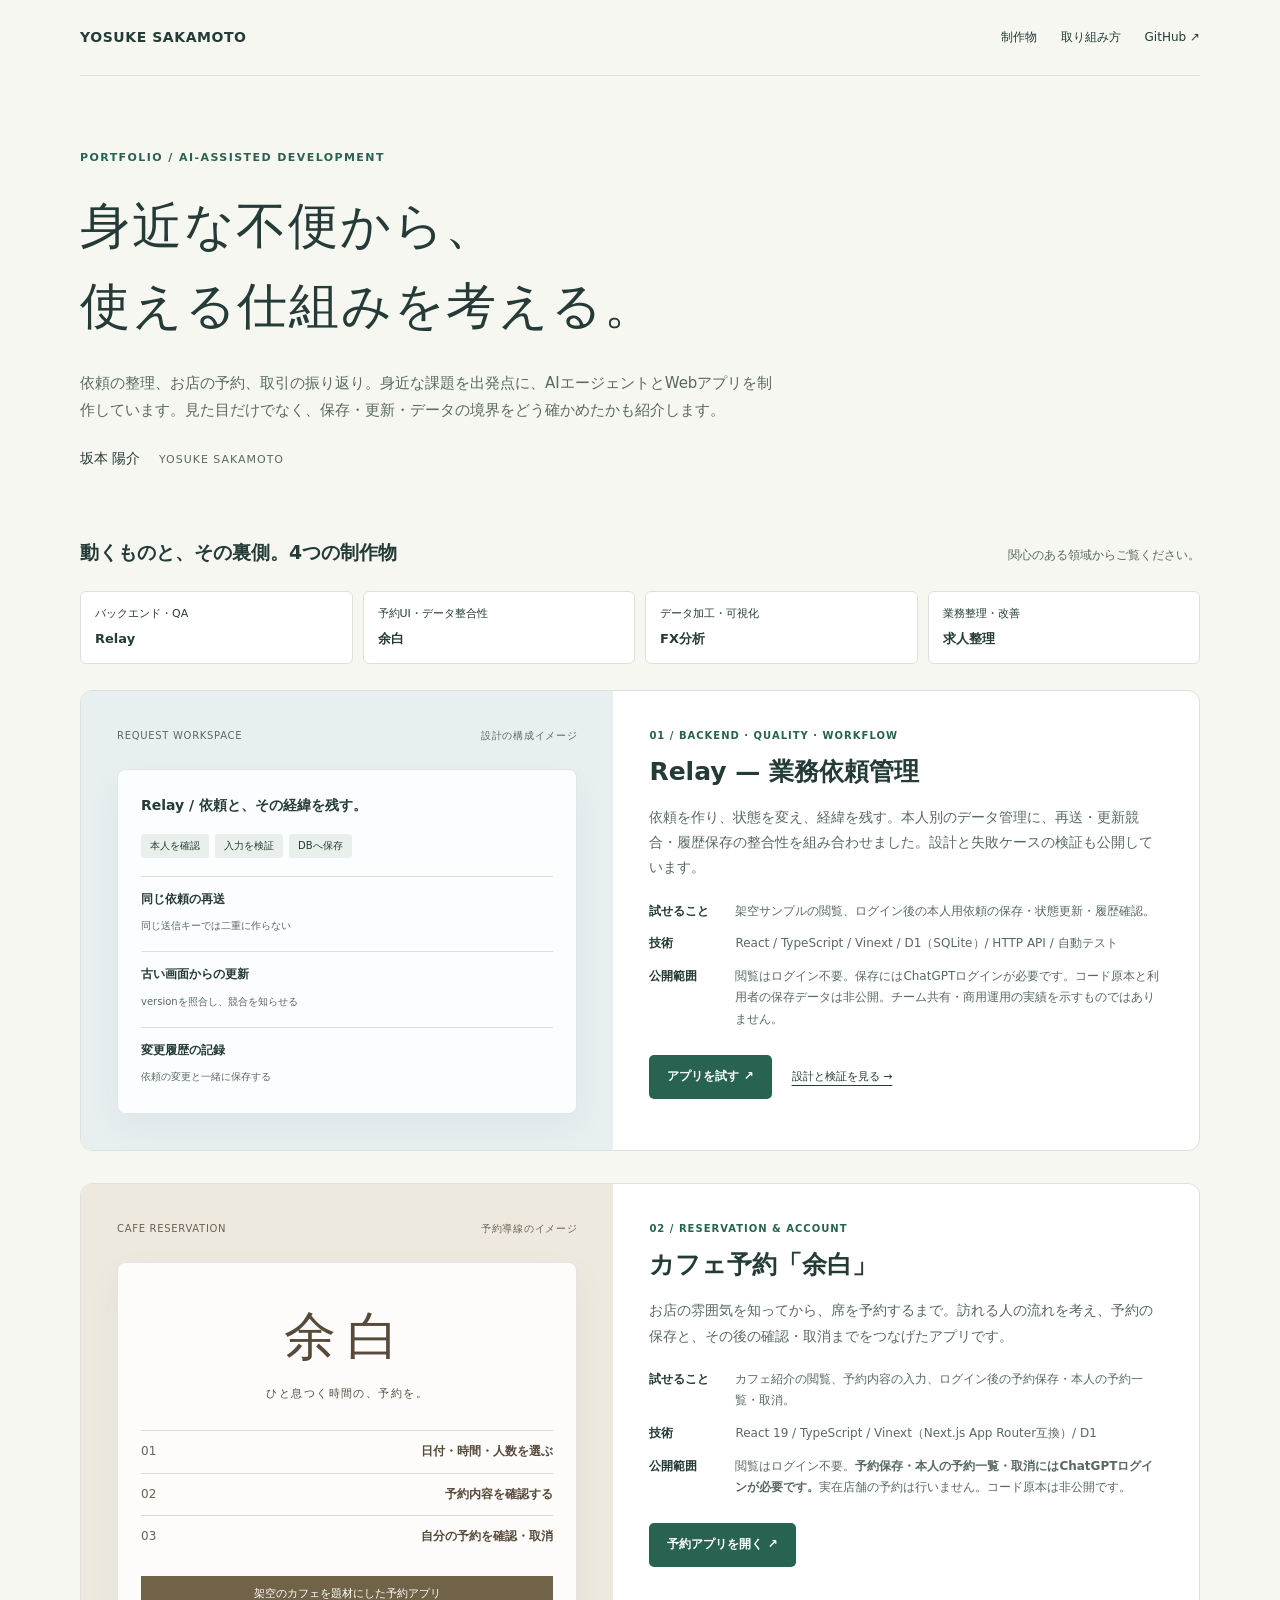
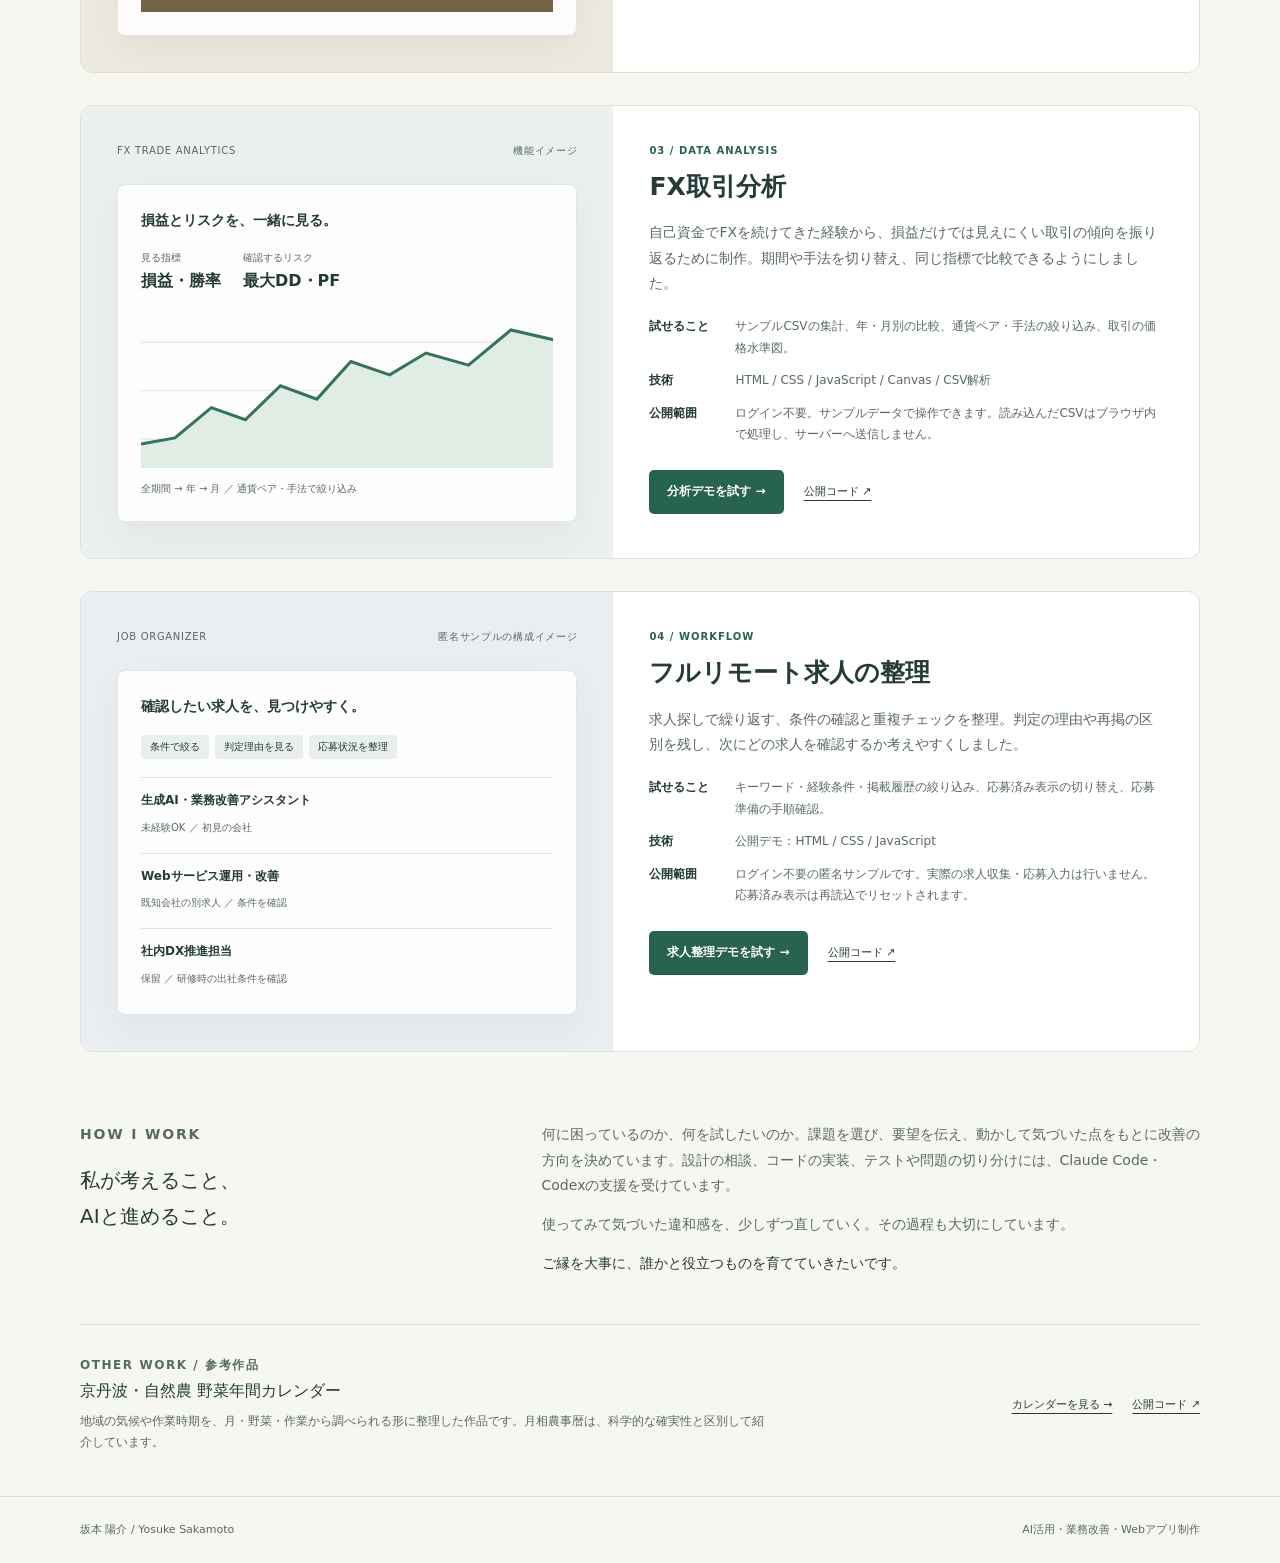
==== index.html @ d97fbbd4 "Lead portfolio with Relay backend design and verification evidence" ====
<!doctype html>
<html lang="ja">
<head>
  <meta charset="utf-8" />
  <meta name="viewport" content="width=device-width, initial-scale=1" />
  <meta name="description" content="坂本陽介のポートフォリオ。業務依頼管理Relay、カフェ予約『余白』、FX分析、求人整理。動くデモと設計・検証を紹介します。" />
  <meta name="portfolio-version" content="four-products-evidence-2026" />
  <title>坂本陽介 | AIを活用したWebアプリ制作</title>
  <style>
    :root{--bg:#f7f7f2;--paper:#fff;--ink:#243b37;--muted:#586963;--line:#dce2d9;--accent:#286352}
    *{box-sizing:border-box}html{scroll-behavior:smooth}body{margin:0;color:var(--ink);background:var(--bg);font-family:"Segoe UI","Meiryo",system-ui,sans-serif;line-height:1.8}a{color:inherit;text-underline-offset:5px}a:focus-visible{outline:3px solid #bf791f;outline-offset:5px}.wrap{width:min(1120px,calc(100% - 64px));margin-inline:auto}
    .topbar{display:flex;align-items:center;justify-content:space-between;gap:20px;padding-block:25px;border-bottom:1px solid var(--line)}.wordmark{font-size:14px;font-weight:700;letter-spacing:.04em;text-decoration:none}nav{display:flex;flex-wrap:wrap;gap:24px;font-size:12px}nav a{text-decoration:none}nav a:hover{text-decoration:underline}
    .hero{padding-block:72px 64px;max-width:850px}.eyebrow{margin:0 0 18px;color:var(--accent);font-size:11px;font-weight:700;letter-spacing:.13em}h1{margin:0 0 24px;font-family:"Yu Mincho","Hiragino Mincho ProN",serif;font-size:clamp(31px,4.2vw,50px);line-height:1.6;letter-spacing:.035em;font-weight:500}.intro{max-width:700px;margin:0;color:var(--muted);font-size:15px}.signature{margin:22px 0 0;font-size:14px}.signature span{color:var(--muted);margin-left:14px;font-size:11px;letter-spacing:.09em}
    .section-heading{display:flex;justify-content:space-between;align-items:baseline;gap:20px;margin-bottom:22px}.section-heading h2{margin:0;font-size:19px;font-weight:600}.section-heading p{margin:0;color:var(--muted);font-size:12px}
    .project{display:grid;grid-template-columns:minmax(0,1fr) minmax(0,1.1fr);margin-bottom:32px;border:1px solid var(--line);border-radius:12px;background:var(--paper);overflow:hidden}.visual{display:flex;flex-direction:column;justify-content:center;gap:24px;padding:36px;background:#eaf0ed}.visual-cafe{background:#eee9df;color:#574a3b}.visual-jobs{background:#eaeef2}.visual-label{display:flex;justify-content:space-between;gap:12px;color:var(--muted);font-size:10px;letter-spacing:.07em}.visual-cafe .visual-label{color:#6b6054}.mini{border:1px solid rgba(36,59,55,.12);border-radius:8px;background:rgba(255,255,255,.87);box-shadow:0 14px 35px rgba(36,59,55,.05);padding:23px}.mini-title{margin:0 0 16px;font-size:14px;font-weight:600}.metric-row{display:flex;gap:22px;margin-bottom:17px}.metric-row span{display:block;color:var(--muted);font-size:10px}.metric-row strong{display:block;font-size:16px;font-weight:600}.graph{display:block;width:100%;height:auto}.mini-caption{margin:12px 0 0;color:var(--muted);font-size:10px}
    .cafe-name{margin:4px 0 0;font-family:"Yu Mincho",serif;font-size:52px;font-weight:500;letter-spacing:.22em;text-align:center}.cafe-subtitle{margin:0 0 27px;font-size:11px;text-align:center;letter-spacing:.13em}.booking-row{display:flex;justify-content:space-between;gap:12px;padding:10px 0;border-top:1px solid #ded8cc;font-size:12px}.booking-row span{color:#6b6054}.booking-note{margin:18px 0 0;padding:8px;color:#fff;background:#716347;text-align:center;font-size:11px}.job-flow{display:flex;gap:6px;flex-wrap:wrap;margin-bottom:18px}.job-flow span{padding:3px 9px;border-radius:3px;background:#e9f0ec;font-size:10px}.job-row{border-top:1px solid var(--line);padding:12px 0}.job-row:last-child{padding-bottom:0}.job-row strong{display:block;font-size:12px;font-weight:600}.job-row span{color:var(--muted);font-size:10px}
    .project-copy{padding:36px}.number{margin:0 0 8px;color:var(--accent);font-size:10px;letter-spacing:.1em;font-weight:700}h3{margin:0;font-size:25px;line-height:1.5;font-weight:600}.description{margin:15px 0 20px;font-size:14px;color:var(--muted)}dl{margin:0 0 24px;font-size:12px}.detail{display:grid;grid-template-columns:74px minmax(0,1fr);gap:12px;margin-top:11px}dt{color:var(--ink);font-weight:600}dd{margin:0;color:var(--muted);overflow-wrap:anywhere}.actions{display:flex;align-items:center;flex-wrap:wrap;gap:20px}.open{display:inline-flex;align-items:center;justify-content:center;min-height:44px;padding:8px 18px;border-radius:5px;background:var(--accent);color:white;font-size:12px;text-decoration:none;font-weight:600}.open:hover{background:#194f40}.code-link{font-size:11px}
    .about{display:grid;grid-template-columns:1fr 1.6fr;gap:50px;padding-block:38px 48px;border-bottom:1px solid var(--line)}.about h2{margin:0;font-size:20px;font-weight:500}.about p{margin:0 0 14px;font-size:14px;color:var(--muted)}.about .quote{margin:0;color:var(--ink)}.reference{display:flex;justify-content:space-between;align-items:center;gap:30px;padding-block:30px 42px}.reference h2{margin:0 0 5px;font-size:16px;font-weight:500}.reference p{margin:0;color:var(--muted);font-size:12px;max-width:690px}.reference .actions{flex-shrink:0}footer{padding-block:23px;border-top:1px solid var(--line);color:var(--muted);font-size:11px}.footer-inner{display:flex;justify-content:space-between;gap:16px;flex-wrap:wrap}
    @media(max-width:800px){.wrap{width:calc(100% - 36px)}.hero{padding-block:48px}.project{grid-template-columns:1fr}.visual{padding:26px}.mini{max-width:460px;width:100%;align-self:center}.visual-label{max-width:460px;width:100%;align-self:center}.project-copy{padding:28px}.about{grid-template-columns:1fr;gap:20px}.reference{align-items:flex-start;flex-direction:column;gap:16px}}
    @media(max-width:420px){.topbar{align-items:flex-start;flex-direction:column;gap:12px}nav{gap:22px;font-size:11px}.wordmark{font-size:12px}.section-heading{display:block}.section-heading p{margin-top:6px}.project-copy{padding:23px}.detail{grid-template-columns:64px minmax(0,1fr);gap:8px}h3{font-size:23px}.visual{padding:23px}.mini{padding:19px}.metric-row{gap:16px}.metric-row strong{font-size:14px}}
    .supplement{display:grid;grid-template-columns:minmax(0,1fr) auto;gap:24px;align-items:center;padding:25px 28px;margin:8px 0 20px;border:1px solid #d9e2e5;border-radius:9px;background:#edf2f3}.supplement .eyebrow{margin-bottom:6px;color:#456676;font-size:10px}.supplement h2{font-size:20px;font-weight:600;margin:0 0 10px}.supplement p{font-size:12px;color:var(--muted);margin:0;max-width:760px}.supplement .scope{margin-top:9px;font-size:11px}.supplement .open{background:#264958;white-space:nowrap}.supplement .open:hover{background:#193947}@media(max-width:800px){.supplement{grid-template-columns:1fr;padding:23px;gap:18px}.supplement .open{justify-self:start}}
    .visual-relay{background:#e7eff1}.role-nav{display:grid;grid-template-columns:repeat(4,minmax(0,1fr));gap:10px;margin:0 0 26px}.role-nav a{display:block;border:1px solid var(--line);background:#fff;border-radius:6px;padding:12px 14px;font-size:11px;text-decoration:none}.role-nav a:hover{border-color:var(--accent)}.role-nav span{display:block;font-size:13px;font-weight:600;margin-top:3px}h3[id]{scroll-margin-top:24px}@media(max-width:800px){.role-nav{grid-template-columns:1fr 1fr}}@media(max-width:420px){h1{font-size:29px}.role-nav{gap:8px}.role-nav a{padding:10px;font-size:10px}}
    @media(prefers-reduced-motion:reduce){html{scroll-behavior:auto}}
  </style>
</head>
<body>
  <header class="wrap topbar"><a class="wordmark" href="#">YOSUKE SAKAMOTO</a><nav aria-label="ページ内ナビゲーション"><a href="#works">制作物</a><a href="#about">取り組み方</a><a href="https://github.com/yousukesakamoto007/yosuke-sakamoto-ai-portfolio" target="_blank" rel="noreferrer">GitHub ↗</a></nav></header>
  <main class="wrap">
    <section class="hero" aria-labelledby="page-title">
      <p class="eyebrow">PORTFOLIO / AI-ASSISTED DEVELOPMENT</p><h1 id="page-title">身近な不便から、<br />使える仕組みを考える。</h1>
      <p class="intro">依頼の整理、お店の予約、取引の振り返り。身近な課題を出発点に、AIエージェントとWebアプリを制作しています。見た目だけでなく、保存・更新・データの境界をどう確かめたかも紹介します。</p>
      <p class="signature">坂本 陽介 <span>YOSUKE SAKAMOTO</span></p>
    </section>
    <section id="works" aria-labelledby="works-title">
      <div class="section-heading"><h2 id="works-title">動くものと、その裏側。4つの制作物</h2><p>関心のある領域からご覧ください。</p></div>
      <nav class="role-nav" aria-label="職種・関心別の作品案内"><a href="#relay-title">バックエンド・QA <span>Relay</span></a><a href="#cafe-title">予約UI・データ整合性 <span>余白</span></a><a href="#fx-title">データ加工・可視化 <span>FX分析</span></a><a href="#jobs-title">業務整理・改善 <span>求人整理</span></a></nav>
      <article class="project" aria-labelledby="relay-title">
        <div class="visual visual-relay"><div class="visual-label"><span>REQUEST WORKSPACE</span><span>設計の構成イメージ</span></div><div class="mini"><p class="mini-title">Relay / 依頼と、その経緯を残す。</p><div class="job-flow"><span>本人を確認</span><span>入力を検証</span><span>DBへ保存</span></div><div class="job-row"><strong>同じ依頼の再送</strong><span>同じ送信キーでは二重に作らない</span></div><div class="job-row"><strong>古い画面からの更新</strong><span>versionを照合し、競合を知らせる</span></div><div class="job-row"><strong>変更履歴の記録</strong><span>依頼の変更と一緒に保存する</span></div></div></div>
        <div class="project-copy"><p class="number">01 / BACKEND · QUALITY · WORKFLOW</p><h3 id="relay-title">Relay — 業務依頼管理</h3><p class="description">依頼を作り、状態を変え、経緯を残す。本人別のデータ管理に、再送・更新競合・履歴保存の整合性を組み合わせました。設計と失敗ケースの検証も公開しています。</p>
          <dl><div class="detail"><dt>試せること</dt><dd>架空サンプルの閲覧、ログイン後の本人用依頼の保存・状態更新・履歴確認。</dd></div><div class="detail"><dt>技術</dt><dd>React / TypeScript / Vinext / D1（SQLite）/ HTTP API / 自動テスト</dd></div><div class="detail"><dt>公開範囲</dt><dd>閲覧はログイン不要。保存にはChatGPTログインが必要です。コード原本と利用者の保存データは非公開。チーム共有・商用運用の実績を示すものではありません。</dd></div></dl>
          <div class="actions"><a class="open" href="https://sakamoto-relay-ops.sukekyu82.chatgpt.site/" target="_blank" rel="noreferrer">アプリを試す ↗</a><a class="code-link" href="./engineering/relay/">設計と検証を見る →</a></div>
        </div>
      </article>
      <article class="project" aria-labelledby="cafe-title">
        <div class="visual visual-cafe"><div class="visual-label"><span>CAFE RESERVATION</span><span>予約導線のイメージ</span></div><div class="mini"><p class="cafe-name">余白</p><p class="cafe-subtitle">ひと息つく時間の、予約を。</p><div class="booking-row"><span>01</span><strong>日付・時間・人数を選ぶ</strong></div><div class="booking-row"><span>02</span><strong>予約内容を確認する</strong></div><div class="booking-row"><span>03</span><strong>自分の予約を確認・取消</strong></div><p class="booking-note">架空のカフェを題材にした予約アプリ</p></div></div>
        <div class="project-copy"><p class="number">02 / RESERVATION &amp; ACCOUNT</p><h3 id="cafe-title">カフェ予約「余白」</h3><p class="description">お店の雰囲気を知ってから、席を予約するまで。訪れる人の流れを考え、予約の保存と、その後の確認・取消までをつなげたアプリです。</p>
          <dl><div class="detail"><dt>試せること</dt><dd>カフェ紹介の閲覧、予約内容の入力、ログイン後の予約保存・本人の予約一覧・取消。</dd></div><div class="detail"><dt>技術</dt><dd>React 19 / TypeScript / Vinext（Next.js App Router互換）/ D1</dd></div><div class="detail"><dt>公開範囲</dt><dd>閲覧はログイン不要。<strong>予約保存・本人の予約一覧・取消にはChatGPTログインが必要です。</strong>実在店舗の予約は行いません。コード原本は非公開です。</dd></div></dl>
          <div class="actions"><a class="open" href="https://yohaku-cafe-reservation.sukekyu82.chatgpt.site" target="_blank" rel="noreferrer">予約アプリを開く ↗</a></div>
        </div>
      </article>
      <article class="project" aria-labelledby="fx-title">
        <div class="visual"><div class="visual-label"><span>FX TRADE ANALYTICS</span><span>機能イメージ</span></div><div class="mini"><p class="mini-title">損益とリスクを、一緒に見る。</p><div class="metric-row"><div><span>見る指標</span><strong>損益・勝率</strong></div><div><span>確認するリスク</span><strong>最大DD・PF</strong></div></div><svg class="graph" viewBox="0 0 340 128" role="img" aria-label="累積損益のグラフを表すイメージ。実績値ではありません。"><path d="M0 24H340M0 64H340M0 104H340" fill="none" stroke="#e2e8e2"/><path d="M0 108L28 103L58 78L86 88L115 60L145 71L173 40L205 51L235 33L270 43L305 14L340 22V128H0Z" fill="#e0ede4"/><path d="M0 108L28 103L58 78L86 88L115 60L145 71L173 40L205 51L235 33L270 43L305 14L340 22" fill="none" stroke="#36725d" stroke-width="2.5"/></svg><p class="mini-caption">全期間 → 年 → 月 ／ 通貨ペア・手法で絞り込み</p></div></div>
        <div class="project-copy"><p class="number">03 / DATA ANALYSIS</p><h3 id="fx-title">FX取引分析</h3><p class="description">自己資金でFXを続けてきた経験から、損益だけでは見えにくい取引の傾向を振り返るために制作。期間や手法を切り替え、同じ指標で比較できるようにしました。</p>
          <dl><div class="detail"><dt>試せること</dt><dd>サンプルCSVの集計、年・月別の比較、通貨ペア・手法の絞り込み、取引の価格水準図。</dd></div><div class="detail"><dt>技術</dt><dd>HTML / CSS / JavaScript / Canvas / CSV解析</dd></div><div class="detail"><dt>公開範囲</dt><dd>ログイン不要。サンプルデータで操作できます。読み込んだCSVはブラウザ内で処理し、サーバーへ送信しません。</dd></div></dl>
          <div class="actions"><a class="open" href="./projects/fx-trade-analytics/">分析デモを試す →</a><a class="code-link" href="https://github.com/yousukesakamoto007/yosuke-sakamoto-ai-portfolio/tree/main/projects/fx-trade-analytics" target="_blank" rel="noreferrer">公開コード ↗</a></div>
        </div>
      </article>
      <article class="project" aria-labelledby="jobs-title">
        <div class="visual visual-jobs"><div class="visual-label"><span>JOB ORGANIZER</span><span>匿名サンプルの構成イメージ</span></div><div class="mini"><p class="mini-title">確認したい求人を、見つけやすく。</p><div class="job-flow"><span>条件で絞る</span><span>判定理由を見る</span><span>応募状況を整理</span></div><div class="job-row"><strong>生成AI・業務改善アシスタント</strong><span>未経験OK ／ 初見の会社</span></div><div class="job-row"><strong>Webサービス運用・改善</strong><span>既知会社の別求人 ／ 条件を確認</span></div><div class="job-row"><strong>社内DX推進担当</strong><span>保留 ／ 研修時の出社条件を確認</span></div></div></div>
        <div class="project-copy"><p class="number">04 / WORKFLOW</p><h3 id="jobs-title">フルリモート求人の整理</h3><p class="description">求人探しで繰り返す、条件の確認と重複チェックを整理。判定の理由や再掲の区別を残し、次にどの求人を確認するか考えやすくしました。</p>
          <dl><div class="detail"><dt>試せること</dt><dd>キーワード・経験条件・掲載履歴の絞り込み、応募済み表示の切り替え、応募準備の手順確認。</dd></div><div class="detail"><dt>技術</dt><dd>公開デモ：HTML / CSS / JavaScript</dd></div><div class="detail"><dt>公開範囲</dt><dd>ログイン不要の匿名サンプルです。実際の求人収集・応募入力は行いません。応募済み表示は再読込でリセットされます。</dd></div></dl>
          <div class="actions"><a class="open" href="./projects/remote-job-triage-demo/">求人整理デモを試す →</a><a class="code-link" href="https://github.com/yousukesakamoto007/yosuke-sakamoto-ai-portfolio/tree/main/projects/remote-job-triage-demo" target="_blank" rel="noreferrer">公開コード ↗</a></div>
        </div>
      </article>
    </section>
    <section id="about" class="about" aria-labelledby="about-title"><div><p class="eyebrow">HOW I WORK</p><h2 id="about-title">私が考えること、<br />AIと進めること。</h2></div><div><p>何に困っているのか、何を試したいのか。課題を選び、要望を伝え、動かして気づいた点をもとに改善の方向を決めています。設計の相談、コードの実装、テストや問題の切り分けには、Claude Code・Codexの支援を受けています。</p><p>使ってみて気づいた違和感を、少しずつ直していく。その過程も大切にしています。</p><p class="quote">ご縁を大事に、誰かと役立つものを育てていきたいです。</p></div></section>
    <aside class="reference" aria-labelledby="reference-title"><div><p class="eyebrow">OTHER WORK / 参考作品</p><h2 id="reference-title">京丹波・自然農 野菜年間カレンダー</h2><p>地域の気候や作業時期を、月・野菜・作業から調べられる形に整理した作品です。月相農事暦は、科学的な確実性と区別して紹介しています。</p></div><div class="actions"><a class="code-link" href="https://y-sakamoto-fx-analytics.sukekyu82.chatgpt.site/agri/index.html">カレンダーを見る →</a><a class="code-link" href="https://github.com/yousukesakamoto007/yosuke-sakamoto-ai-portfolio/tree/main/projects/natural-farming-calendar" target="_blank" rel="noreferrer">公開コード ↗</a></div></aside>
  </main>
  <footer><div class="wrap footer-inner"><span>坂本 陽介 / Yosuke Sakamoto</span><span>AI活用・業務改善・Webアプリ制作</span></div></footer>
</body>
</html>
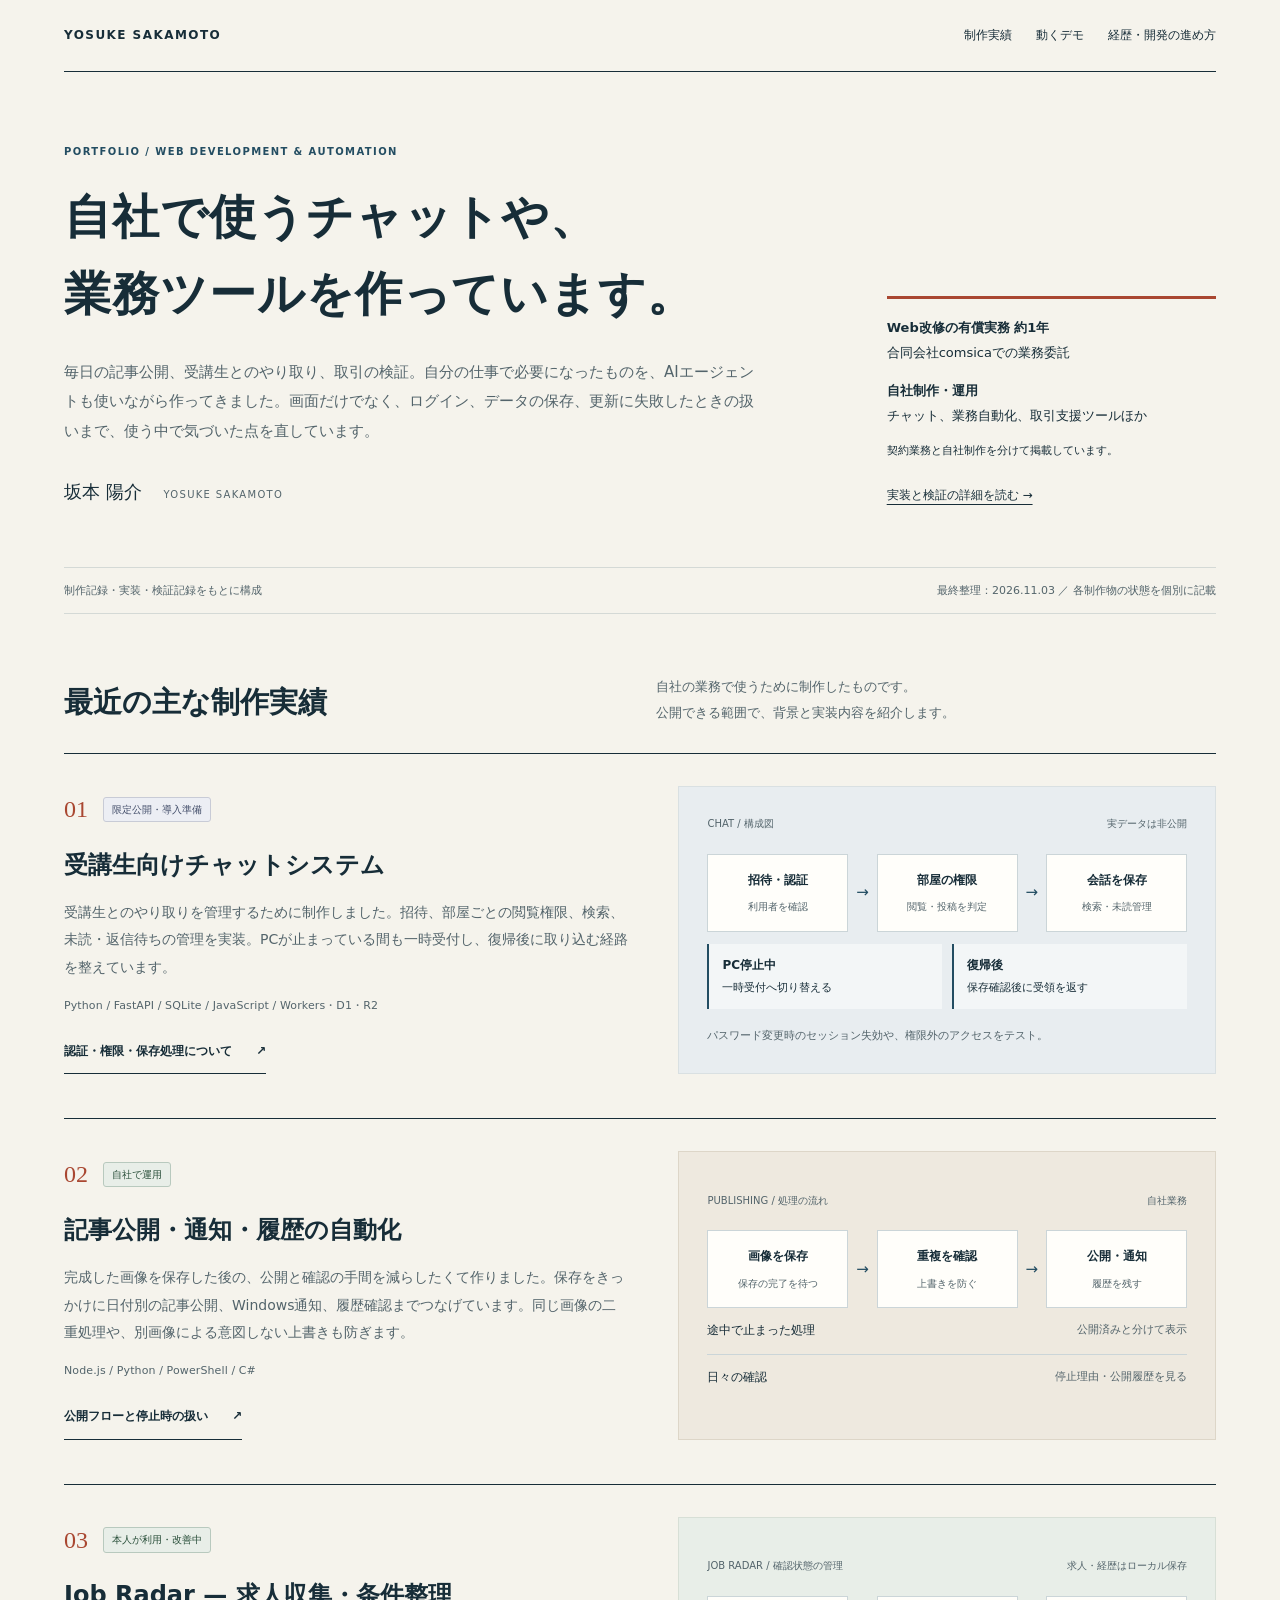
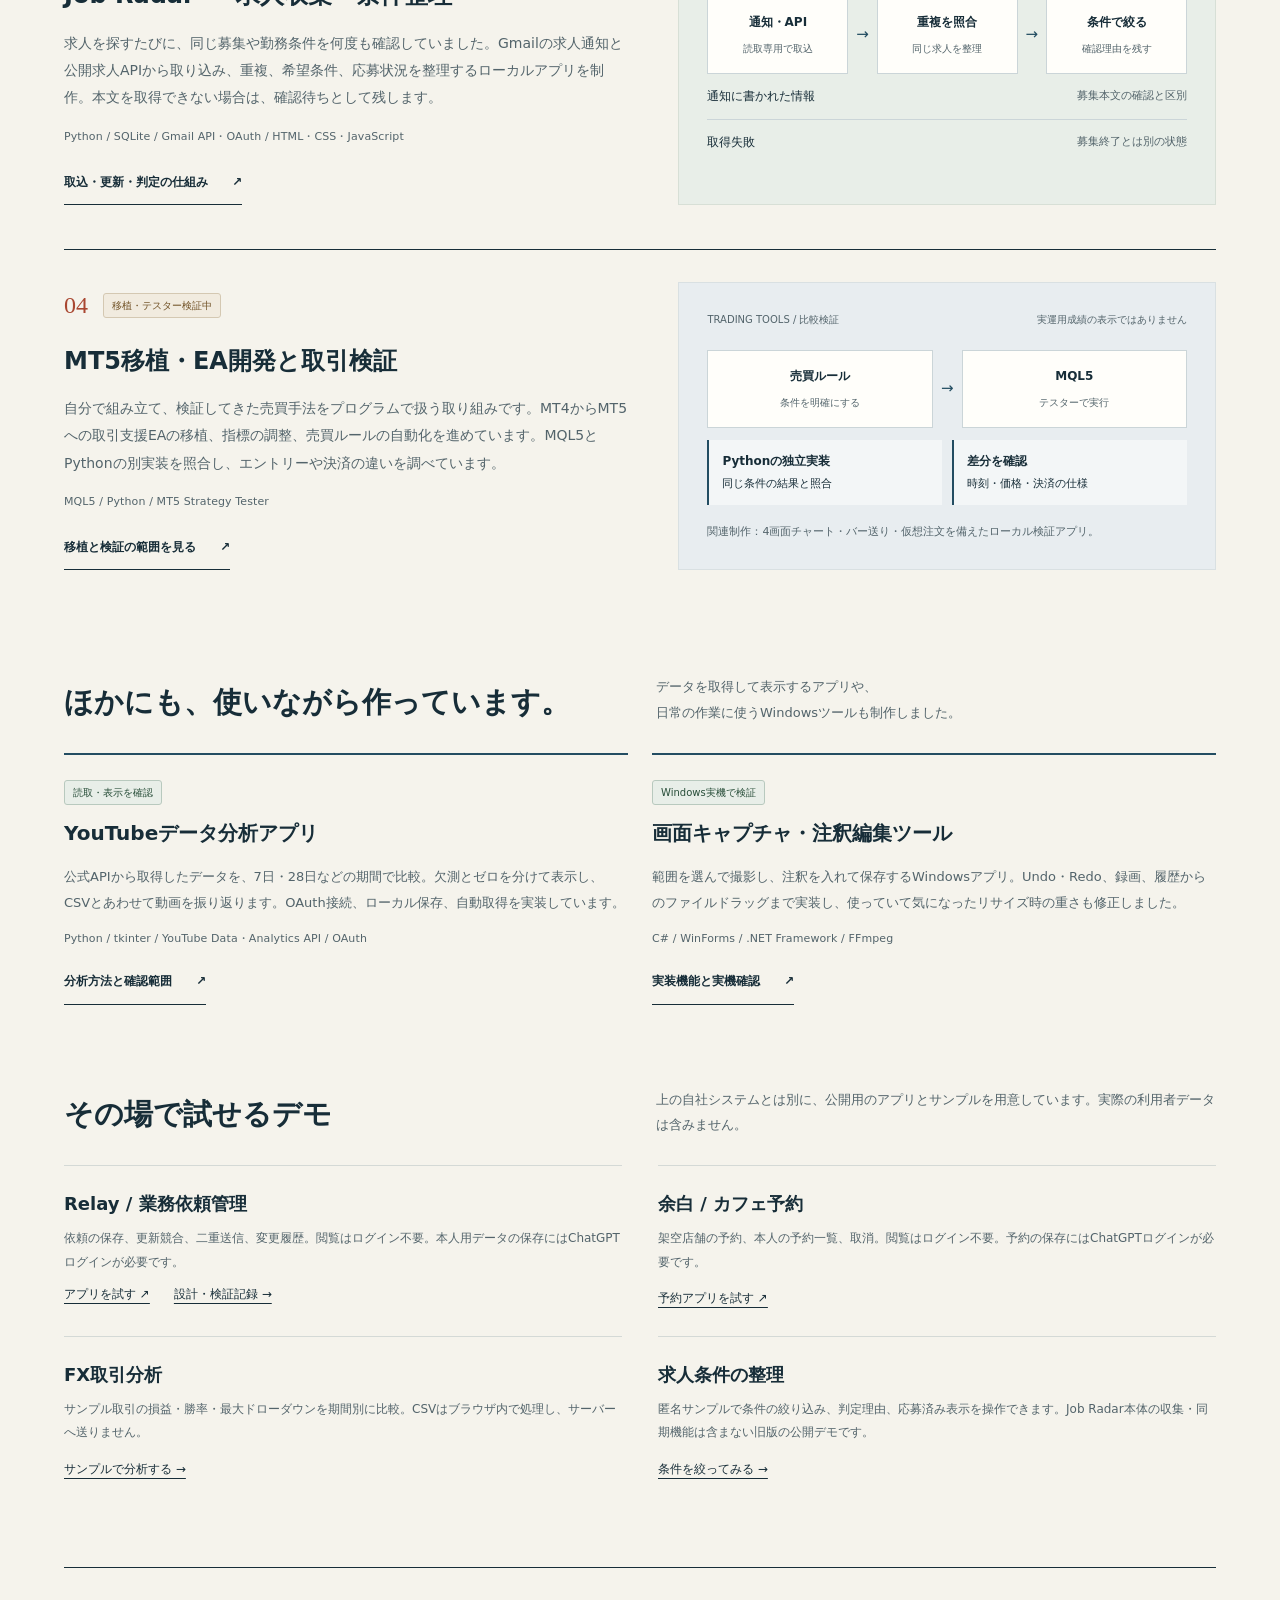
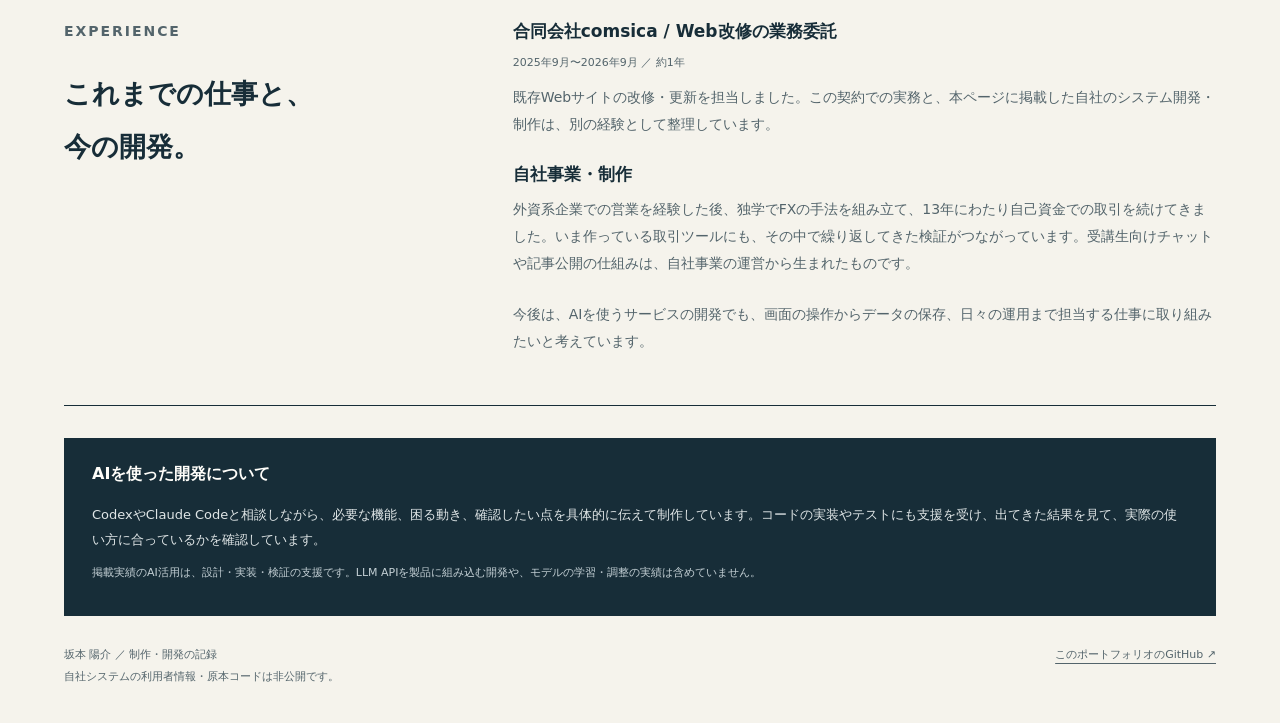
==== commit a177596c: "Rebuild portfolio around recent product development and verified scope" ====
--- a/index.html
+++ b/index.html
@@ -1,71 +1,28 @@
 <!doctype html>
 <html lang="ja">
 <head>
-  <meta charset="utf-8" />
-  <meta name="viewport" content="width=device-width, initial-scale=1" />
-  <meta name="description" content="坂本陽介のポートフォリオ。業務依頼管理Relay、カフェ予約『余白』、FX分析、求人整理。動くデモと設計・検証を紹介します。" />
-  <meta name="portfolio-version" content="four-products-evidence-2026" />
-  <title>坂本陽介 | AIを活用したWebアプリ制作</title>
-  <style>
-    :root{--bg:#f7f7f2;--paper:#fff;--ink:#243b37;--muted:#586963;--line:#dce2d9;--accent:#286352}
-    *{box-sizing:border-box}html{scroll-behavior:smooth}body{margin:0;color:var(--ink);background:var(--bg);font-family:"Segoe UI","Meiryo",system-ui,sans-serif;line-height:1.8}a{color:inherit;text-underline-offset:5px}a:focus-visible{outline:3px solid #bf791f;outline-offset:5px}.wrap{width:min(1120px,calc(100% - 64px));margin-inline:auto}
-    .topbar{display:flex;align-items:center;justify-content:space-between;gap:20px;padding-block:25px;border-bottom:1px solid var(--line)}.wordmark{font-size:14px;font-weight:700;letter-spacing:.04em;text-decoration:none}nav{display:flex;flex-wrap:wrap;gap:24px;font-size:12px}nav a{text-decoration:none}nav a:hover{text-decoration:underline}
-    .hero{padding-block:72px 64px;max-width:850px}.eyebrow{margin:0 0 18px;color:var(--accent);font-size:11px;font-weight:700;letter-spacing:.13em}h1{margin:0 0 24px;font-family:"Yu Mincho","Hiragino Mincho ProN",serif;font-size:clamp(31px,4.2vw,50px);line-height:1.6;letter-spacing:.035em;font-weight:500}.intro{max-width:700px;margin:0;color:var(--muted);font-size:15px}.signature{margin:22px 0 0;font-size:14px}.signature span{color:var(--muted);margin-left:14px;font-size:11px;letter-spacing:.09em}
-    .section-heading{display:flex;justify-content:space-between;align-items:baseline;gap:20px;margin-bottom:22px}.section-heading h2{margin:0;font-size:19px;font-weight:600}.section-heading p{margin:0;color:var(--muted);font-size:12px}
-    .project{display:grid;grid-template-columns:minmax(0,1fr) minmax(0,1.1fr);margin-bottom:32px;border:1px solid var(--line);border-radius:12px;background:var(--paper);overflow:hidden}.visual{display:flex;flex-direction:column;justify-content:center;gap:24px;padding:36px;background:#eaf0ed}.visual-cafe{background:#eee9df;color:#574a3b}.visual-jobs{background:#eaeef2}.visual-label{display:flex;justify-content:space-between;gap:12px;color:var(--muted);font-size:10px;letter-spacing:.07em}.visual-cafe .visual-label{color:#6b6054}.mini{border:1px solid rgba(36,59,55,.12);border-radius:8px;background:rgba(255,255,255,.87);box-shadow:0 14px 35px rgba(36,59,55,.05);padding:23px}.mini-title{margin:0 0 16px;font-size:14px;font-weight:600}.metric-row{display:flex;gap:22px;margin-bottom:17px}.metric-row span{display:block;color:var(--muted);font-size:10px}.metric-row strong{display:block;font-size:16px;font-weight:600}.graph{display:block;width:100%;height:auto}.mini-caption{margin:12px 0 0;color:var(--muted);font-size:10px}
-    .cafe-name{margin:4px 0 0;font-family:"Yu Mincho",serif;font-size:52px;font-weight:500;letter-spacing:.22em;text-align:center}.cafe-subtitle{margin:0 0 27px;font-size:11px;text-align:center;letter-spacing:.13em}.booking-row{display:flex;justify-content:space-between;gap:12px;padding:10px 0;border-top:1px solid #ded8cc;font-size:12px}.booking-row span{color:#6b6054}.booking-note{margin:18px 0 0;padding:8px;color:#fff;background:#716347;text-align:center;font-size:11px}.job-flow{display:flex;gap:6px;flex-wrap:wrap;margin-bottom:18px}.job-flow span{padding:3px 9px;border-radius:3px;background:#e9f0ec;font-size:10px}.job-row{border-top:1px solid var(--line);padding:12px 0}.job-row:last-child{padding-bottom:0}.job-row strong{display:block;font-size:12px;font-weight:600}.job-row span{color:var(--muted);font-size:10px}
-    .project-copy{padding:36px}.number{margin:0 0 8px;color:var(--accent);font-size:10px;letter-spacing:.1em;font-weight:700}h3{margin:0;font-size:25px;line-height:1.5;font-weight:600}.description{margin:15px 0 20px;font-size:14px;color:var(--muted)}dl{margin:0 0 24px;font-size:12px}.detail{display:grid;grid-template-columns:74px minmax(0,1fr);gap:12px;margin-top:11px}dt{color:var(--ink);font-weight:600}dd{margin:0;color:var(--muted);overflow-wrap:anywhere}.actions{display:flex;align-items:center;flex-wrap:wrap;gap:20px}.open{display:inline-flex;align-items:center;justify-content:center;min-height:44px;padding:8px 18px;border-radius:5px;background:var(--accent);color:white;font-size:12px;text-decoration:none;font-weight:600}.open:hover{background:#194f40}.code-link{font-size:11px}
-    .about{display:grid;grid-template-columns:1fr 1.6fr;gap:50px;padding-block:38px 48px;border-bottom:1px solid var(--line)}.about h2{margin:0;font-size:20px;font-weight:500}.about p{margin:0 0 14px;font-size:14px;color:var(--muted)}.about .quote{margin:0;color:var(--ink)}.reference{display:flex;justify-content:space-between;align-items:center;gap:30px;padding-block:30px 42px}.reference h2{margin:0 0 5px;font-size:16px;font-weight:500}.reference p{margin:0;color:var(--muted);font-size:12px;max-width:690px}.reference .actions{flex-shrink:0}footer{padding-block:23px;border-top:1px solid var(--line);color:var(--muted);font-size:11px}.footer-inner{display:flex;justify-content:space-between;gap:16px;flex-wrap:wrap}
-    @media(max-width:800px){.wrap{width:calc(100% - 36px)}.hero{padding-block:48px}.project{grid-template-columns:1fr}.visual{padding:26px}.mini{max-width:460px;width:100%;align-self:center}.visual-label{max-width:460px;width:100%;align-self:center}.project-copy{padding:28px}.about{grid-template-columns:1fr;gap:20px}.reference{align-items:flex-start;flex-direction:column;gap:16px}}
-    @media(max-width:420px){.topbar{align-items:flex-start;flex-direction:column;gap:12px}nav{gap:22px;font-size:11px}.wordmark{font-size:12px}.section-heading{display:block}.section-heading p{margin-top:6px}.project-copy{padding:23px}.detail{grid-template-columns:64px minmax(0,1fr);gap:8px}h3{font-size:23px}.visual{padding:23px}.mini{padding:19px}.metric-row{gap:16px}.metric-row strong{font-size:14px}}
-    .supplement{display:grid;grid-template-columns:minmax(0,1fr) auto;gap:24px;align-items:center;padding:25px 28px;margin:8px 0 20px;border:1px solid #d9e2e5;border-radius:9px;background:#edf2f3}.supplement .eyebrow{margin-bottom:6px;color:#456676;font-size:10px}.supplement h2{font-size:20px;font-weight:600;margin:0 0 10px}.supplement p{font-size:12px;color:var(--muted);margin:0;max-width:760px}.supplement .scope{margin-top:9px;font-size:11px}.supplement .open{background:#264958;white-space:nowrap}.supplement .open:hover{background:#193947}@media(max-width:800px){.supplement{grid-template-columns:1fr;padding:23px;gap:18px}.supplement .open{justify-self:start}}
-    .visual-relay{background:#e7eff1}.role-nav{display:grid;grid-template-columns:repeat(4,minmax(0,1fr));gap:10px;margin:0 0 26px}.role-nav a{display:block;border:1px solid var(--line);background:#fff;border-radius:6px;padding:12px 14px;font-size:11px;text-decoration:none}.role-nav a:hover{border-color:var(--accent)}.role-nav span{display:block;font-size:13px;font-weight:600;margin-top:3px}h3[id]{scroll-margin-top:24px}@media(max-width:800px){.role-nav{grid-template-columns:1fr 1fr}}@media(max-width:420px){h1{font-size:29px}.role-nav{gap:8px}.role-nav a{padding:10px;font-size:10px}}
-    @media(prefers-reduced-motion:reduce){html{scroll-behavior:auto}}
-  </style>
+  <meta charset="utf-8"><meta name="viewport" content="width=device-width, initial-scale=1">
+  <meta name="description" content="坂本陽介の制作・開発記録。受講生向けチャット、業務自動化、Job Radar、MT5移植・EA開発。Web改修の有償実務と自社制作を分け、実装・検証の範囲を紹介します。">
+  <meta name="portfolio-version" content="ai-product-work-20261103">
+  <title>坂本陽介 | Web開発・業務自動化のポートフォリオ</title>
+  <link rel="stylesheet" href="./assets/portfolio.css">
 </head>
 <body>
-  <header class="wrap topbar"><a class="wordmark" href="#">YOSUKE SAKAMOTO</a><nav aria-label="ページ内ナビゲーション"><a href="#works">制作物</a><a href="#about">取り組み方</a><a href="https://github.com/yousukesakamoto007/yosuke-sakamoto-ai-portfolio" target="_blank" rel="noreferrer">GitHub ↗</a></nav></header>
-  <main class="wrap">
-    <section class="hero" aria-labelledby="page-title">
-      <p class="eyebrow">PORTFOLIO / AI-ASSISTED DEVELOPMENT</p><h1 id="page-title">身近な不便から、<br />使える仕組みを考える。</h1>
-      <p class="intro">依頼の整理、お店の予約、取引の振り返り。身近な課題を出発点に、AIエージェントとWebアプリを制作しています。見た目だけでなく、保存・更新・データの境界をどう確かめたかも紹介します。</p>
-      <p class="signature">坂本 陽介 <span>YOSUKE SAKAMOTO</span></p>
-    </section>
-    <section id="works" aria-labelledby="works-title">
-      <div class="section-heading"><h2 id="works-title">動くものと、その裏側。4つの制作物</h2><p>関心のある領域からご覧ください。</p></div>
-      <nav class="role-nav" aria-label="職種・関心別の作品案内"><a href="#relay-title">バックエンド・QA <span>Relay</span></a><a href="#cafe-title">予約UI・データ整合性 <span>余白</span></a><a href="#fx-title">データ加工・可視化 <span>FX分析</span></a><a href="#jobs-title">業務整理・改善 <span>求人整理</span></a></nav>
-      <article class="project" aria-labelledby="relay-title">
-        <div class="visual visual-relay"><div class="visual-label"><span>REQUEST WORKSPACE</span><span>設計の構成イメージ</span></div><div class="mini"><p class="mini-title">Relay / 依頼と、その経緯を残す。</p><div class="job-flow"><span>本人を確認</span><span>入力を検証</span><span>DBへ保存</span></div><div class="job-row"><strong>同じ依頼の再送</strong><span>同じ送信キーでは二重に作らない</span></div><div class="job-row"><strong>古い画面からの更新</strong><span>versionを照合し、競合を知らせる</span></div><div class="job-row"><strong>変更履歴の記録</strong><span>依頼の変更と一緒に保存する</span></div></div></div>
-        <div class="project-copy"><p class="number">01 / BACKEND · QUALITY · WORKFLOW</p><h3 id="relay-title">Relay — 業務依頼管理</h3><p class="description">依頼を作り、状態を変え、経緯を残す。本人別のデータ管理に、再送・更新競合・履歴保存の整合性を組み合わせました。設計と失敗ケースの検証も公開しています。</p>
-          <dl><div class="detail"><dt>試せること</dt><dd>架空サンプルの閲覧、ログイン後の本人用依頼の保存・状態更新・履歴確認。</dd></div><div class="detail"><dt>技術</dt><dd>React / TypeScript / Vinext / D1（SQLite）/ HTTP API / 自動テスト</dd></div><div class="detail"><dt>公開範囲</dt><dd>閲覧はログイン不要。保存にはChatGPTログインが必要です。コード原本と利用者の保存データは非公開。チーム共有・商用運用の実績を示すものではありません。</dd></div></dl>
-          <div class="actions"><a class="open" href="https://sakamoto-relay-ops.sukekyu82.chatgpt.site/" target="_blank" rel="noreferrer">アプリを試す ↗</a><a class="code-link" href="./engineering/relay/">設計と検証を見る →</a></div>
-        </div>
-      </article>
-      <article class="project" aria-labelledby="cafe-title">
-        <div class="visual visual-cafe"><div class="visual-label"><span>CAFE RESERVATION</span><span>予約導線のイメージ</span></div><div class="mini"><p class="cafe-name">余白</p><p class="cafe-subtitle">ひと息つく時間の、予約を。</p><div class="booking-row"><span>01</span><strong>日付・時間・人数を選ぶ</strong></div><div class="booking-row"><span>02</span><strong>予約内容を確認する</strong></div><div class="booking-row"><span>03</span><strong>自分の予約を確認・取消</strong></div><p class="booking-note">架空のカフェを題材にした予約アプリ</p></div></div>
-        <div class="project-copy"><p class="number">02 / RESERVATION &amp; ACCOUNT</p><h3 id="cafe-title">カフェ予約「余白」</h3><p class="description">お店の雰囲気を知ってから、席を予約するまで。訪れる人の流れを考え、予約の保存と、その後の確認・取消までをつなげたアプリです。</p>
-          <dl><div class="detail"><dt>試せること</dt><dd>カフェ紹介の閲覧、予約内容の入力、ログイン後の予約保存・本人の予約一覧・取消。</dd></div><div class="detail"><dt>技術</dt><dd>React 19 / TypeScript / Vinext（Next.js App Router互換）/ D1</dd></div><div class="detail"><dt>公開範囲</dt><dd>閲覧はログイン不要。<strong>予約保存・本人の予約一覧・取消にはChatGPTログインが必要です。</strong>実在店舗の予約は行いません。コード原本は非公開です。</dd></div></dl>
-          <div class="actions"><a class="open" href="https://yohaku-cafe-reservation.sukekyu82.chatgpt.site" target="_blank" rel="noreferrer">予約アプリを開く ↗</a></div>
-        </div>
-      </article>
-      <article class="project" aria-labelledby="fx-title">
-        <div class="visual"><div class="visual-label"><span>FX TRADE ANALYTICS</span><span>機能イメージ</span></div><div class="mini"><p class="mini-title">損益とリスクを、一緒に見る。</p><div class="metric-row"><div><span>見る指標</span><strong>損益・勝率</strong></div><div><span>確認するリスク</span><strong>最大DD・PF</strong></div></div><svg class="graph" viewBox="0 0 340 128" role="img" aria-label="累積損益のグラフを表すイメージ。実績値ではありません。"><path d="M0 24H340M0 64H340M0 104H340" fill="none" stroke="#e2e8e2"/><path d="M0 108L28 103L58 78L86 88L115 60L145 71L173 40L205 51L235 33L270 43L305 14L340 22V128H0Z" fill="#e0ede4"/><path d="M0 108L28 103L58 78L86 88L115 60L145 71L173 40L205 51L235 33L270 43L305 14L340 22" fill="none" stroke="#36725d" stroke-width="2.5"/></svg><p class="mini-caption">全期間 → 年 → 月 ／ 通貨ペア・手法で絞り込み</p></div></div>
-        <div class="project-copy"><p class="number">03 / DATA ANALYSIS</p><h3 id="fx-title">FX取引分析</h3><p class="description">自己資金でFXを続けてきた経験から、損益だけでは見えにくい取引の傾向を振り返るために制作。期間や手法を切り替え、同じ指標で比較できるようにしました。</p>
-          <dl><div class="detail"><dt>試せること</dt><dd>サンプルCSVの集計、年・月別の比較、通貨ペア・手法の絞り込み、取引の価格水準図。</dd></div><div class="detail"><dt>技術</dt><dd>HTML / CSS / JavaScript / Canvas / CSV解析</dd></div><div class="detail"><dt>公開範囲</dt><dd>ログイン不要。サンプルデータで操作できます。読み込んだCSVはブラウザ内で処理し、サーバーへ送信しません。</dd></div></dl>
-          <div class="actions"><a class="open" href="./projects/fx-trade-analytics/">分析デモを試す →</a><a class="code-link" href="https://github.com/yousukesakamoto007/yosuke-sakamoto-ai-portfolio/tree/main/projects/fx-trade-analytics" target="_blank" rel="noreferrer">公開コード ↗</a></div>
-        </div>
-      </article>
-      <article class="project" aria-labelledby="jobs-title">
-        <div class="visual visual-jobs"><div class="visual-label"><span>JOB ORGANIZER</span><span>匿名サンプルの構成イメージ</span></div><div class="mini"><p class="mini-title">確認したい求人を、見つけやすく。</p><div class="job-flow"><span>条件で絞る</span><span>判定理由を見る</span><span>応募状況を整理</span></div><div class="job-row"><strong>生成AI・業務改善アシスタント</strong><span>未経験OK ／ 初見の会社</span></div><div class="job-row"><strong>Webサービス運用・改善</strong><span>既知会社の別求人 ／ 条件を確認</span></div><div class="job-row"><strong>社内DX推進担当</strong><span>保留 ／ 研修時の出社条件を確認</span></div></div></div>
-        <div class="project-copy"><p class="number">04 / WORKFLOW</p><h3 id="jobs-title">フルリモート求人の整理</h3><p class="description">求人探しで繰り返す、条件の確認と重複チェックを整理。判定の理由や再掲の区別を残し、次にどの求人を確認するか考えやすくしました。</p>
-          <dl><div class="detail"><dt>試せること</dt><dd>キーワード・経験条件・掲載履歴の絞り込み、応募済み表示の切り替え、応募準備の手順確認。</dd></div><div class="detail"><dt>技術</dt><dd>公開デモ：HTML / CSS / JavaScript</dd></div><div class="detail"><dt>公開範囲</dt><dd>ログイン不要の匿名サンプルです。実際の求人収集・応募入力は行いません。応募済み表示は再読込でリセットされます。</dd></div></dl>
-          <div class="actions"><a class="open" href="./projects/remote-job-triage-demo/">求人整理デモを試す →</a><a class="code-link" href="https://github.com/yousukesakamoto007/yosuke-sakamoto-ai-portfolio/tree/main/projects/remote-job-triage-demo" target="_blank" rel="noreferrer">公開コード ↗</a></div>
-        </div>
-      </article>
-    </section>
-    <section id="about" class="about" aria-labelledby="about-title"><div><p class="eyebrow">HOW I WORK</p><h2 id="about-title">私が考えること、<br />AIと進めること。</h2></div><div><p>何に困っているのか、何を試したいのか。課題を選び、要望を伝え、動かして気づいた点をもとに改善の方向を決めています。設計の相談、コードの実装、テストや問題の切り分けには、Claude Code・Codexの支援を受けています。</p><p>使ってみて気づいた違和感を、少しずつ直していく。その過程も大切にしています。</p><p class="quote">ご縁を大事に、誰かと役立つものを育てていきたいです。</p></div></section>
-    <aside class="reference" aria-labelledby="reference-title"><div><p class="eyebrow">OTHER WORK / 参考作品</p><h2 id="reference-title">京丹波・自然農 野菜年間カレンダー</h2><p>地域の気候や作業時期を、月・野菜・作業から調べられる形に整理した作品です。月相農事暦は、科学的な確実性と区別して紹介しています。</p></div><div class="actions"><a class="code-link" href="https://y-sakamoto-fx-analytics.sukekyu82.chatgpt.site/agri/index.html">カレンダーを見る →</a><a class="code-link" href="https://github.com/yousukesakamoto007/yosuke-sakamoto-ai-portfolio/tree/main/projects/natural-farming-calendar" target="_blank" rel="noreferrer">公開コード ↗</a></div></aside>
-  </main>
-  <footer><div class="wrap footer-inner"><span>坂本 陽介 / Yosuke Sakamoto</span><span>AI活用・業務改善・Webアプリ制作</span></div></footer>
-</body>
-</html>
+<a class="skip" href="#main">本文へ移動</a>
+<header class="wrap header"><a class="brand" href="./">YOSUKE SAKAMOTO</a><nav class="nav" aria-label="メインナビゲーション"><a href="#works">制作実績</a><a href="#demos">動くデモ</a><a href="#career">経歴・開発の進め方</a></nav></header>
+<main id="main" class="wrap">
+  <section class="hero" aria-labelledby="title"><div><p class="eyebrow">PORTFOLIO / WEB DEVELOPMENT &amp; AUTOMATION</p><h1 id="title">自社で使うチャットや、<br>業務ツールを作っています。</h1><p class="lead">毎日の記事公開、受講生とのやり取り、取引の検証。自分の仕事で必要になったものを、AIエージェントも使いながら作ってきました。画面だけでなく、ログイン、データの保存、更新に失敗したときの扱いまで、使う中で気づいた点を直しています。</p><p class="name">坂本 陽介 <span>YOSUKE SAKAMOTO</span></p></div><aside class="hero-aside"><p><strong>Web改修の有償実務 約1年</strong><br>合同会社comsicaでの業務委託</p><p><strong>自社制作・運用</strong><br>チャット、業務自動化、取引支援ツールほか</p><p class="note">契約業務と自社制作を分けて掲載しています。</p><a href="./engineering/product-work/">実装と検証の詳細を読む →</a></aside></section>
+  <div class="strip"><span>制作記録・実装・検証記録をもとに構成</span><span>最終整理：2026.11.03 ／ 各制作物の状態を個別に記載</span></div>
+  <section id="works" class="section" aria-labelledby="works-title"><div class="section-head"><h2 id="works-title">最近の主な制作実績</h2><p>自社の業務で使うために制作したものです。<br>公開できる範囲で、背景と実装内容を紹介します。</p></div>
+    <article class="work"><div class="work-copy"><div class="work-title"><span class="num">01</span><span class="status prep">限定公開・導入準備</span></div><h3>受講生向けチャットシステム</h3><p>受講生とのやり取りを管理するために制作しました。招待、部屋ごとの閲覧権限、検索、未読・返信待ちの管理を実装。PCが止まっている間も一時受付し、復帰後に取り込む経路を整えています。</p><p class="tech">Python / FastAPI / SQLite / JavaScript / Workers・D1・R2</p><a class="text-link" href="./engineering/product-work/#chat">認証・権限・保存処理について <span>↗</span></a></div><div class="diagram" role="img" aria-label="チャットの構成図。招待・認証を通して部屋ごとの閲覧権限を判定し、会話を保存する。PC停止中は一時受付し、復帰後に取り込む。"><p class="diagram-label"><span>CHAT / 構成図</span><span>実データは非公開</span></p><div class="flow"><div class="node">招待・認証<small>利用者を確認</small></div><span class="arrow">→</span><div class="node">部屋の権限<small>閲覧・投稿を判定</small></div><span class="arrow">→</span><div class="node">会話を保存<small>検索・未読管理</small></div></div><div class="split"><div><strong>PC停止中</strong>一時受付へ切り替える</div><div><strong>復帰後</strong>保存確認後に受領を返す</div></div><p class="diagram-note">パスワード変更時のセッション失効や、権限外のアクセスをテスト。</p></div></article>
+    <article class="work"><div class="work-copy"><div class="work-title"><span class="num">02</span><span class="status">自社で運用</span></div><h3>記事公開・通知・履歴の自動化</h3><p>完成した画像を保存した後の、公開と確認の手間を減らしたくて作りました。保存をきっかけに日付別の記事公開、Windows通知、履歴確認までつなげています。同じ画像の二重処理や、別画像による意図しない上書きも防ぎます。</p><p class="tech">Node.js / Python / PowerShell / C#</p><a class="text-link" href="./engineering/product-work/#automation">公開フローと停止時の扱い <span>↗</span></a></div><div class="diagram warm" role="img" aria-label="記事公開の構成図。保存完了を確認し、重複を検査してから公開・通知する。受付、処理中、停止、公開済みを区別する。"><p class="diagram-label"><span>PUBLISHING / 処理の流れ</span><span>自社業務</span></p><div class="flow"><div class="node">画像を保存<small>保存の完了を待つ</small></div><span class="arrow">→</span><div class="node">重複を確認<small>上書きを防ぐ</small></div><span class="arrow">→</span><div class="node">公開・通知<small>履歴を残す</small></div></div><div class="queue-row"><span>途中で止まった処理</span><span>公開済みと分けて表示</span></div><div class="queue-row"><span>日々の確認</span><span>停止理由・公開履歴を見る</span></div></div></article>
+    <article class="work"><div class="work-copy"><div class="work-title"><span class="num">03</span><span class="status">本人が利用・改善中</span></div><h3>Job Radar — 求人収集・条件整理</h3><p>求人を探すたびに、同じ募集や勤務条件を何度も確認していました。Gmailの求人通知と公開求人APIから取り込み、重複、希望条件、応募状況を整理するローカルアプリを制作。本文を取得できない場合は、確認待ちとして残します。</p><p class="tech">Python / SQLite / Gmail API・OAuth / HTML・CSS・JavaScript</p><a class="text-link" href="./engineering/product-work/#radar">取込・更新・判定の仕組み <span>↗</span></a></div><div class="diagram green" role="img" aria-label="求人整理の構成図。通知と公開APIから取込、重複照合、条件ごとの整理を行う。本文未確認、取得失敗、募集終了を区別する。"><p class="diagram-label"><span>JOB RADAR / 確認状態の管理</span><span>求人・経歴はローカル保存</span></p><div class="flow"><div class="node">通知・API<small>読取専用で取込</small></div><span class="arrow">→</span><div class="node">重複を照合<small>同じ求人を整理</small></div><span class="arrow">→</span><div class="node">条件で絞る<small>確認理由を残す</small></div></div><div class="queue-row"><span>通知に書かれた情報</span><span>募集本文の確認と区別</span></div><div class="queue-row"><span>取得失敗</span><span>募集終了とは別の状態</span></div></div></article>
+    <article class="work"><div class="work-copy"><div class="work-title"><span class="num">04</span><span class="status test">移植・テスター検証中</span></div><h3>MT5移植・EA開発と取引検証</h3><p>自分で組み立て、検証してきた売買手法をプログラムで扱う取り組みです。MT4からMT5への取引支援EAの移植、指標の調整、売買ルールの自動化を進めています。MQL5とPythonの別実装を照合し、エントリーや決済の違いを調べています。</p><p class="tech">MQL5 / Python / MT5 Strategy Tester</p><a class="text-link" href="./engineering/product-work/#trading">移植と検証の範囲を見る <span>↗</span></a></div><div class="diagram" role="img" aria-label="取引検証の構成図。同じ売買ルールをMQL5とPythonで実装し、時刻・価格・初期条件を揃えて結果を照合する。"><p class="diagram-label"><span>TRADING TOOLS / 比較検証</span><span>実運用成績の表示ではありません</span></p><div class="flow"><div class="node">売買ルール<small>条件を明確にする</small></div><span class="arrow">→</span><div class="node">MQL5<small>テスターで実行</small></div></div><div class="split"><div><strong>Pythonの独立実装</strong>同じ条件の結果と照合</div><div><strong>差分を確認</strong>時刻・価格・決済の仕様</div></div><p class="diagram-note">関連制作：4画面チャート・バー送り・仮想注文を備えたローカル検証アプリ。</p></div></article>
+  </section>
+  <section class="section" aria-labelledby="recent-title"><div class="section-head"><h2 id="recent-title">ほかにも、使いながら作っています。</h2><p>データを取得して表示するアプリや、<br>日常の作業に使うWindowsツールも制作しました。</p></div><div class="more-grid"><article class="small-work"><span class="status">読取・表示を確認</span><h3>YouTubeデータ分析アプリ</h3><p>公式APIから取得したデータを、7日・28日などの期間で比較。欠測とゼロを分けて表示し、CSVとあわせて動画を振り返ります。OAuth接続、ローカル保存、自動取得を実装しています。</p><p class="tech">Python / tkinter / YouTube Data・Analytics API / OAuth</p><a class="text-link" href="./engineering/product-work/#analytics">分析方法と確認範囲 <span>↗</span></a></article><article class="small-work"><span class="status">Windows実機で検証</span><h3>画面キャプチャ・注釈編集ツール</h3><p>範囲を選んで撮影し、注釈を入れて保存するWindowsアプリ。Undo・Redo、録画、履歴からのファイルドラッグまで実装し、使っていて気になったリサイズ時の重さも修正しました。</p><p class="tech">C# / WinForms / .NET Framework / FFmpeg</p><a class="text-link" href="./engineering/product-work/#capture">実装機能と実機確認 <span>↗</span></a></article></div></section>
+  <section id="demos" class="section" aria-labelledby="demos-title"><div class="section-head"><h2 id="demos-title">その場で試せるデモ</h2><p>上の自社システムとは別に、公開用のアプリとサンプルを用意しています。実際の利用者データは含みません。</p></div><div class="demos"><article class="demo"><h3>Relay / 業務依頼管理</h3><p>依頼の保存、更新競合、二重送信、変更履歴。閲覧はログイン不要。本人用データの保存にはChatGPTログインが必要です。</p><div class="links"><a href="https://sakamoto-relay-ops.sukekyu82.chatgpt.site/" target="_blank" rel="noreferrer">アプリを試す ↗</a><a href="./engineering/relay/">設計・検証記録 →</a></div></article><article class="demo"><h3>余白 / カフェ予約</h3><p>架空店舗の予約、本人の予約一覧、取消。閲覧はログイン不要。予約の保存にはChatGPTログインが必要です。</p><a href="https://yohaku-cafe-reservation.sukekyu82.chatgpt.site" target="_blank" rel="noreferrer">予約アプリを試す ↗</a></article><article class="demo"><h3>FX取引分析</h3><p>サンプル取引の損益・勝率・最大ドローダウンを期間別に比較。CSVはブラウザ内で処理し、サーバーへ送りません。</p><a href="./projects/fx-trade-analytics/">サンプルで分析する →</a></article><article class="demo"><h3>求人条件の整理</h3><p>匿名サンプルで条件の絞り込み、判定理由、応募済み表示を操作できます。Job Radar本体の収集・同期機能は含まない旧版の公開デモです。</p><a href="./projects/remote-job-triage-demo/">条件を絞ってみる →</a></article></div></section>
+  <section id="career" class="career" aria-labelledby="career-title"><div><p class="eyebrow">EXPERIENCE</p><h2 id="career-title">これまでの仕事と、<br>今の開発。</h2></div><div><h3>合同会社comsica / Web改修の業務委託</h3><span class="period">2025年9月〜2026年9月 ／ 約1年</span><p>既存Webサイトの改修・更新を担当しました。この契約での実務と、本ページに掲載した自社のシステム開発・制作は、別の経験として整理しています。</p><h3>自社事業・制作</h3><p>外資系企業での営業を経験した後、独学でFXの手法を組み立て、13年にわたり自己資金での取引を続けてきました。いま作っている取引ツールにも、その中で繰り返してきた検証がつながっています。受講生向けチャットや記事公開の仕組みは、自社事業の運営から生まれたものです。</p><p>今後は、AIを使うサービスの開発でも、画面の操作からデータの保存、日々の運用まで担当する仕事に取り組みたいと考えています。</p></div></section>
+  <aside class="ai-note" aria-labelledby="ai-title"><h3 id="ai-title">AIを使った開発について</h3><p>CodexやClaude Codeと相談しながら、必要な機能、困る動き、確認したい点を具体的に伝えて制作しています。コードの実装やテストにも支援を受け、出てきた結果を見て、実際の使い方に合っているかを確認しています。</p><p class="note">掲載実績のAI活用は、設計・実装・検証の支援です。LLM APIを製品に組み込む開発や、モデルの学習・調整の実績は含めていません。</p></aside>
+</main>
+<footer class="wrap footer"><p>坂本 陽介 ／ 制作・開発の記録<br>自社システムの利用者情報・原本コードは非公開です。</p><a href="https://github.com/yousukesakamoto007/yosuke-sakamoto-ai-portfolio" target="_blank" rel="noreferrer">このポートフォリオのGitHub ↗</a></footer>
+</body></html>
--- a/assets/portfolio.css
+++ b/assets/portfolio.css
@@ -0,0 +1,6 @@
+:root{--paper:#f5f3ec;--white:#fffefa;--ink:#172d38;--muted:#53646b;--line:#d4d9d6;--blue:#234d62;--red:#a94731;--sage:#e8eee8;--pale:#e8edf0;--serif:"Yu Mincho","Hiragino Mincho ProN",serif}
+*{box-sizing:border-box}html{scroll-behavior:smooth;scroll-padding-top:28px}body{margin:0;background:var(--paper);color:var(--ink);font-family:"Yu Gothic","Meiryo",system-ui,sans-serif;font-size:15px;line-height:1.95}a{color:inherit;text-underline-offset:5px}a:hover{color:var(--red)}a:focus-visible,summary:focus-visible{outline:3px solid var(--red);outline-offset:5px}.wrap{width:min(1152px,calc(100% - 80px));margin-inline:auto}.skip{position:absolute;left:16px;top:-80px;background:var(--ink);color:white;padding:10px 20px;z-index:20}.skip:focus{top:12px}.header{display:flex;justify-content:space-between;align-items:center;gap:30px;padding:24px 0;border-bottom:1px solid var(--ink)}.brand{font-size:12px;font-weight:700;letter-spacing:.12em;text-decoration:none}.nav{display:flex;gap:24px;font-size:12px;flex-wrap:wrap}.nav a{text-decoration:none}.nav a:hover{text-decoration:underline}.eyebrow{margin:0 0 17px;font-size:10px;letter-spacing:.14em;font-weight:700;color:var(--blue)}.hero{padding:70px 0 58px;display:grid;grid-template-columns:minmax(0,1.6fr) minmax(240px,.7fr);gap:70px;align-items:end}h1{font-family:var(--serif);font-size:clamp(30px,3.65vw,48px);font-weight:600;line-height:1.65;letter-spacing:.02em;margin:0 0 25px}.lead{font-size:15px;max-width:700px;margin:0;color:var(--muted)}.name{font-size:18px;margin:28px 0 0}.name span{display:inline-block;font-size:10px;letter-spacing:.13em;margin-left:16px;color:var(--muted)}.hero-aside{border-top:3px solid var(--red);padding-top:16px}.hero-aside p{margin:0 0 12px;font-size:13px}.hero-aside strong{font-weight:600}.hero-aside .note{font-size:11px}.hero-aside a{display:inline-block;font-size:12px;margin-top:10px}.strip{border-block:1px solid var(--line);display:flex;justify-content:space-between;gap:20px;padding:12px 0;font-size:11px;color:var(--muted)}.section{padding-top:60px}.section-head{display:grid;grid-template-columns:1fr 1fr;gap:32px;align-items:end;margin-bottom:28px}.section-head h2{font-family:var(--serif);font-size:29px;font-weight:600;margin:0;line-height:1.6}.section-head p{font-size:13px;color:var(--muted);margin:0}.work{display:grid;grid-template-columns:minmax(0,1.05fr) minmax(0,1fr);border-top:1px solid var(--ink);padding:32px 0 44px;gap:50px}.work-title{display:flex;align-items:center;gap:15px;margin-bottom:14px}.num{font-family:var(--serif);font-size:24px;color:var(--red)}.status{font-size:10px;border:1px solid #b8c9be;border-radius:3px;background:var(--sage);padding:2px 8px;color:#274d38}.status.prep{border-color:#c8cbd6;background:#eceef4;color:#424d69}.status.test{border-color:#d4c8b2;background:#f1ebdf;color:#705125}h3{font-size:24px;line-height:1.55;font-weight:600;margin:0 0 15px}.work-copy p{margin:0 0 14px;color:var(--muted);font-size:14px}.tech{font-family:system-ui,sans-serif;font-size:11px!important;letter-spacing:.01em}.text-link{display:inline-flex;align-items:center;min-height:44px;font-size:12px;font-weight:700;text-decoration:none;border-bottom:1px solid var(--ink);gap:24px}.text-link:hover{border-color:var(--red)}.diagram{padding:25px 28px;background:var(--pale);border:1px solid #d9e0e2;align-self:stretch;display:flex;flex-direction:column;justify-content:center;min-width:0}.diagram.warm{background:#eee9df;border-color:#ddd6c8}.diagram.green{background:#e8eee8;border-color:#d7dfd6}.diagram-label{display:flex;justify-content:space-between;gap:12px;margin:0 0 20px;font-size:10px;color:var(--muted)}.flow{display:flex;align-items:stretch;gap:8px}.node{flex:1;padding:14px 8px;background:var(--white);text-align:center;font-size:12px;border:1px solid #cbd5d8;font-weight:600;min-width:0}.node small{display:block;font-weight:400;color:var(--muted);font-size:10px;margin-top:5px}.arrow{align-self:center;color:var(--blue)}.split{display:grid;grid-template-columns:1fr 1fr;gap:10px;margin-top:12px}.split div{padding:10px 13px;background:rgba(255,255,255,.5);border-left:2px solid var(--blue);font-size:11px}.split strong{display:block;font-size:12px}.diagram-note{margin:16px 0 0;font-size:11px;color:var(--muted)}.queue-row{display:flex;justify-content:space-between;gap:15px;padding:11px 0;border-bottom:1px solid #cbd5d8;font-size:12px}.queue-row:last-of-type{border-bottom:0}.queue-row span:last-child{font-size:11px;color:var(--muted)}.more-grid{display:grid;grid-template-columns:1fr 1fr;gap:24px}.small-work{border-top:2px solid var(--blue);padding:22px 0}.small-work h3{font-size:20px}.small-work p{font-size:13px;color:var(--muted)}.small-work .status{display:inline-block;margin-bottom:13px}.demos{display:grid;grid-template-columns:1fr 1fr;gap:0 36px}.demo{border-top:1px solid var(--line);padding:24px 0}.demo h3{font-size:18px;margin-bottom:9px}.demo p{font-size:12px;color:var(--muted);margin:9px 0}.demo a{font-size:12px}.demo .links{display:flex;gap:24px;flex-wrap:wrap}.career{display:grid;grid-template-columns:.7fr 1.3fr;gap:70px;padding:50px 0;border-block:1px solid var(--ink);margin-top:60px}.career h2{font-family:var(--serif);font-size:27px;font-weight:600;margin:0}.career h3{font-size:17px;margin:0 0 8px}.career p{font-size:14px;color:var(--muted);margin:0 0 23px}.career p:last-child{margin-bottom:0}.period{font-size:11px;color:var(--muted);display:block;margin-bottom:10px}.ai-note{margin:32px 0 0;padding:24px 28px;background:var(--ink);color:var(--white)}.ai-note h3{font-size:16px}.ai-note p{font-size:13px;margin:9px 0;color:#e0e6e7}.ai-note .note{font-size:11px;color:#c4d0d5}.footer{padding:28px 0 36px;display:flex;justify-content:space-between;gap:30px;font-size:11px;color:var(--muted)}.footer p{margin:0}.footer a{white-space:nowrap}.back{display:inline-block;margin:28px 0;font-size:12px}.case-hero{padding:25px 0 32px;max-width:820px}.case-hero h1{font-size:38px}.jump{display:flex;gap:12px 24px;flex-wrap:wrap;margin:25px 0 40px;padding:16px 0;border-block:1px solid var(--line);font-size:12px}.case{padding:40px 0;border-top:1px solid var(--ink);scroll-margin-top:24px}.case-head{display:flex;gap:20px;align-items:baseline;flex-wrap:wrap;margin-bottom:28px}.case-head h2{font-family:var(--serif);font-size:29px;line-height:1.6;margin:0}.case-grid{display:grid;grid-template-columns:1fr 1fr;gap:50px}.case h3{font-size:16px;margin:24px 0 10px}.case h3:first-child{margin-top:0}.case p{font-size:14px;color:var(--muted);margin:0 0 15px}.case ul{padding-left:1.3em;color:var(--muted);font-size:13px}.case li{margin:8px 0}.case .boundary{padding:18px 20px;background:#ebece6;font-size:12px;margin-top:24px}.case .boundary strong{color:var(--ink)}.evidence{font-size:11px!important;margin-top:20px!important}.button{display:inline-block;background:var(--ink);color:white;text-decoration:none;padding:12px 22px;font-size:12px;border:1px solid var(--ink)}.button:hover{background:var(--white);color:var(--ink)}.subtle{font-size:12px;color:var(--muted)}
+@media(max-width:900px){.wrap{width:calc(100% - 44px)}.hero{gap:30px;grid-template-columns:1.4fr 1fr}.work{gap:28px}.flow{gap:5px}.node{font-size:11px}.diagram{padding:22px 18px}.career{gap:36px}.nav{gap:16px}}
+@media(max-width:680px){body{font-size:14px}.header{align-items:flex-start;gap:14px;flex-direction:column;padding:18px 0}.nav{gap:22px;font-size:11px}.hero{grid-template-columns:1fr;gap:30px;padding:40px 0 30px}h1{font-size:30px}.hero-aside{max-width:500px}.hero-aside p{margin-bottom:6px}.strip{flex-direction:column;gap:3px;font-size:10px}.section{padding-top:40px}.section-head{grid-template-columns:1fr;gap:12px}.section-head h2{font-size:26px}.work{grid-template-columns:1fr;gap:24px;padding-top:24px}.work-copy h3{font-size:22px}.diagram{padding:22px;min-height:210px}.more-grid,.demos,.career,.case-grid{grid-template-columns:1fr;gap:14px}.career{padding:32px 0;gap:24px;margin-top:40px}.ai-note{padding:22px}.footer{flex-direction:column;gap:10px}.case-hero{padding-top:8px}.case-hero h1{font-size:29px}.case-head h2{font-size:25px}.case-head{gap:12px;margin-bottom:23px}.case{padding:30px 0}.case-grid{gap:25px}.jump{margin-bottom:25px}.name span{margin-left:10px}.node{padding:12px 5px}.split div{padding:9px;font-size:10px}}
+@media(prefers-reduced-motion:reduce){html{scroll-behavior:auto}}
+@media print{body{background:white;color:#111;font-size:11pt}.wrap{width:100%}.skip,.nav,.back,.jump,.hero-aside,.footer a{display:none}.hero{display:block;padding:20px 0}.work,.case,.small-work,.demo{break-inside:avoid}.diagram{print-color-adjust:exact}.section{padding-top:20px}.career{margin-top:25px}.ai-note{background:white;color:#111;border:1px solid #888}.ai-note p,.ai-note .note{color:#333}a{color:inherit}.case-grid{gap:30px}}
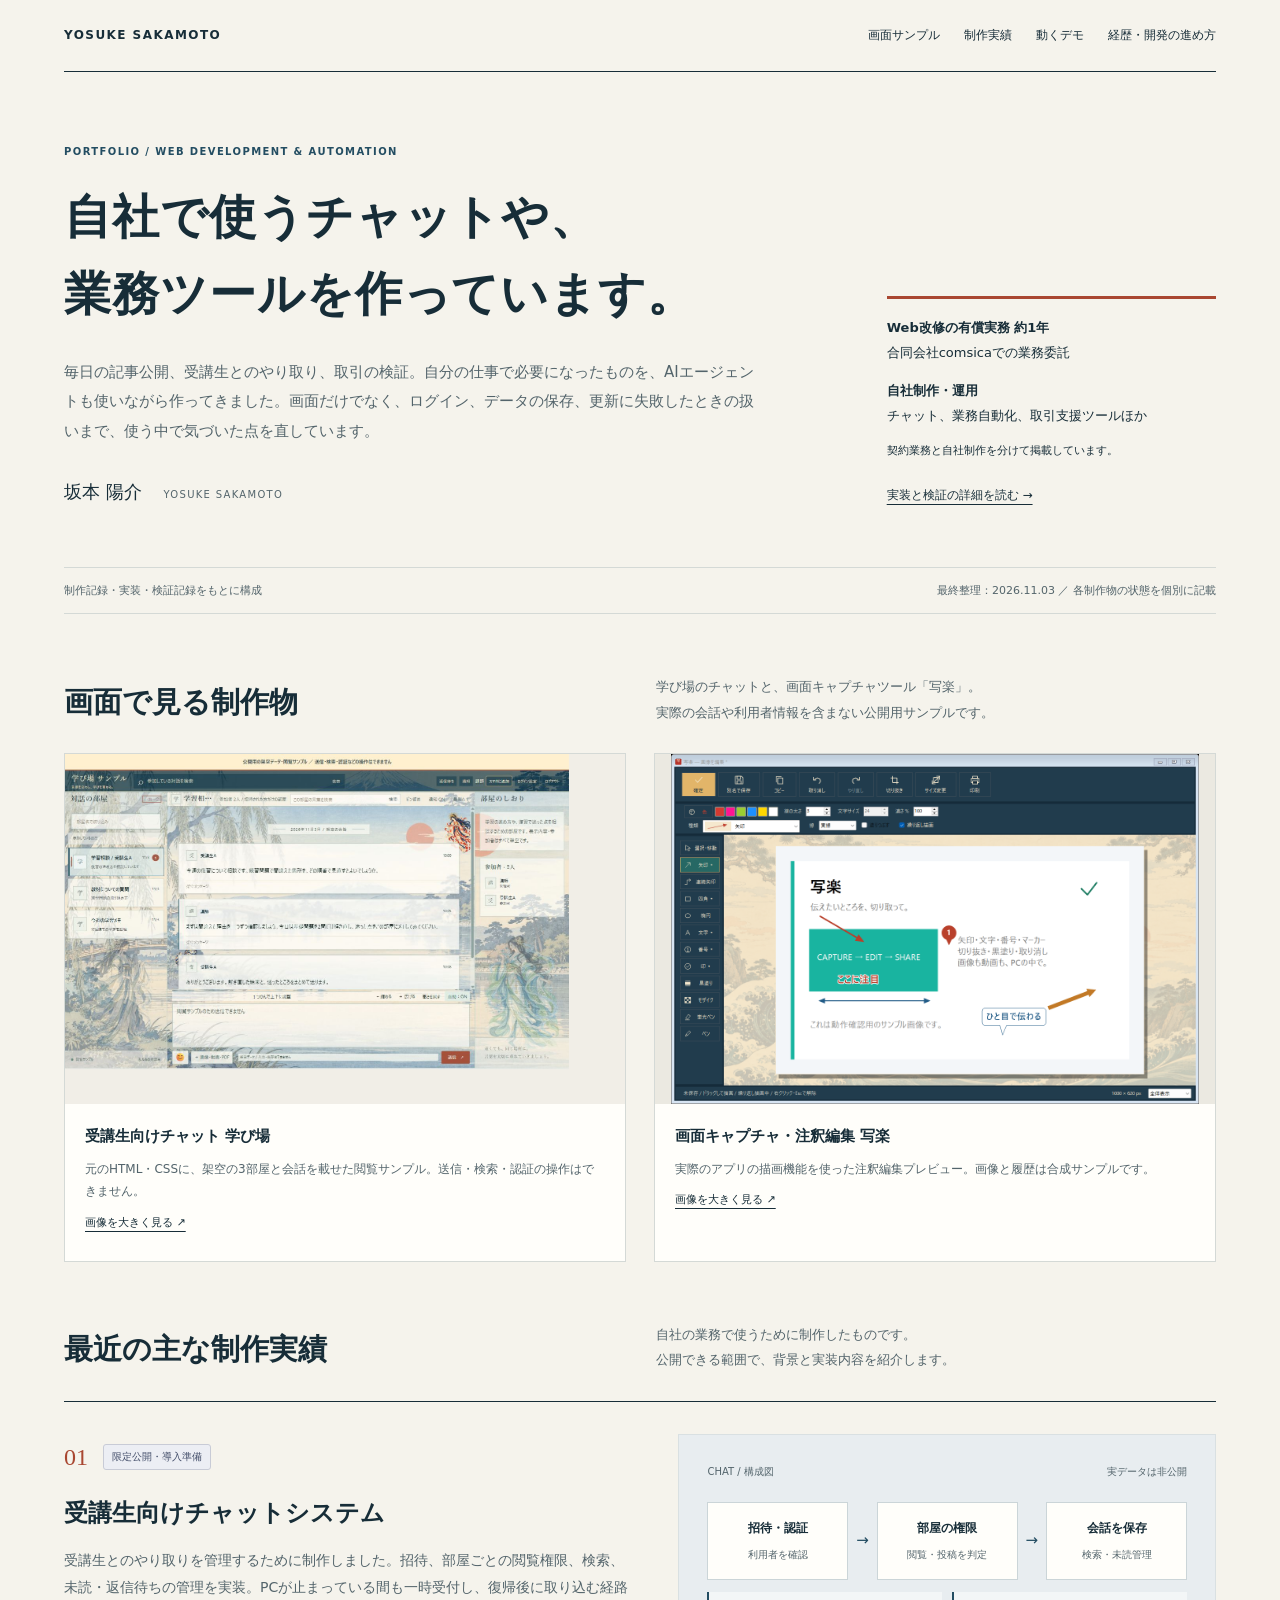
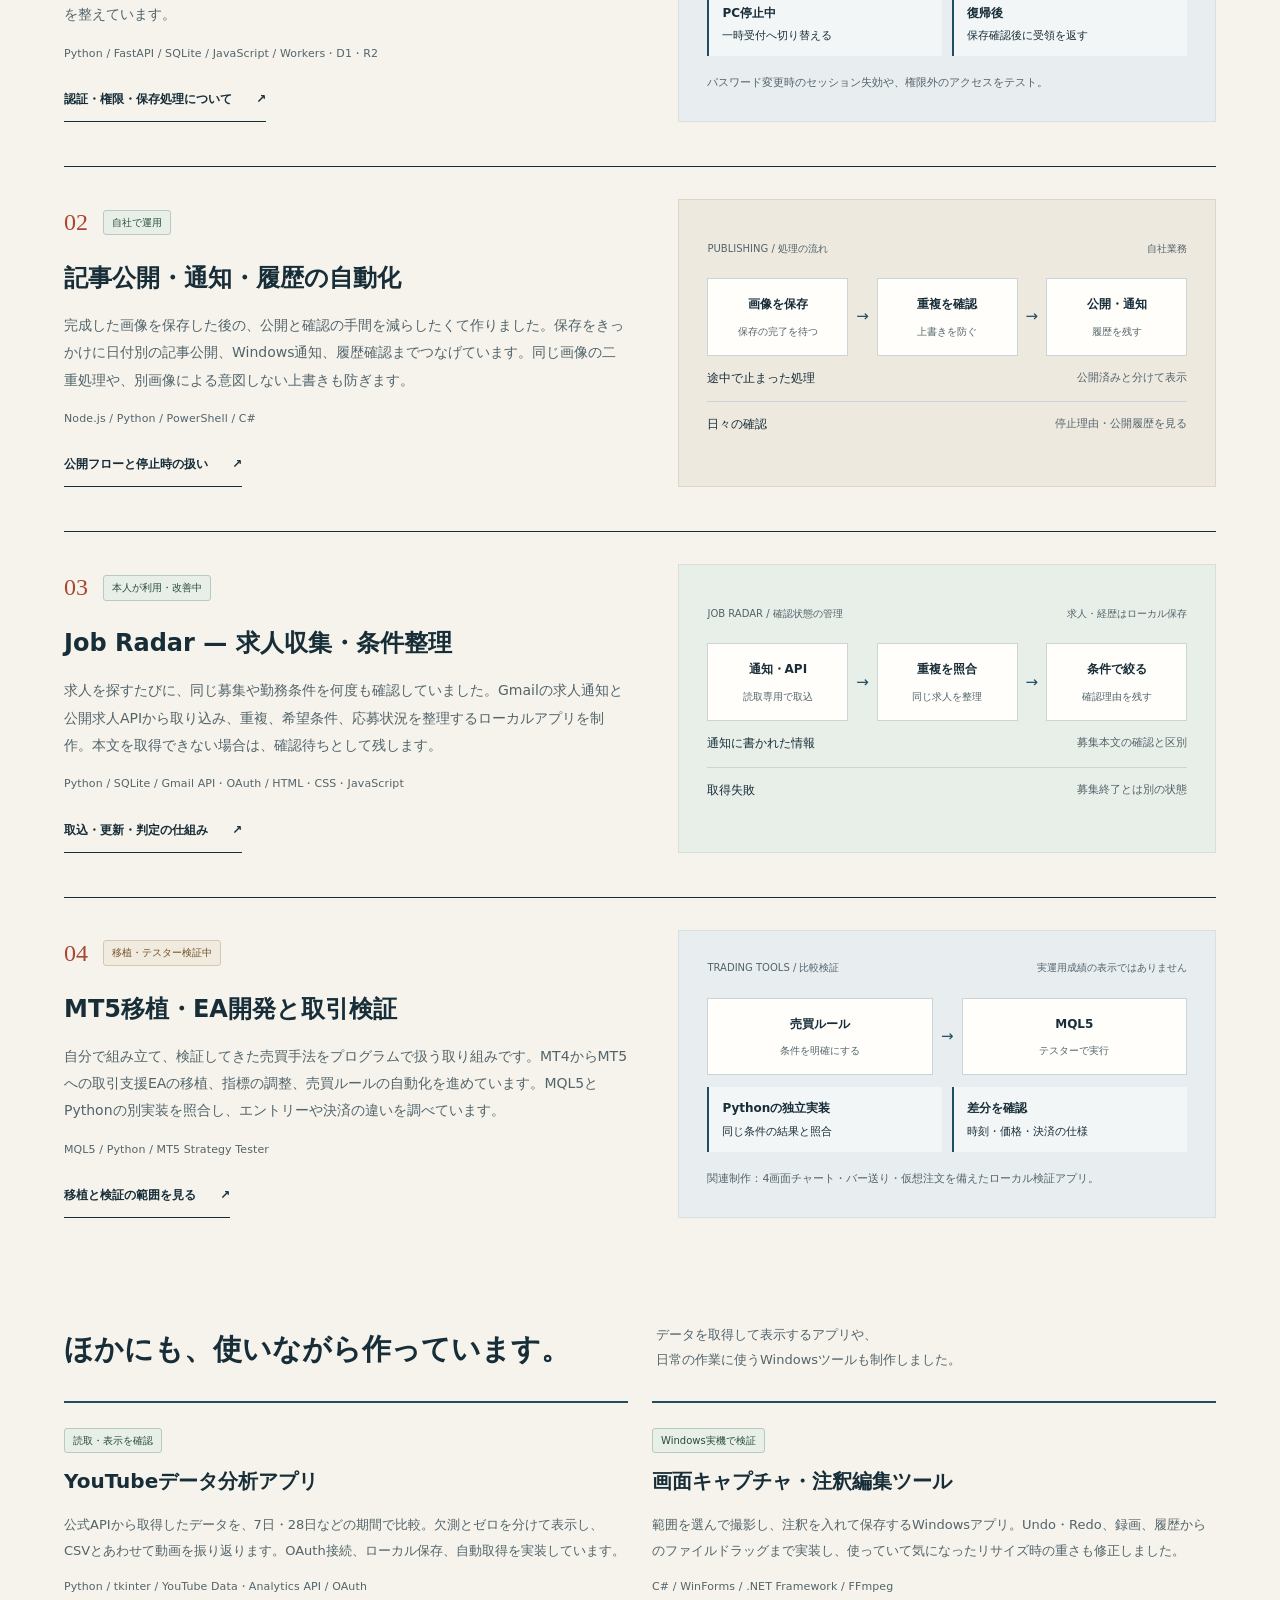
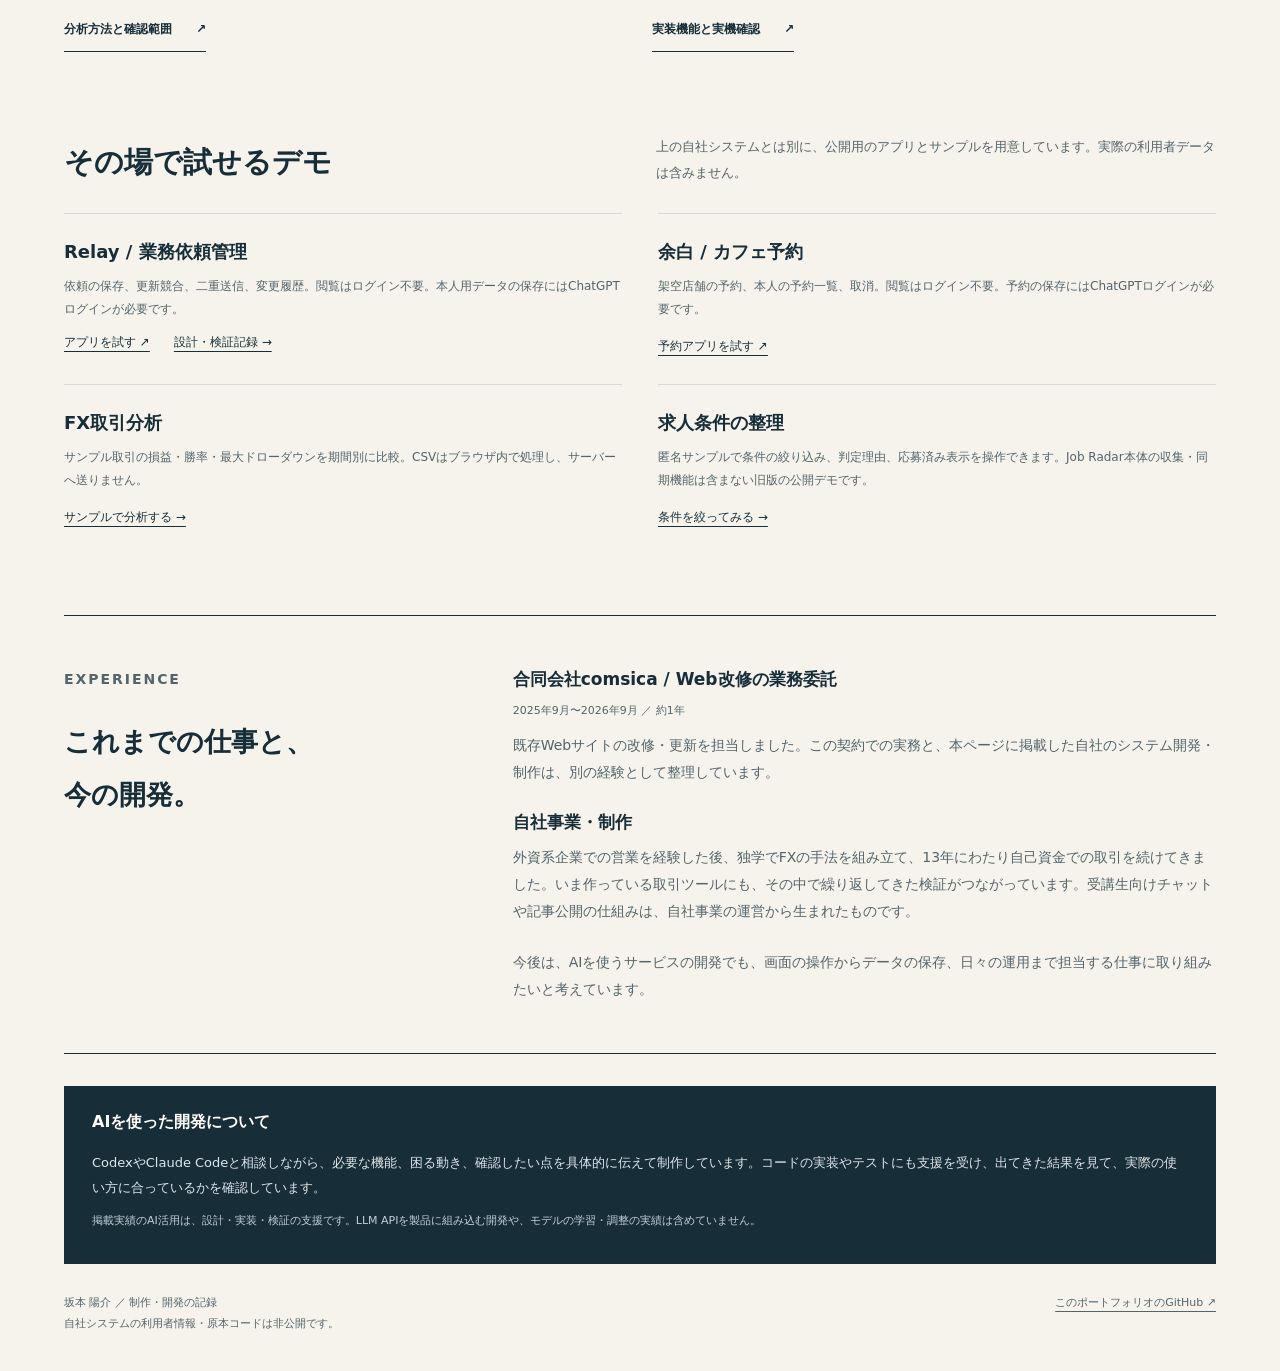
==== commit 0b0723c5: "Add sanitized chat and capture app sample images to portfolio" ====
--- a/index.html
+++ b/index.html
@@ -3,16 +3,17 @@
 <head>
   <meta charset="utf-8"><meta name="viewport" content="width=device-width, initial-scale=1">
   <meta name="description" content="坂本陽介の制作・開発記録。受講生向けチャット、業務自動化、Job Radar、MT5移植・EA開発。Web改修の有償実務と自社制作を分け、実装・検証の範囲を紹介します。">
-  <meta name="portfolio-version" content="ai-product-work-20261103">
+  <meta name="portfolio-version" content="ai-product-samples-20261103">
   <title>坂本陽介 | Web開発・業務自動化のポートフォリオ</title>
   <link rel="stylesheet" href="./assets/portfolio.css">
 </head>
 <body>
 <a class="skip" href="#main">本文へ移動</a>
-<header class="wrap header"><a class="brand" href="./">YOSUKE SAKAMOTO</a><nav class="nav" aria-label="メインナビゲーション"><a href="#works">制作実績</a><a href="#demos">動くデモ</a><a href="#career">経歴・開発の進め方</a></nav></header>
+<header class="wrap header"><a class="brand" href="./">YOSUKE SAKAMOTO</a><nav class="nav" aria-label="メインナビゲーション"><a href="#screens">画面サンプル</a><a href="#works">制作実績</a><a href="#demos">動くデモ</a><a href="#career">経歴・開発の進め方</a></nav></header>
 <main id="main" class="wrap">
   <section class="hero" aria-labelledby="title"><div><p class="eyebrow">PORTFOLIO / WEB DEVELOPMENT &amp; AUTOMATION</p><h1 id="title">自社で使うチャットや、<br>業務ツールを作っています。</h1><p class="lead">毎日の記事公開、受講生とのやり取り、取引の検証。自分の仕事で必要になったものを、AIエージェントも使いながら作ってきました。画面だけでなく、ログイン、データの保存、更新に失敗したときの扱いまで、使う中で気づいた点を直しています。</p><p class="name">坂本 陽介 <span>YOSUKE SAKAMOTO</span></p></div><aside class="hero-aside"><p><strong>Web改修の有償実務 約1年</strong><br>合同会社comsicaでの業務委託</p><p><strong>自社制作・運用</strong><br>チャット、業務自動化、取引支援ツールほか</p><p class="note">契約業務と自社制作を分けて掲載しています。</p><a href="./engineering/product-work/">実装と検証の詳細を読む →</a></aside></section>
   <div class="strip"><span>制作記録・実装・検証記録をもとに構成</span><span>最終整理：2026.11.03 ／ 各制作物の状態を個別に記載</span></div>
+<section id="screens" class="section" aria-labelledby="screens-title"><div class="section-head"><h2 id="screens-title">画面で見る制作物</h2><p>学び場のチャットと、画面キャプチャツール「写楽」。<br>実際の会話や利用者情報を含まない公開用サンプルです。</p></div><div class="screen-grid"><figure class="screen-sample "><a href="./assets/chat-sample.jpg" target="_blank" rel="noreferrer" aria-label="受講生向けチャット 学び場の画像を大きく開く"><img src="./assets/chat-sample.jpg" width="1422" height="889" loading="lazy" decoding="async" alt="受講生向けチャット 学び場の公開用サンプル画面"></a><figcaption><strong>受講生向けチャット 学び場</strong><span>元のHTML・CSSに、架空の3部屋と会話を載せた閲覧サンプル。送信・検索・認証の操作はできません。</span><a href="./assets/chat-sample.jpg" target="_blank" rel="noreferrer">画像を大きく見る ↗</a></figcaption></figure><figure class="screen-sample "><a href="./assets/capture-sample.png" target="_blank" rel="noreferrer" aria-label="画面キャプチャ・注釈編集 写楽の画像を大きく開く"><img src="./assets/capture-sample.png" width="1280" height="850" loading="lazy" decoding="async" alt="画面キャプチャ・注釈編集 写楽の公開用サンプル画面"></a><figcaption><strong>画面キャプチャ・注釈編集 写楽</strong><span>実際のアプリの描画機能を使った注釈編集プレビュー。画像と履歴は合成サンプルです。</span><a href="./assets/capture-sample.png" target="_blank" rel="noreferrer">画像を大きく見る ↗</a></figcaption></figure></div></section>
   <section id="works" class="section" aria-labelledby="works-title"><div class="section-head"><h2 id="works-title">最近の主な制作実績</h2><p>自社の業務で使うために制作したものです。<br>公開できる範囲で、背景と実装内容を紹介します。</p></div>
     <article class="work"><div class="work-copy"><div class="work-title"><span class="num">01</span><span class="status prep">限定公開・導入準備</span></div><h3>受講生向けチャットシステム</h3><p>受講生とのやり取りを管理するために制作しました。招待、部屋ごとの閲覧権限、検索、未読・返信待ちの管理を実装。PCが止まっている間も一時受付し、復帰後に取り込む経路を整えています。</p><p class="tech">Python / FastAPI / SQLite / JavaScript / Workers・D1・R2</p><a class="text-link" href="./engineering/product-work/#chat">認証・権限・保存処理について <span>↗</span></a></div><div class="diagram" role="img" aria-label="チャットの構成図。招待・認証を通して部屋ごとの閲覧権限を判定し、会話を保存する。PC停止中は一時受付し、復帰後に取り込む。"><p class="diagram-label"><span>CHAT / 構成図</span><span>実データは非公開</span></p><div class="flow"><div class="node">招待・認証<small>利用者を確認</small></div><span class="arrow">→</span><div class="node">部屋の権限<small>閲覧・投稿を判定</small></div><span class="arrow">→</span><div class="node">会話を保存<small>検索・未読管理</small></div></div><div class="split"><div><strong>PC停止中</strong>一時受付へ切り替える</div><div><strong>復帰後</strong>保存確認後に受領を返す</div></div><p class="diagram-note">パスワード変更時のセッション失効や、権限外のアクセスをテスト。</p></div></article>
     <article class="work"><div class="work-copy"><div class="work-title"><span class="num">02</span><span class="status">自社で運用</span></div><h3>記事公開・通知・履歴の自動化</h3><p>完成した画像を保存した後の、公開と確認の手間を減らしたくて作りました。保存をきっかけに日付別の記事公開、Windows通知、履歴確認までつなげています。同じ画像の二重処理や、別画像による意図しない上書きも防ぎます。</p><p class="tech">Node.js / Python / PowerShell / C#</p><a class="text-link" href="./engineering/product-work/#automation">公開フローと停止時の扱い <span>↗</span></a></div><div class="diagram warm" role="img" aria-label="記事公開の構成図。保存完了を確認し、重複を検査してから公開・通知する。受付、処理中、停止、公開済みを区別する。"><p class="diagram-label"><span>PUBLISHING / 処理の流れ</span><span>自社業務</span></p><div class="flow"><div class="node">画像を保存<small>保存の完了を待つ</small></div><span class="arrow">→</span><div class="node">重複を確認<small>上書きを防ぐ</small></div><span class="arrow">→</span><div class="node">公開・通知<small>履歴を残す</small></div></div><div class="queue-row"><span>途中で止まった処理</span><span>公開済みと分けて表示</span></div><div class="queue-row"><span>日々の確認</span><span>停止理由・公開履歴を見る</span></div></div></article>
--- a/assets/portfolio.css
+++ b/assets/portfolio.css
@@ -4,3 +4,5 @@
 @media(max-width:680px){body{font-size:14px}.header{align-items:flex-start;gap:14px;flex-direction:column;padding:18px 0}.nav{gap:22px;font-size:11px}.hero{grid-template-columns:1fr;gap:30px;padding:40px 0 30px}h1{font-size:30px}.hero-aside{max-width:500px}.hero-aside p{margin-bottom:6px}.strip{flex-direction:column;gap:3px;font-size:10px}.section{padding-top:40px}.section-head{grid-template-columns:1fr;gap:12px}.section-head h2{font-size:26px}.work{grid-template-columns:1fr;gap:24px;padding-top:24px}.work-copy h3{font-size:22px}.diagram{padding:22px;min-height:210px}.more-grid,.demos,.career,.case-grid{grid-template-columns:1fr;gap:14px}.career{padding:32px 0;gap:24px;margin-top:40px}.ai-note{padding:22px}.footer{flex-direction:column;gap:10px}.case-hero{padding-top:8px}.case-hero h1{font-size:29px}.case-head h2{font-size:25px}.case-head{gap:12px;margin-bottom:23px}.case{padding:30px 0}.case-grid{gap:25px}.jump{margin-bottom:25px}.name span{margin-left:10px}.node{padding:12px 5px}.split div{padding:9px;font-size:10px}}
 @media(prefers-reduced-motion:reduce){html{scroll-behavior:auto}}
 @media print{body{background:white;color:#111;font-size:11pt}.wrap{width:100%}.skip,.nav,.back,.jump,.hero-aside,.footer a{display:none}.hero{display:block;padding:20px 0}.work,.case,.small-work,.demo{break-inside:avoid}.diagram{print-color-adjust:exact}.section{padding-top:20px}.career{margin-top:25px}.ai-note{background:white;color:#111;border:1px solid #888}.ai-note p,.ai-note .note{color:#333}a{color:inherit}.case-grid{gap:30px}}
+
+.screen-grid{display:grid;grid-template-columns:1fr 1fr;gap:28px}.screen-sample{margin:0;border:1px solid var(--line);background:var(--white);min-width:0}.screen-sample>a{display:block;background:#ebe9e1}.screen-sample img{display:block;width:100%;height:auto;aspect-ratio:16/10;object-fit:contain}.screen-sample figcaption{padding:18px 20px;font-size:12px;line-height:1.9}.screen-sample figcaption strong{display:block;font-size:15px;margin-bottom:7px}.screen-sample figcaption span{display:block;color:var(--muted)}.screen-sample figcaption a{display:inline-block;padding:10px 0 0;font-size:11px;min-height:40px}.case-sample{max-width:930px;margin:0 auto 32px}.case-sample img{aspect-ratio:auto}.case-sample figcaption{max-width:800px}@media(max-width:680px){.screen-grid{grid-template-columns:1fr;gap:22px}.screen-sample figcaption{padding:15px 17px}.nav{gap:12px 18px}.case-sample{margin-bottom:26px}}
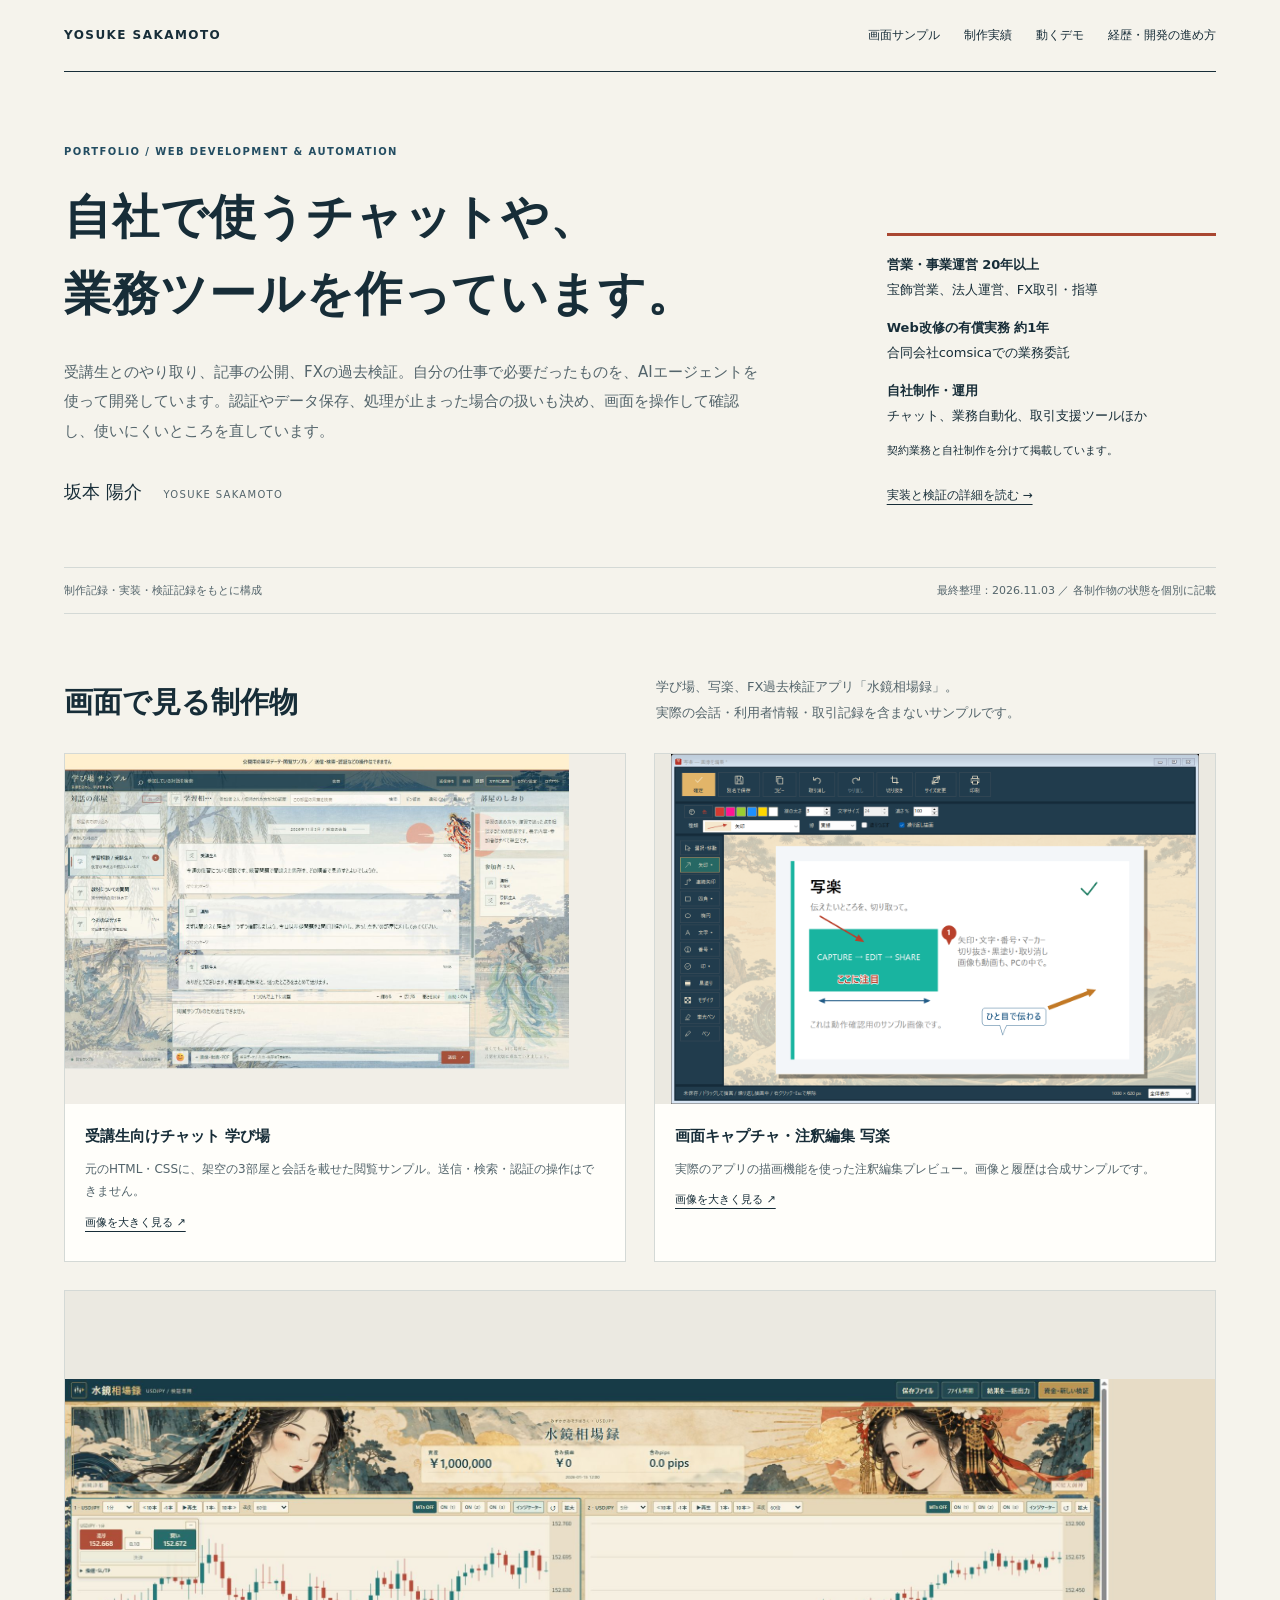
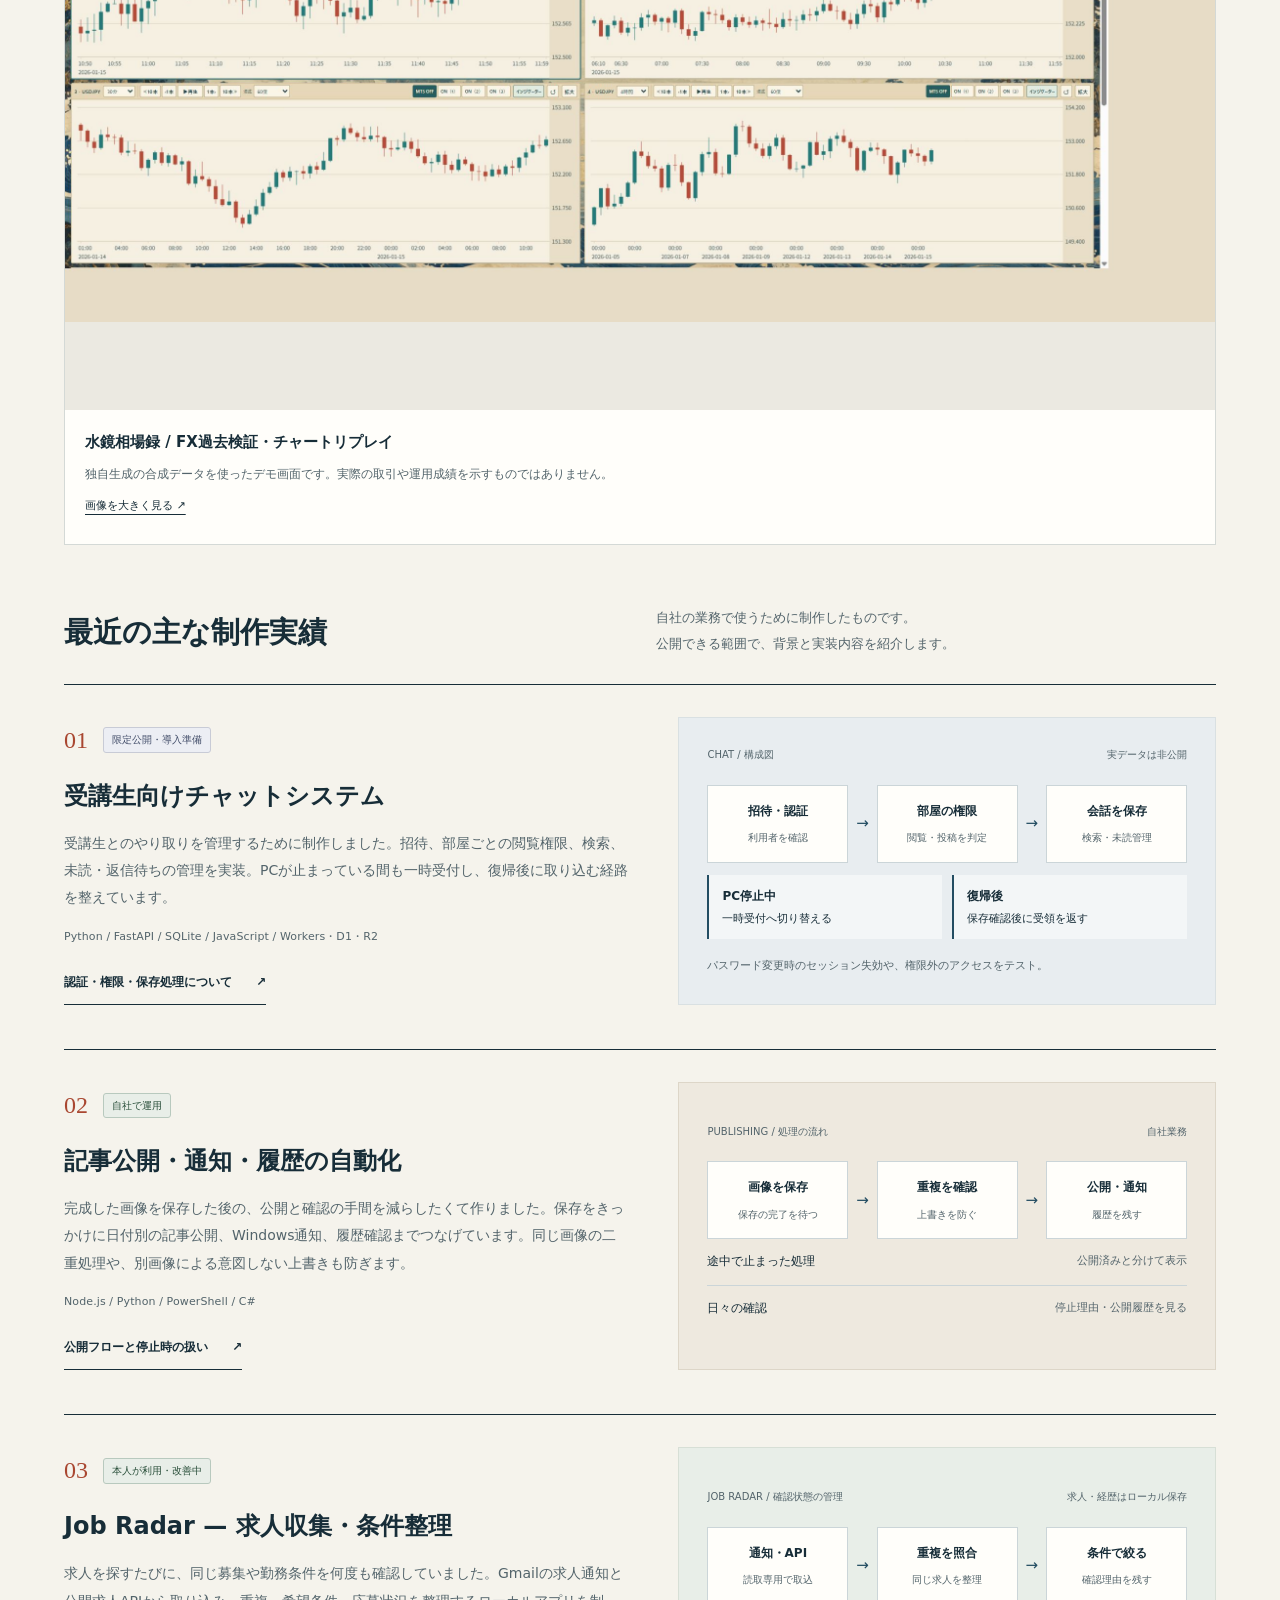
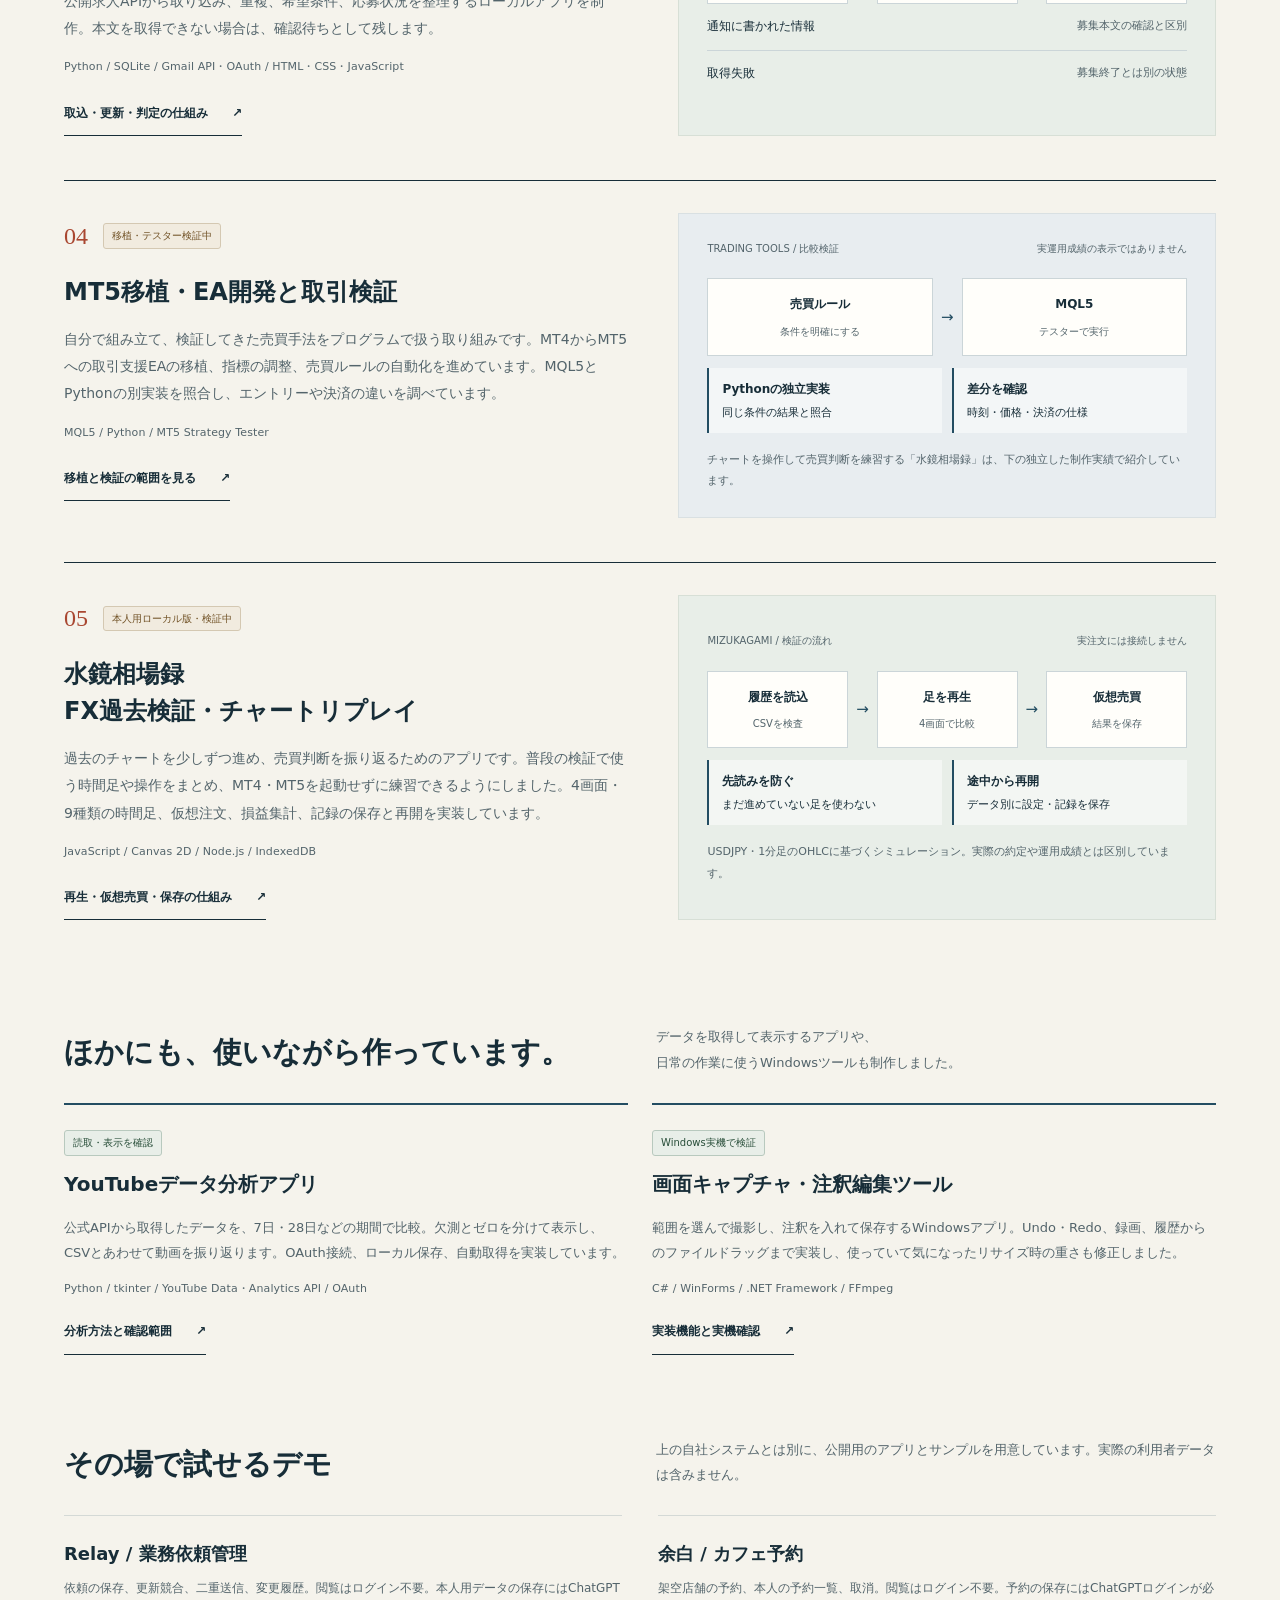
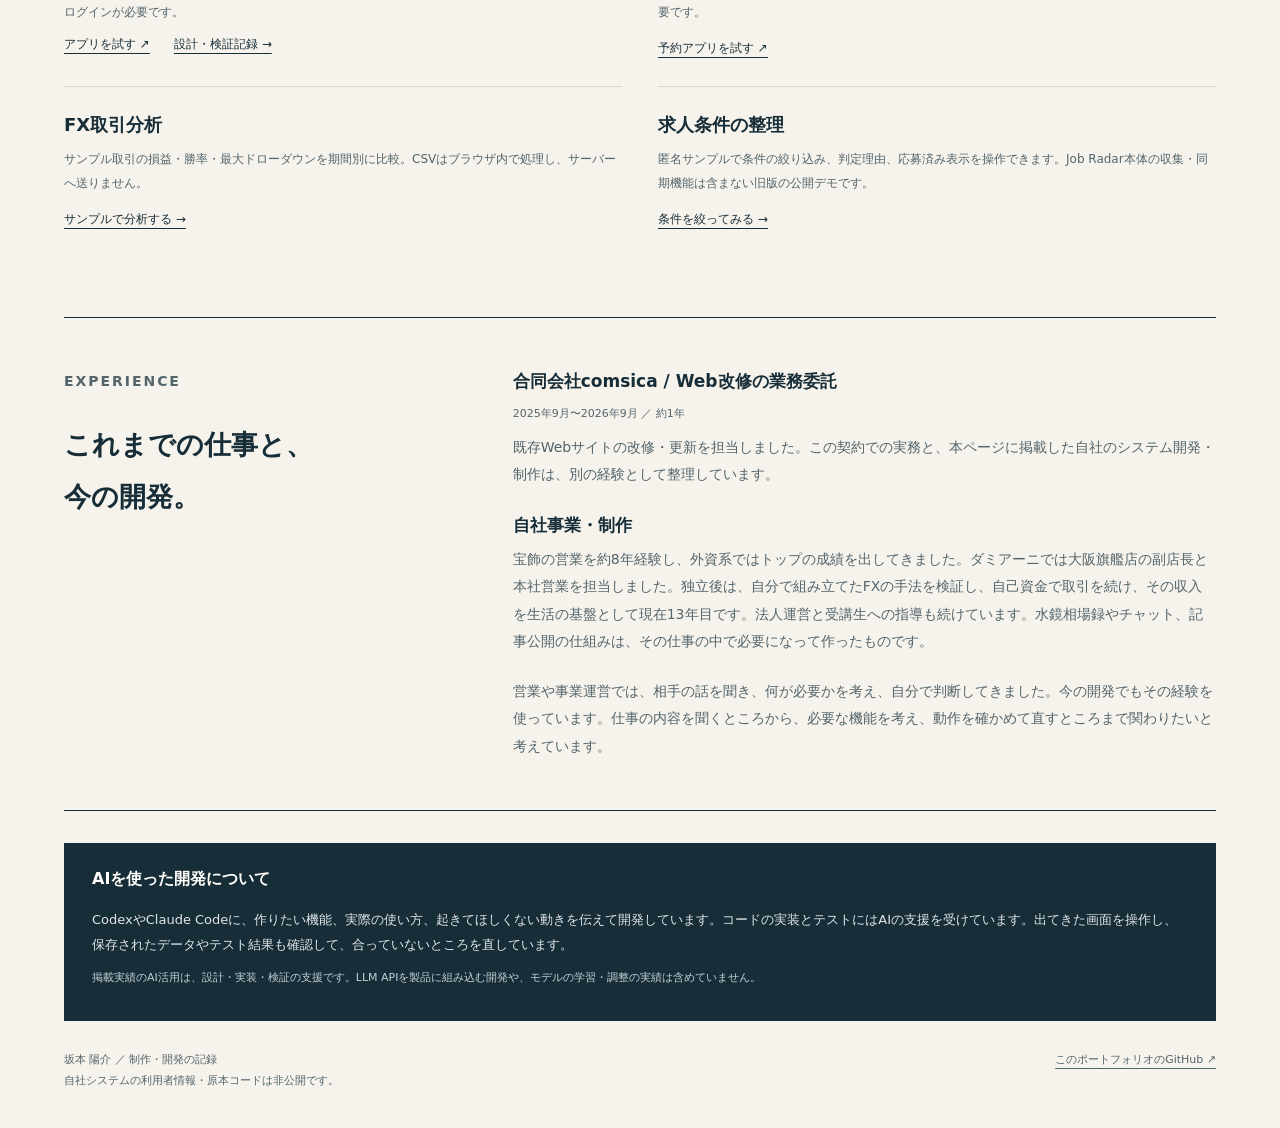
==== commit 45491ab9: "Add Mizukagami case study and refresh professional profile voice" ====
--- a/index.html
+++ b/index.html
@@ -2,8 +2,8 @@
 <html lang="ja">
 <head>
   <meta charset="utf-8"><meta name="viewport" content="width=device-width, initial-scale=1">
-  <meta name="description" content="坂本陽介の制作・開発記録。受講生向けチャット、業務自動化、Job Radar、MT5移植・EA開発。Web改修の有償実務と自社制作を分け、実装・検証の範囲を紹介します。">
-  <meta name="portfolio-version" content="ai-product-samples-20261103">
+  <meta name="description" content="坂本陽介の制作・開発記録。受講生向けチャット、業務自動化、Job Radar、水鏡相場録、MT5移植・EA開発。Web改修の有償実務と自社制作を分け、実装・検証の範囲を紹介します。">
+  <meta name="portfolio-version" content="ai-product-mizukagami-20261103">
   <title>坂本陽介 | Web開発・業務自動化のポートフォリオ</title>
   <link rel="stylesheet" href="./assets/portfolio.css">
 </head>
@@ -11,19 +11,20 @@
 <a class="skip" href="#main">本文へ移動</a>
 <header class="wrap header"><a class="brand" href="./">YOSUKE SAKAMOTO</a><nav class="nav" aria-label="メインナビゲーション"><a href="#screens">画面サンプル</a><a href="#works">制作実績</a><a href="#demos">動くデモ</a><a href="#career">経歴・開発の進め方</a></nav></header>
 <main id="main" class="wrap">
-  <section class="hero" aria-labelledby="title"><div><p class="eyebrow">PORTFOLIO / WEB DEVELOPMENT &amp; AUTOMATION</p><h1 id="title">自社で使うチャットや、<br>業務ツールを作っています。</h1><p class="lead">毎日の記事公開、受講生とのやり取り、取引の検証。自分の仕事で必要になったものを、AIエージェントも使いながら作ってきました。画面だけでなく、ログイン、データの保存、更新に失敗したときの扱いまで、使う中で気づいた点を直しています。</p><p class="name">坂本 陽介 <span>YOSUKE SAKAMOTO</span></p></div><aside class="hero-aside"><p><strong>Web改修の有償実務 約1年</strong><br>合同会社comsicaでの業務委託</p><p><strong>自社制作・運用</strong><br>チャット、業務自動化、取引支援ツールほか</p><p class="note">契約業務と自社制作を分けて掲載しています。</p><a href="./engineering/product-work/">実装と検証の詳細を読む →</a></aside></section>
+  <section class="hero" aria-labelledby="title"><div><p class="eyebrow">PORTFOLIO / WEB DEVELOPMENT &amp; AUTOMATION</p><h1 id="title">自社で使うチャットや、<br>業務ツールを作っています。</h1><p class="lead">受講生とのやり取り、記事の公開、FXの過去検証。自分の仕事で必要だったものを、AIエージェントを使って開発しています。認証やデータ保存、処理が止まった場合の扱いも決め、画面を操作して確認し、使いにくいところを直しています。</p><p class="name">坂本 陽介 <span>YOSUKE SAKAMOTO</span></p></div><aside class="hero-aside"><p><strong>営業・事業運営 20年以上</strong><br>宝飾営業、法人運営、FX取引・指導</p><p><strong>Web改修の有償実務 約1年</strong><br>合同会社comsicaでの業務委託</p><p><strong>自社制作・運用</strong><br>チャット、業務自動化、取引支援ツールほか</p><p class="note">契約業務と自社制作を分けて掲載しています。</p><a href="./engineering/product-work/">実装と検証の詳細を読む →</a></aside></section>
   <div class="strip"><span>制作記録・実装・検証記録をもとに構成</span><span>最終整理：2026.11.03 ／ 各制作物の状態を個別に記載</span></div>
-<section id="screens" class="section" aria-labelledby="screens-title"><div class="section-head"><h2 id="screens-title">画面で見る制作物</h2><p>学び場のチャットと、画面キャプチャツール「写楽」。<br>実際の会話や利用者情報を含まない公開用サンプルです。</p></div><div class="screen-grid"><figure class="screen-sample "><a href="./assets/chat-sample.jpg" target="_blank" rel="noreferrer" aria-label="受講生向けチャット 学び場の画像を大きく開く"><img src="./assets/chat-sample.jpg" width="1422" height="889" loading="lazy" decoding="async" alt="受講生向けチャット 学び場の公開用サンプル画面"></a><figcaption><strong>受講生向けチャット 学び場</strong><span>元のHTML・CSSに、架空の3部屋と会話を載せた閲覧サンプル。送信・検索・認証の操作はできません。</span><a href="./assets/chat-sample.jpg" target="_blank" rel="noreferrer">画像を大きく見る ↗</a></figcaption></figure><figure class="screen-sample "><a href="./assets/capture-sample.png" target="_blank" rel="noreferrer" aria-label="画面キャプチャ・注釈編集 写楽の画像を大きく開く"><img src="./assets/capture-sample.png" width="1280" height="850" loading="lazy" decoding="async" alt="画面キャプチャ・注釈編集 写楽の公開用サンプル画面"></a><figcaption><strong>画面キャプチャ・注釈編集 写楽</strong><span>実際のアプリの描画機能を使った注釈編集プレビュー。画像と履歴は合成サンプルです。</span><a href="./assets/capture-sample.png" target="_blank" rel="noreferrer">画像を大きく見る ↗</a></figcaption></figure></div></section>
+<section id="screens" class="section" aria-labelledby="screens-title"><div class="section-head"><h2 id="screens-title">画面で見る制作物</h2><p>学び場、写楽、FX過去検証アプリ「水鏡相場録」。<br>実際の会話・利用者情報・取引記録を含まないサンプルです。</p></div><div class="screen-grid"><figure class="screen-sample "><a href="./assets/chat-sample.jpg" target="_blank" rel="noreferrer" aria-label="受講生向けチャット 学び場の画像を大きく開く"><img src="./assets/chat-sample.jpg" width="1422" height="889" loading="lazy" decoding="async" alt="受講生向けチャット 学び場の公開用サンプル画面"></a><figcaption><strong>受講生向けチャット 学び場</strong><span>元のHTML・CSSに、架空の3部屋と会話を載せた閲覧サンプル。送信・検索・認証の操作はできません。</span><a href="./assets/chat-sample.jpg" target="_blank" rel="noreferrer">画像を大きく見る ↗</a></figcaption></figure><figure class="screen-sample "><a href="./assets/capture-sample.png" target="_blank" rel="noreferrer" aria-label="画面キャプチャ・注釈編集 写楽の画像を大きく開く"><img src="./assets/capture-sample.png" width="1280" height="850" loading="lazy" decoding="async" alt="画面キャプチャ・注釈編集 写楽の公開用サンプル画面"></a><figcaption><strong>画面キャプチャ・注釈編集 写楽</strong><span>実際のアプリの描画機能を使った注釈編集プレビュー。画像と履歴は合成サンプルです。</span><a href="./assets/capture-sample.png" target="_blank" rel="noreferrer">画像を大きく見る ↗</a></figcaption></figure><figure class="screen-sample screen-wide"><a href="./assets/mizukagami-sample.jpg" target="_blank" rel="noreferrer" aria-label="水鏡相場録の画像を大きく開く"><img src="./assets/mizukagami-sample.jpg" width="2352" height="1112" loading="lazy" decoding="async" alt="水鏡相場録の合成データによる4画面チャートリプレイ"></a><figcaption><strong>水鏡相場録 / FX過去検証・チャートリプレイ</strong><span>独自生成の合成データを使ったデモ画面です。実際の取引や運用成績を示すものではありません。</span><a href="./assets/mizukagami-sample.jpg" target="_blank" rel="noreferrer">画像を大きく見る ↗</a></figcaption></figure></div></section>
   <section id="works" class="section" aria-labelledby="works-title"><div class="section-head"><h2 id="works-title">最近の主な制作実績</h2><p>自社の業務で使うために制作したものです。<br>公開できる範囲で、背景と実装内容を紹介します。</p></div>
     <article class="work"><div class="work-copy"><div class="work-title"><span class="num">01</span><span class="status prep">限定公開・導入準備</span></div><h3>受講生向けチャットシステム</h3><p>受講生とのやり取りを管理するために制作しました。招待、部屋ごとの閲覧権限、検索、未読・返信待ちの管理を実装。PCが止まっている間も一時受付し、復帰後に取り込む経路を整えています。</p><p class="tech">Python / FastAPI / SQLite / JavaScript / Workers・D1・R2</p><a class="text-link" href="./engineering/product-work/#chat">認証・権限・保存処理について <span>↗</span></a></div><div class="diagram" role="img" aria-label="チャットの構成図。招待・認証を通して部屋ごとの閲覧権限を判定し、会話を保存する。PC停止中は一時受付し、復帰後に取り込む。"><p class="diagram-label"><span>CHAT / 構成図</span><span>実データは非公開</span></p><div class="flow"><div class="node">招待・認証<small>利用者を確認</small></div><span class="arrow">→</span><div class="node">部屋の権限<small>閲覧・投稿を判定</small></div><span class="arrow">→</span><div class="node">会話を保存<small>検索・未読管理</small></div></div><div class="split"><div><strong>PC停止中</strong>一時受付へ切り替える</div><div><strong>復帰後</strong>保存確認後に受領を返す</div></div><p class="diagram-note">パスワード変更時のセッション失効や、権限外のアクセスをテスト。</p></div></article>
     <article class="work"><div class="work-copy"><div class="work-title"><span class="num">02</span><span class="status">自社で運用</span></div><h3>記事公開・通知・履歴の自動化</h3><p>完成した画像を保存した後の、公開と確認の手間を減らしたくて作りました。保存をきっかけに日付別の記事公開、Windows通知、履歴確認までつなげています。同じ画像の二重処理や、別画像による意図しない上書きも防ぎます。</p><p class="tech">Node.js / Python / PowerShell / C#</p><a class="text-link" href="./engineering/product-work/#automation">公開フローと停止時の扱い <span>↗</span></a></div><div class="diagram warm" role="img" aria-label="記事公開の構成図。保存完了を確認し、重複を検査してから公開・通知する。受付、処理中、停止、公開済みを区別する。"><p class="diagram-label"><span>PUBLISHING / 処理の流れ</span><span>自社業務</span></p><div class="flow"><div class="node">画像を保存<small>保存の完了を待つ</small></div><span class="arrow">→</span><div class="node">重複を確認<small>上書きを防ぐ</small></div><span class="arrow">→</span><div class="node">公開・通知<small>履歴を残す</small></div></div><div class="queue-row"><span>途中で止まった処理</span><span>公開済みと分けて表示</span></div><div class="queue-row"><span>日々の確認</span><span>停止理由・公開履歴を見る</span></div></div></article>
     <article class="work"><div class="work-copy"><div class="work-title"><span class="num">03</span><span class="status">本人が利用・改善中</span></div><h3>Job Radar — 求人収集・条件整理</h3><p>求人を探すたびに、同じ募集や勤務条件を何度も確認していました。Gmailの求人通知と公開求人APIから取り込み、重複、希望条件、応募状況を整理するローカルアプリを制作。本文を取得できない場合は、確認待ちとして残します。</p><p class="tech">Python / SQLite / Gmail API・OAuth / HTML・CSS・JavaScript</p><a class="text-link" href="./engineering/product-work/#radar">取込・更新・判定の仕組み <span>↗</span></a></div><div class="diagram green" role="img" aria-label="求人整理の構成図。通知と公開APIから取込、重複照合、条件ごとの整理を行う。本文未確認、取得失敗、募集終了を区別する。"><p class="diagram-label"><span>JOB RADAR / 確認状態の管理</span><span>求人・経歴はローカル保存</span></p><div class="flow"><div class="node">通知・API<small>読取専用で取込</small></div><span class="arrow">→</span><div class="node">重複を照合<small>同じ求人を整理</small></div><span class="arrow">→</span><div class="node">条件で絞る<small>確認理由を残す</small></div></div><div class="queue-row"><span>通知に書かれた情報</span><span>募集本文の確認と区別</span></div><div class="queue-row"><span>取得失敗</span><span>募集終了とは別の状態</span></div></div></article>
-    <article class="work"><div class="work-copy"><div class="work-title"><span class="num">04</span><span class="status test">移植・テスター検証中</span></div><h3>MT5移植・EA開発と取引検証</h3><p>自分で組み立て、検証してきた売買手法をプログラムで扱う取り組みです。MT4からMT5への取引支援EAの移植、指標の調整、売買ルールの自動化を進めています。MQL5とPythonの別実装を照合し、エントリーや決済の違いを調べています。</p><p class="tech">MQL5 / Python / MT5 Strategy Tester</p><a class="text-link" href="./engineering/product-work/#trading">移植と検証の範囲を見る <span>↗</span></a></div><div class="diagram" role="img" aria-label="取引検証の構成図。同じ売買ルールをMQL5とPythonで実装し、時刻・価格・初期条件を揃えて結果を照合する。"><p class="diagram-label"><span>TRADING TOOLS / 比較検証</span><span>実運用成績の表示ではありません</span></p><div class="flow"><div class="node">売買ルール<small>条件を明確にする</small></div><span class="arrow">→</span><div class="node">MQL5<small>テスターで実行</small></div></div><div class="split"><div><strong>Pythonの独立実装</strong>同じ条件の結果と照合</div><div><strong>差分を確認</strong>時刻・価格・決済の仕様</div></div><p class="diagram-note">関連制作：4画面チャート・バー送り・仮想注文を備えたローカル検証アプリ。</p></div></article>
+    <article class="work"><div class="work-copy"><div class="work-title"><span class="num">04</span><span class="status test">移植・テスター検証中</span></div><h3>MT5移植・EA開発と取引検証</h3><p>自分で組み立て、検証してきた売買手法をプログラムで扱う取り組みです。MT4からMT5への取引支援EAの移植、指標の調整、売買ルールの自動化を進めています。MQL5とPythonの別実装を照合し、エントリーや決済の違いを調べています。</p><p class="tech">MQL5 / Python / MT5 Strategy Tester</p><a class="text-link" href="./engineering/product-work/#trading">移植と検証の範囲を見る <span>↗</span></a></div><div class="diagram" role="img" aria-label="取引検証の構成図。同じ売買ルールをMQL5とPythonで実装し、時刻・価格・初期条件を揃えて結果を照合する。"><p class="diagram-label"><span>TRADING TOOLS / 比較検証</span><span>実運用成績の表示ではありません</span></p><div class="flow"><div class="node">売買ルール<small>条件を明確にする</small></div><span class="arrow">→</span><div class="node">MQL5<small>テスターで実行</small></div></div><div class="split"><div><strong>Pythonの独立実装</strong>同じ条件の結果と照合</div><div><strong>差分を確認</strong>時刻・価格・決済の仕様</div></div><p class="diagram-note">チャートを操作して売買判断を練習する「水鏡相場録」は、下の独立した制作実績で紹介しています。</p></div></article>
+    <article class="work"><div class="work-copy"><div class="work-title"><span class="num">05</span><span class="status test">本人用ローカル版・検証中</span></div><h3>水鏡相場録<br>FX過去検証・チャートリプレイ</h3><p>過去のチャートを少しずつ進め、売買判断を振り返るためのアプリです。普段の検証で使う時間足や操作をまとめ、MT4・MT5を起動せずに練習できるようにしました。4画面・9種類の時間足、仮想注文、損益集計、記録の保存と再開を実装しています。</p><p class="tech">JavaScript / Canvas 2D / Node.js / IndexedDB</p><a class="text-link" href="./engineering/product-work/#mizukagami">再生・仮想売買・保存の仕組み <span>↗</span></a></div><div class="diagram green" role="img" aria-label="水鏡相場録の構成図。CSVを取り込み、既知の足まででチャートを再生し、仮想注文と検証記録を保存する。"><p class="diagram-label"><span>MIZUKAGAMI / 検証の流れ</span><span>実注文には接続しません</span></p><div class="flow"><div class="node">履歴を読込<small>CSVを検査</small></div><span class="arrow">→</span><div class="node">足を再生<small>4画面で比較</small></div><span class="arrow">→</span><div class="node">仮想売買<small>結果を保存</small></div></div><div class="split"><div><strong>先読みを防ぐ</strong>まだ進めていない足を使わない</div><div><strong>途中から再開</strong>データ別に設定・記録を保存</div></div><p class="diagram-note">USDJPY・1分足のOHLCに基づくシミュレーション。実際の約定や運用成績とは区別しています。</p></div></article>
   </section>
   <section class="section" aria-labelledby="recent-title"><div class="section-head"><h2 id="recent-title">ほかにも、使いながら作っています。</h2><p>データを取得して表示するアプリや、<br>日常の作業に使うWindowsツールも制作しました。</p></div><div class="more-grid"><article class="small-work"><span class="status">読取・表示を確認</span><h3>YouTubeデータ分析アプリ</h3><p>公式APIから取得したデータを、7日・28日などの期間で比較。欠測とゼロを分けて表示し、CSVとあわせて動画を振り返ります。OAuth接続、ローカル保存、自動取得を実装しています。</p><p class="tech">Python / tkinter / YouTube Data・Analytics API / OAuth</p><a class="text-link" href="./engineering/product-work/#analytics">分析方法と確認範囲 <span>↗</span></a></article><article class="small-work"><span class="status">Windows実機で検証</span><h3>画面キャプチャ・注釈編集ツール</h3><p>範囲を選んで撮影し、注釈を入れて保存するWindowsアプリ。Undo・Redo、録画、履歴からのファイルドラッグまで実装し、使っていて気になったリサイズ時の重さも修正しました。</p><p class="tech">C# / WinForms / .NET Framework / FFmpeg</p><a class="text-link" href="./engineering/product-work/#capture">実装機能と実機確認 <span>↗</span></a></article></div></section>
   <section id="demos" class="section" aria-labelledby="demos-title"><div class="section-head"><h2 id="demos-title">その場で試せるデモ</h2><p>上の自社システムとは別に、公開用のアプリとサンプルを用意しています。実際の利用者データは含みません。</p></div><div class="demos"><article class="demo"><h3>Relay / 業務依頼管理</h3><p>依頼の保存、更新競合、二重送信、変更履歴。閲覧はログイン不要。本人用データの保存にはChatGPTログインが必要です。</p><div class="links"><a href="https://sakamoto-relay-ops.sukekyu82.chatgpt.site/" target="_blank" rel="noreferrer">アプリを試す ↗</a><a href="./engineering/relay/">設計・検証記録 →</a></div></article><article class="demo"><h3>余白 / カフェ予約</h3><p>架空店舗の予約、本人の予約一覧、取消。閲覧はログイン不要。予約の保存にはChatGPTログインが必要です。</p><a href="https://yohaku-cafe-reservation.sukekyu82.chatgpt.site" target="_blank" rel="noreferrer">予約アプリを試す ↗</a></article><article class="demo"><h3>FX取引分析</h3><p>サンプル取引の損益・勝率・最大ドローダウンを期間別に比較。CSVはブラウザ内で処理し、サーバーへ送りません。</p><a href="./projects/fx-trade-analytics/">サンプルで分析する →</a></article><article class="demo"><h3>求人条件の整理</h3><p>匿名サンプルで条件の絞り込み、判定理由、応募済み表示を操作できます。Job Radar本体の収集・同期機能は含まない旧版の公開デモです。</p><a href="./projects/remote-job-triage-demo/">条件を絞ってみる →</a></article></div></section>
-  <section id="career" class="career" aria-labelledby="career-title"><div><p class="eyebrow">EXPERIENCE</p><h2 id="career-title">これまでの仕事と、<br>今の開発。</h2></div><div><h3>合同会社comsica / Web改修の業務委託</h3><span class="period">2025年9月〜2026年9月 ／ 約1年</span><p>既存Webサイトの改修・更新を担当しました。この契約での実務と、本ページに掲載した自社のシステム開発・制作は、別の経験として整理しています。</p><h3>自社事業・制作</h3><p>外資系企業での営業を経験した後、独学でFXの手法を組み立て、13年にわたり自己資金での取引を続けてきました。いま作っている取引ツールにも、その中で繰り返してきた検証がつながっています。受講生向けチャットや記事公開の仕組みは、自社事業の運営から生まれたものです。</p><p>今後は、AIを使うサービスの開発でも、画面の操作からデータの保存、日々の運用まで担当する仕事に取り組みたいと考えています。</p></div></section>
-  <aside class="ai-note" aria-labelledby="ai-title"><h3 id="ai-title">AIを使った開発について</h3><p>CodexやClaude Codeと相談しながら、必要な機能、困る動き、確認したい点を具体的に伝えて制作しています。コードの実装やテストにも支援を受け、出てきた結果を見て、実際の使い方に合っているかを確認しています。</p><p class="note">掲載実績のAI活用は、設計・実装・検証の支援です。LLM APIを製品に組み込む開発や、モデルの学習・調整の実績は含めていません。</p></aside>
+  <section id="career" class="career" aria-labelledby="career-title"><div><p class="eyebrow">EXPERIENCE</p><h2 id="career-title">これまでの仕事と、<br>今の開発。</h2></div><div><h3>合同会社comsica / Web改修の業務委託</h3><span class="period">2025年9月〜2026年9月 ／ 約1年</span><p>既存Webサイトの改修・更新を担当しました。この契約での実務と、本ページに掲載した自社のシステム開発・制作は、別の経験として整理しています。</p><h3>自社事業・制作</h3><p>宝飾の営業を約8年経験し、外資系ではトップの成績を出してきました。ダミアーニでは大阪旗艦店の副店長と本社営業を担当しました。独立後は、自分で組み立てたFXの手法を検証し、自己資金で取引を続け、その収入を生活の基盤として現在13年目です。法人運営と受講生への指導も続けています。水鏡相場録やチャット、記事公開の仕組みは、その仕事の中で必要になって作ったものです。</p><p>営業や事業運営では、相手の話を聞き、何が必要かを考え、自分で判断してきました。今の開発でもその経験を使っています。仕事の内容を聞くところから、必要な機能を考え、動作を確かめて直すところまで関わりたいと考えています。</p></div></section>
+  <aside class="ai-note" aria-labelledby="ai-title"><h3 id="ai-title">AIを使った開発について</h3><p>CodexやClaude Codeに、作りたい機能、実際の使い方、起きてほしくない動きを伝えて開発しています。コードの実装とテストにはAIの支援を受けています。出てきた画面を操作し、保存されたデータやテスト結果も確認して、合っていないところを直しています。</p><p class="note">掲載実績のAI活用は、設計・実装・検証の支援です。LLM APIを製品に組み込む開発や、モデルの学習・調整の実績は含めていません。</p></aside>
 </main>
 <footer class="wrap footer"><p>坂本 陽介 ／ 制作・開発の記録<br>自社システムの利用者情報・原本コードは非公開です。</p><a href="https://github.com/yousukesakamoto007/yosuke-sakamoto-ai-portfolio" target="_blank" rel="noreferrer">このポートフォリオのGitHub ↗</a></footer>
 </body></html>
--- a/assets/portfolio.css
+++ b/assets/portfolio.css
@@ -6,3 +6,5 @@
 @media print{body{background:white;color:#111;font-size:11pt}.wrap{width:100%}.skip,.nav,.back,.jump,.hero-aside,.footer a{display:none}.hero{display:block;padding:20px 0}.work,.case,.small-work,.demo{break-inside:avoid}.diagram{print-color-adjust:exact}.section{padding-top:20px}.career{margin-top:25px}.ai-note{background:white;color:#111;border:1px solid #888}.ai-note p,.ai-note .note{color:#333}a{color:inherit}.case-grid{gap:30px}}
 
 .screen-grid{display:grid;grid-template-columns:1fr 1fr;gap:28px}.screen-sample{margin:0;border:1px solid var(--line);background:var(--white);min-width:0}.screen-sample>a{display:block;background:#ebe9e1}.screen-sample img{display:block;width:100%;height:auto;aspect-ratio:16/10;object-fit:contain}.screen-sample figcaption{padding:18px 20px;font-size:12px;line-height:1.9}.screen-sample figcaption strong{display:block;font-size:15px;margin-bottom:7px}.screen-sample figcaption span{display:block;color:var(--muted)}.screen-sample figcaption a{display:inline-block;padding:10px 0 0;font-size:11px;min-height:40px}.case-sample{max-width:930px;margin:0 auto 32px}.case-sample img{aspect-ratio:auto}.case-sample figcaption{max-width:800px}@media(max-width:680px){.screen-grid{grid-template-columns:1fr;gap:22px}.screen-sample figcaption{padding:15px 17px}.nav{gap:12px 18px}.case-sample{margin-bottom:26px}}
+
+.screen-wide{grid-column:1 / -1}
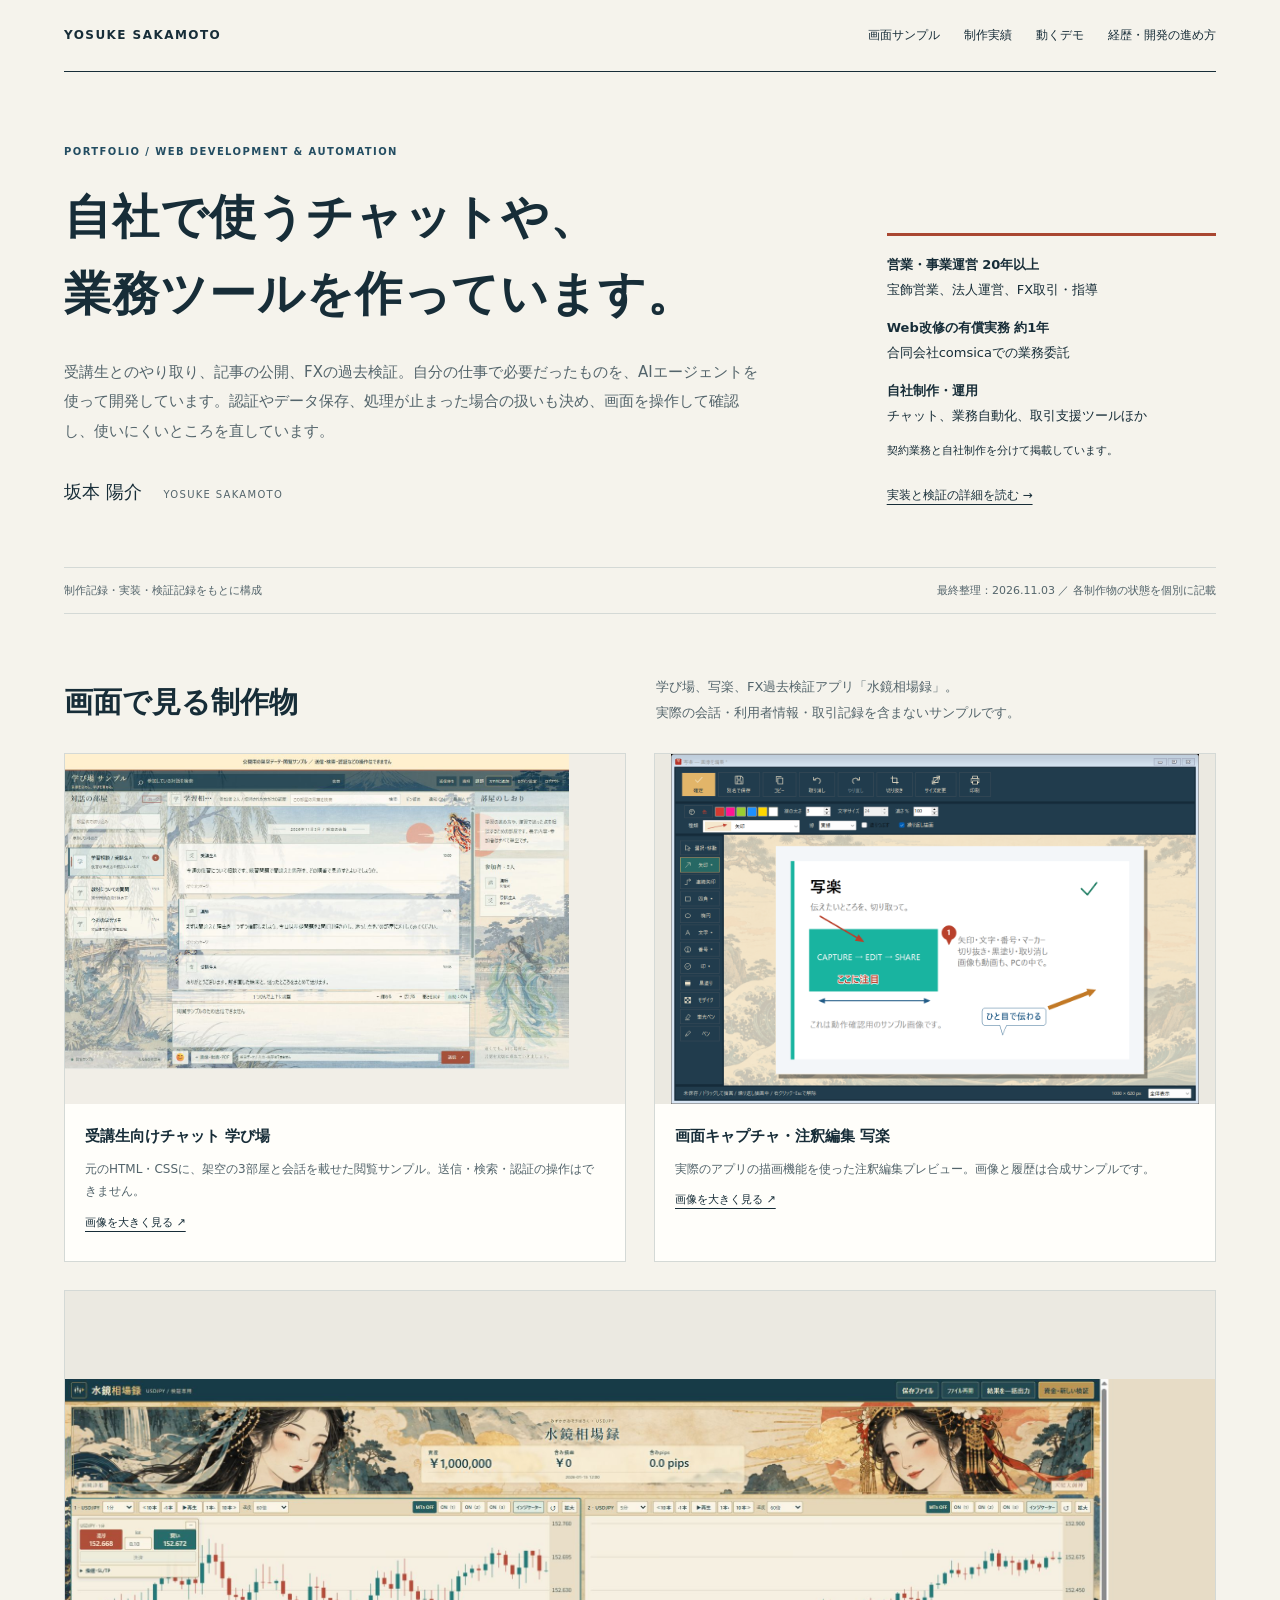
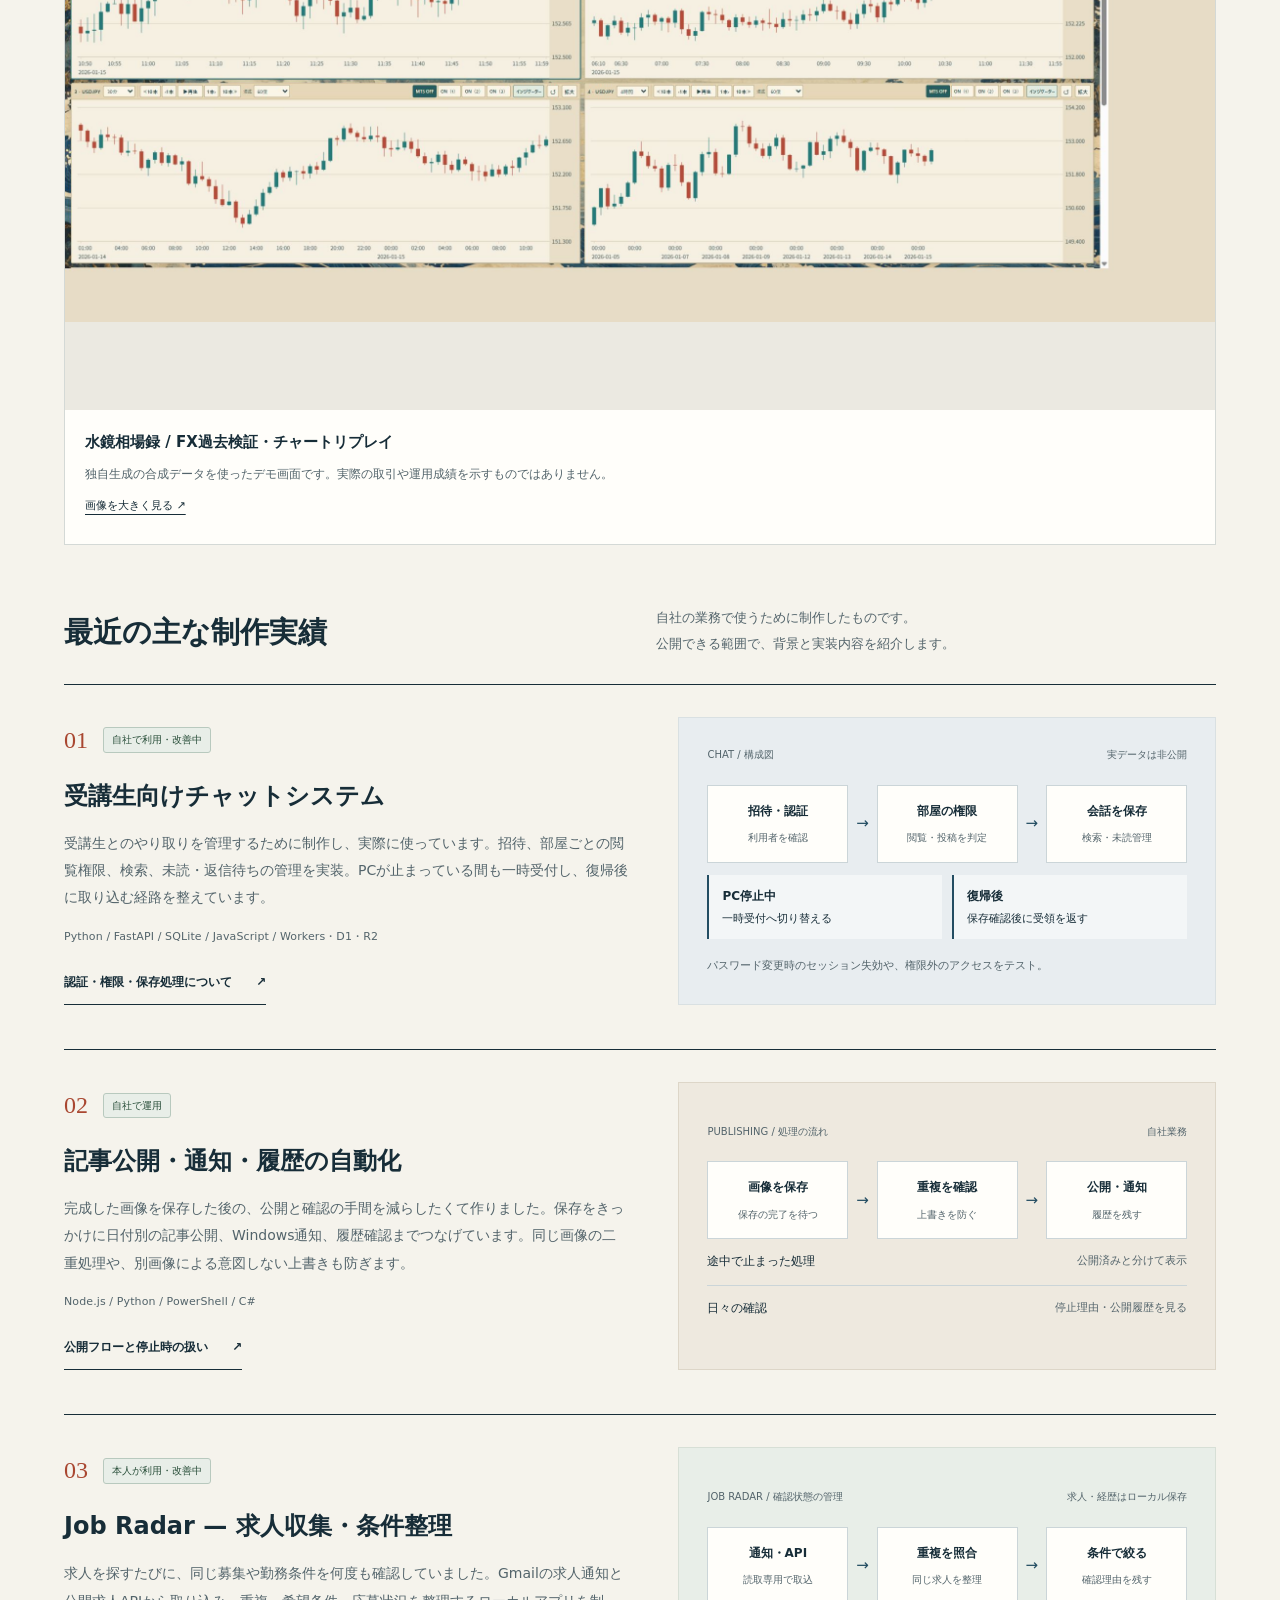
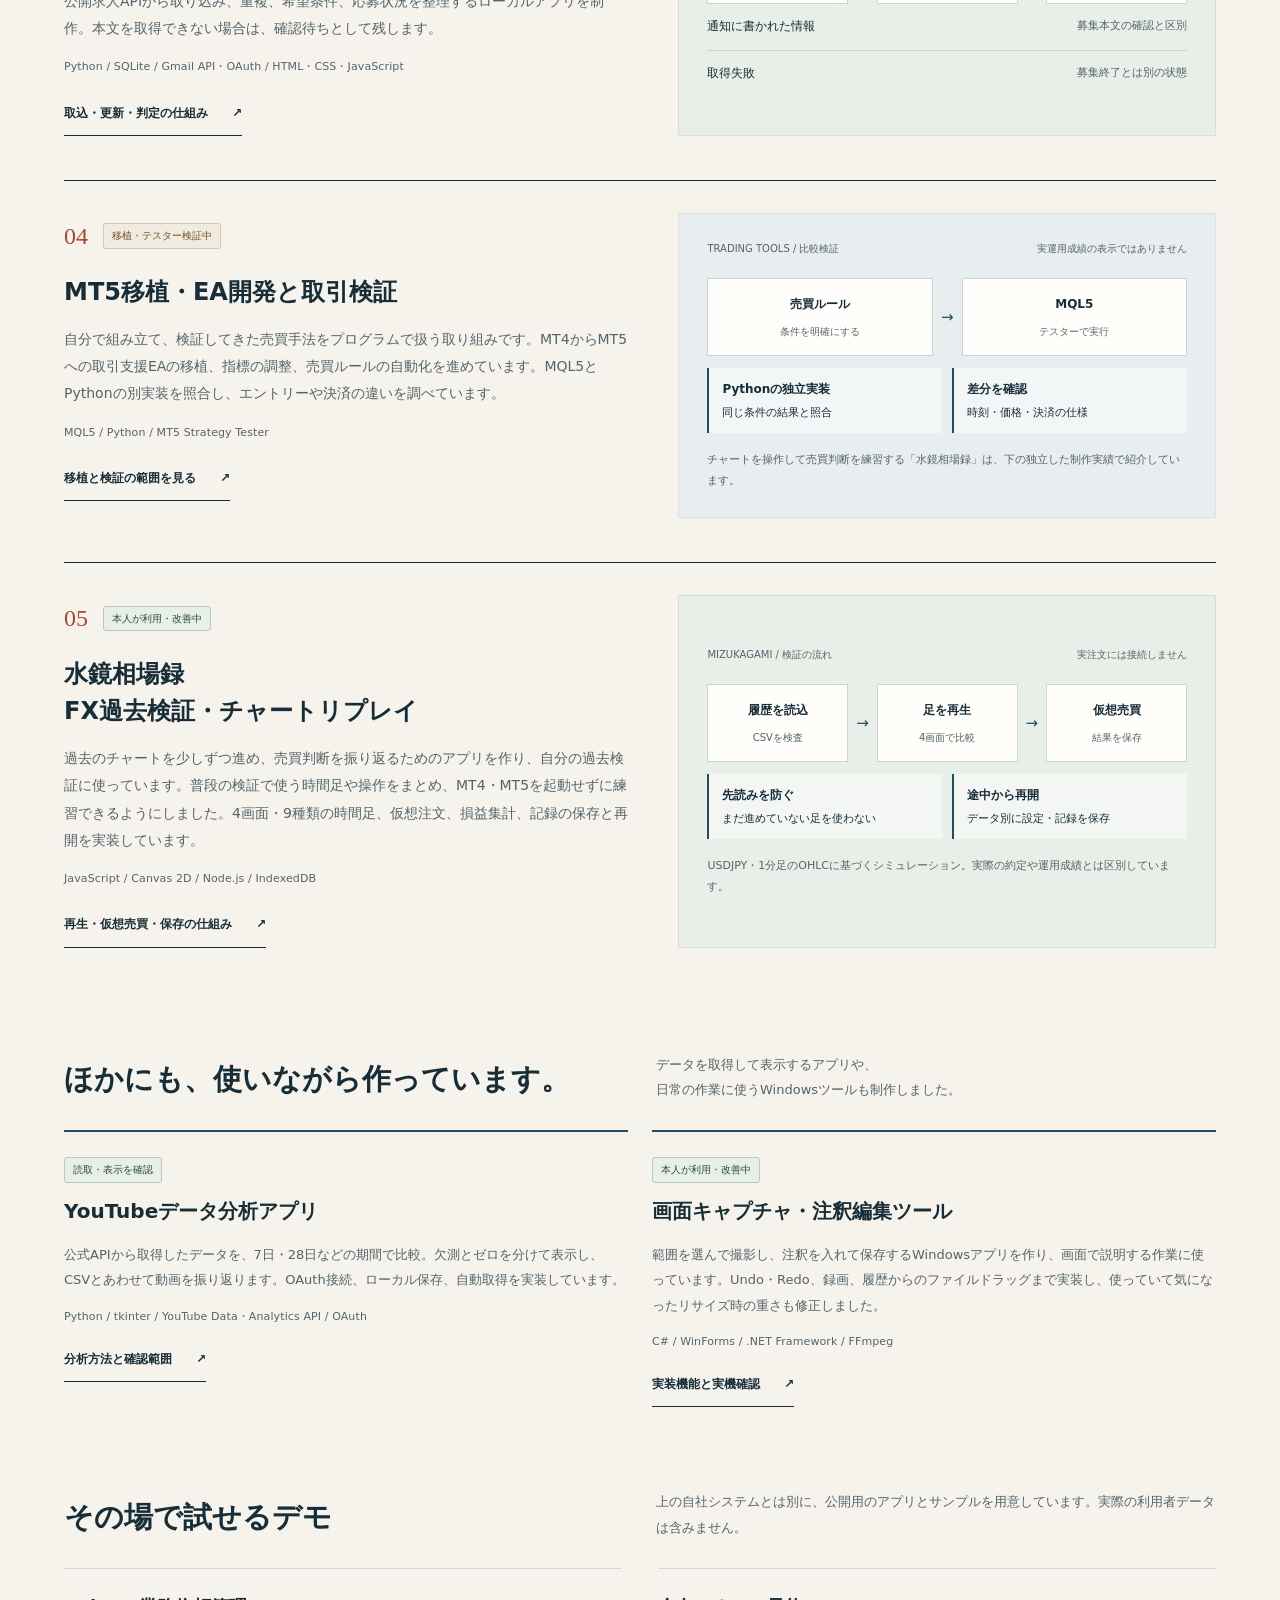
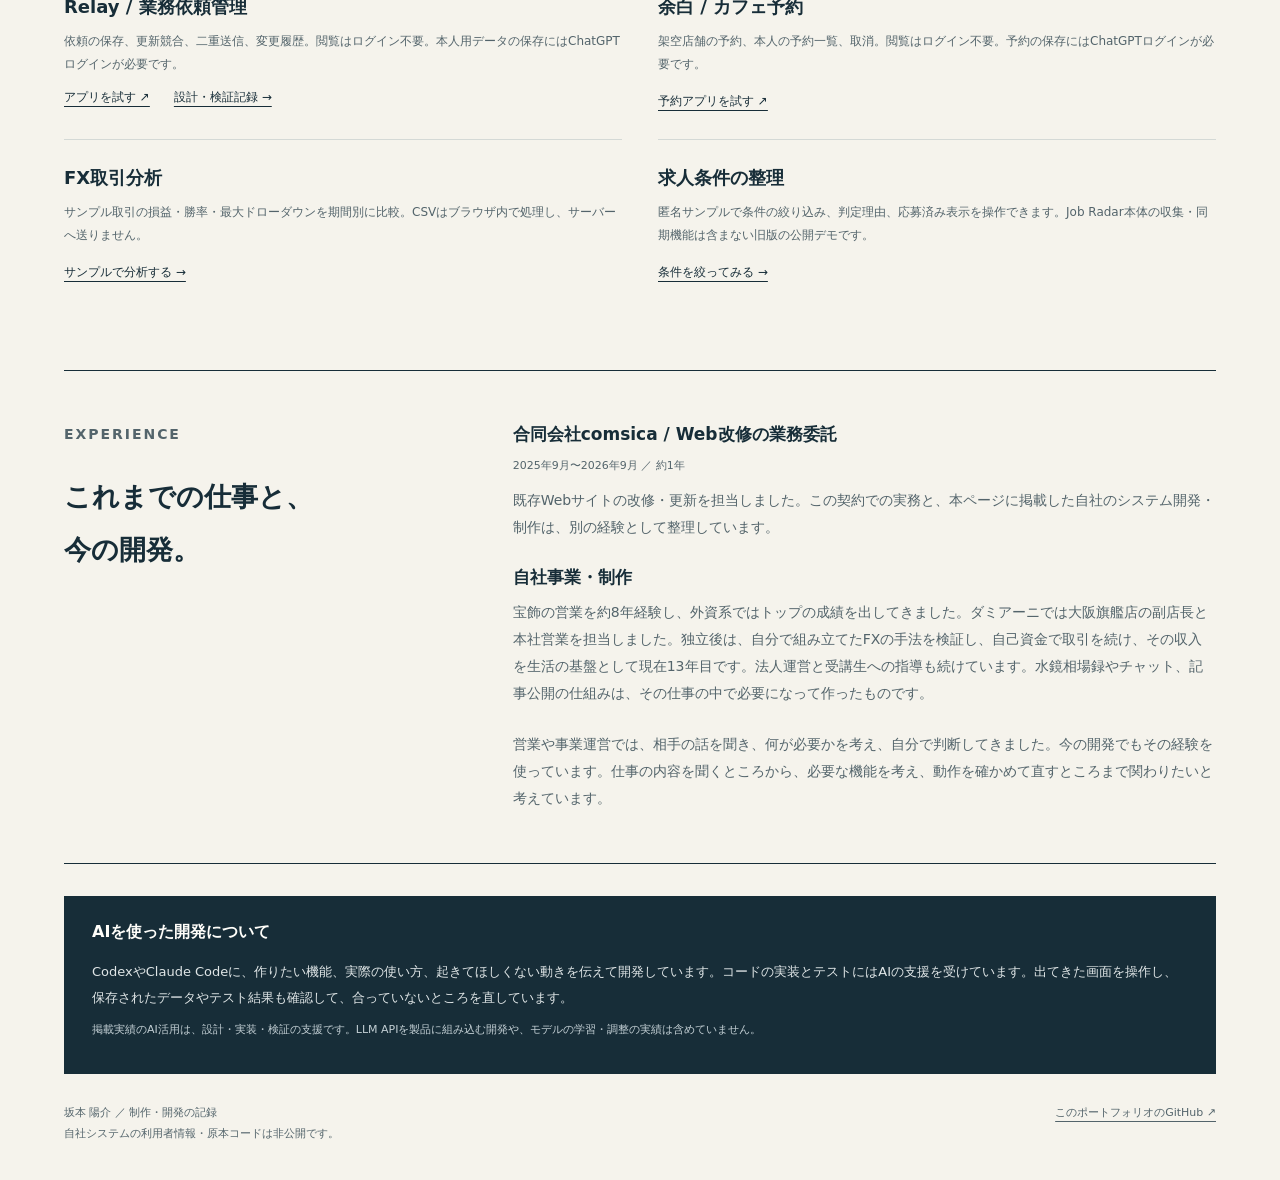
==== commit 644d6d2a: "Reflect active use of chat, capture and replay tools" ====
--- a/index.html
+++ b/index.html
@@ -3,7 +3,7 @@
 <head>
   <meta charset="utf-8"><meta name="viewport" content="width=device-width, initial-scale=1">
   <meta name="description" content="坂本陽介の制作・開発記録。受講生向けチャット、業務自動化、Job Radar、水鏡相場録、MT5移植・EA開発。Web改修の有償実務と自社制作を分け、実装・検証の範囲を紹介します。">
-  <meta name="portfolio-version" content="ai-product-mizukagami-20261103">
+  <meta name="portfolio-version" content="ai-product-in-use-20261104">
   <title>坂本陽介 | Web開発・業務自動化のポートフォリオ</title>
   <link rel="stylesheet" href="./assets/portfolio.css">
 </head>
@@ -15,13 +15,13 @@
   <div class="strip"><span>制作記録・実装・検証記録をもとに構成</span><span>最終整理：2026.11.03 ／ 各制作物の状態を個別に記載</span></div>
 <section id="screens" class="section" aria-labelledby="screens-title"><div class="section-head"><h2 id="screens-title">画面で見る制作物</h2><p>学び場、写楽、FX過去検証アプリ「水鏡相場録」。<br>実際の会話・利用者情報・取引記録を含まないサンプルです。</p></div><div class="screen-grid"><figure class="screen-sample "><a href="./assets/chat-sample.jpg" target="_blank" rel="noreferrer" aria-label="受講生向けチャット 学び場の画像を大きく開く"><img src="./assets/chat-sample.jpg" width="1422" height="889" loading="lazy" decoding="async" alt="受講生向けチャット 学び場の公開用サンプル画面"></a><figcaption><strong>受講生向けチャット 学び場</strong><span>元のHTML・CSSに、架空の3部屋と会話を載せた閲覧サンプル。送信・検索・認証の操作はできません。</span><a href="./assets/chat-sample.jpg" target="_blank" rel="noreferrer">画像を大きく見る ↗</a></figcaption></figure><figure class="screen-sample "><a href="./assets/capture-sample.png" target="_blank" rel="noreferrer" aria-label="画面キャプチャ・注釈編集 写楽の画像を大きく開く"><img src="./assets/capture-sample.png" width="1280" height="850" loading="lazy" decoding="async" alt="画面キャプチャ・注釈編集 写楽の公開用サンプル画面"></a><figcaption><strong>画面キャプチャ・注釈編集 写楽</strong><span>実際のアプリの描画機能を使った注釈編集プレビュー。画像と履歴は合成サンプルです。</span><a href="./assets/capture-sample.png" target="_blank" rel="noreferrer">画像を大きく見る ↗</a></figcaption></figure><figure class="screen-sample screen-wide"><a href="./assets/mizukagami-sample.jpg" target="_blank" rel="noreferrer" aria-label="水鏡相場録の画像を大きく開く"><img src="./assets/mizukagami-sample.jpg" width="2352" height="1112" loading="lazy" decoding="async" alt="水鏡相場録の合成データによる4画面チャートリプレイ"></a><figcaption><strong>水鏡相場録 / FX過去検証・チャートリプレイ</strong><span>独自生成の合成データを使ったデモ画面です。実際の取引や運用成績を示すものではありません。</span><a href="./assets/mizukagami-sample.jpg" target="_blank" rel="noreferrer">画像を大きく見る ↗</a></figcaption></figure></div></section>
   <section id="works" class="section" aria-labelledby="works-title"><div class="section-head"><h2 id="works-title">最近の主な制作実績</h2><p>自社の業務で使うために制作したものです。<br>公開できる範囲で、背景と実装内容を紹介します。</p></div>
-    <article class="work"><div class="work-copy"><div class="work-title"><span class="num">01</span><span class="status prep">限定公開・導入準備</span></div><h3>受講生向けチャットシステム</h3><p>受講生とのやり取りを管理するために制作しました。招待、部屋ごとの閲覧権限、検索、未読・返信待ちの管理を実装。PCが止まっている間も一時受付し、復帰後に取り込む経路を整えています。</p><p class="tech">Python / FastAPI / SQLite / JavaScript / Workers・D1・R2</p><a class="text-link" href="./engineering/product-work/#chat">認証・権限・保存処理について <span>↗</span></a></div><div class="diagram" role="img" aria-label="チャットの構成図。招待・認証を通して部屋ごとの閲覧権限を判定し、会話を保存する。PC停止中は一時受付し、復帰後に取り込む。"><p class="diagram-label"><span>CHAT / 構成図</span><span>実データは非公開</span></p><div class="flow"><div class="node">招待・認証<small>利用者を確認</small></div><span class="arrow">→</span><div class="node">部屋の権限<small>閲覧・投稿を判定</small></div><span class="arrow">→</span><div class="node">会話を保存<small>検索・未読管理</small></div></div><div class="split"><div><strong>PC停止中</strong>一時受付へ切り替える</div><div><strong>復帰後</strong>保存確認後に受領を返す</div></div><p class="diagram-note">パスワード変更時のセッション失効や、権限外のアクセスをテスト。</p></div></article>
+    <article class="work"><div class="work-copy"><div class="work-title"><span class="num">01</span><span class="status">自社で利用・改善中</span></div><h3>受講生向けチャットシステム</h3><p>受講生とのやり取りを管理するために制作し、実際に使っています。招待、部屋ごとの閲覧権限、検索、未読・返信待ちの管理を実装。PCが止まっている間も一時受付し、復帰後に取り込む経路を整えています。</p><p class="tech">Python / FastAPI / SQLite / JavaScript / Workers・D1・R2</p><a class="text-link" href="./engineering/product-work/#chat">認証・権限・保存処理について <span>↗</span></a></div><div class="diagram" role="img" aria-label="チャットの構成図。招待・認証を通して部屋ごとの閲覧権限を判定し、会話を保存する。PC停止中は一時受付し、復帰後に取り込む。"><p class="diagram-label"><span>CHAT / 構成図</span><span>実データは非公開</span></p><div class="flow"><div class="node">招待・認証<small>利用者を確認</small></div><span class="arrow">→</span><div class="node">部屋の権限<small>閲覧・投稿を判定</small></div><span class="arrow">→</span><div class="node">会話を保存<small>検索・未読管理</small></div></div><div class="split"><div><strong>PC停止中</strong>一時受付へ切り替える</div><div><strong>復帰後</strong>保存確認後に受領を返す</div></div><p class="diagram-note">パスワード変更時のセッション失効や、権限外のアクセスをテスト。</p></div></article>
     <article class="work"><div class="work-copy"><div class="work-title"><span class="num">02</span><span class="status">自社で運用</span></div><h3>記事公開・通知・履歴の自動化</h3><p>完成した画像を保存した後の、公開と確認の手間を減らしたくて作りました。保存をきっかけに日付別の記事公開、Windows通知、履歴確認までつなげています。同じ画像の二重処理や、別画像による意図しない上書きも防ぎます。</p><p class="tech">Node.js / Python / PowerShell / C#</p><a class="text-link" href="./engineering/product-work/#automation">公開フローと停止時の扱い <span>↗</span></a></div><div class="diagram warm" role="img" aria-label="記事公開の構成図。保存完了を確認し、重複を検査してから公開・通知する。受付、処理中、停止、公開済みを区別する。"><p class="diagram-label"><span>PUBLISHING / 処理の流れ</span><span>自社業務</span></p><div class="flow"><div class="node">画像を保存<small>保存の完了を待つ</small></div><span class="arrow">→</span><div class="node">重複を確認<small>上書きを防ぐ</small></div><span class="arrow">→</span><div class="node">公開・通知<small>履歴を残す</small></div></div><div class="queue-row"><span>途中で止まった処理</span><span>公開済みと分けて表示</span></div><div class="queue-row"><span>日々の確認</span><span>停止理由・公開履歴を見る</span></div></div></article>
     <article class="work"><div class="work-copy"><div class="work-title"><span class="num">03</span><span class="status">本人が利用・改善中</span></div><h3>Job Radar — 求人収集・条件整理</h3><p>求人を探すたびに、同じ募集や勤務条件を何度も確認していました。Gmailの求人通知と公開求人APIから取り込み、重複、希望条件、応募状況を整理するローカルアプリを制作。本文を取得できない場合は、確認待ちとして残します。</p><p class="tech">Python / SQLite / Gmail API・OAuth / HTML・CSS・JavaScript</p><a class="text-link" href="./engineering/product-work/#radar">取込・更新・判定の仕組み <span>↗</span></a></div><div class="diagram green" role="img" aria-label="求人整理の構成図。通知と公開APIから取込、重複照合、条件ごとの整理を行う。本文未確認、取得失敗、募集終了を区別する。"><p class="diagram-label"><span>JOB RADAR / 確認状態の管理</span><span>求人・経歴はローカル保存</span></p><div class="flow"><div class="node">通知・API<small>読取専用で取込</small></div><span class="arrow">→</span><div class="node">重複を照合<small>同じ求人を整理</small></div><span class="arrow">→</span><div class="node">条件で絞る<small>確認理由を残す</small></div></div><div class="queue-row"><span>通知に書かれた情報</span><span>募集本文の確認と区別</span></div><div class="queue-row"><span>取得失敗</span><span>募集終了とは別の状態</span></div></div></article>
     <article class="work"><div class="work-copy"><div class="work-title"><span class="num">04</span><span class="status test">移植・テスター検証中</span></div><h3>MT5移植・EA開発と取引検証</h3><p>自分で組み立て、検証してきた売買手法をプログラムで扱う取り組みです。MT4からMT5への取引支援EAの移植、指標の調整、売買ルールの自動化を進めています。MQL5とPythonの別実装を照合し、エントリーや決済の違いを調べています。</p><p class="tech">MQL5 / Python / MT5 Strategy Tester</p><a class="text-link" href="./engineering/product-work/#trading">移植と検証の範囲を見る <span>↗</span></a></div><div class="diagram" role="img" aria-label="取引検証の構成図。同じ売買ルールをMQL5とPythonで実装し、時刻・価格・初期条件を揃えて結果を照合する。"><p class="diagram-label"><span>TRADING TOOLS / 比較検証</span><span>実運用成績の表示ではありません</span></p><div class="flow"><div class="node">売買ルール<small>条件を明確にする</small></div><span class="arrow">→</span><div class="node">MQL5<small>テスターで実行</small></div></div><div class="split"><div><strong>Pythonの独立実装</strong>同じ条件の結果と照合</div><div><strong>差分を確認</strong>時刻・価格・決済の仕様</div></div><p class="diagram-note">チャートを操作して売買判断を練習する「水鏡相場録」は、下の独立した制作実績で紹介しています。</p></div></article>
-    <article class="work"><div class="work-copy"><div class="work-title"><span class="num">05</span><span class="status test">本人用ローカル版・検証中</span></div><h3>水鏡相場録<br>FX過去検証・チャートリプレイ</h3><p>過去のチャートを少しずつ進め、売買判断を振り返るためのアプリです。普段の検証で使う時間足や操作をまとめ、MT4・MT5を起動せずに練習できるようにしました。4画面・9種類の時間足、仮想注文、損益集計、記録の保存と再開を実装しています。</p><p class="tech">JavaScript / Canvas 2D / Node.js / IndexedDB</p><a class="text-link" href="./engineering/product-work/#mizukagami">再生・仮想売買・保存の仕組み <span>↗</span></a></div><div class="diagram green" role="img" aria-label="水鏡相場録の構成図。CSVを取り込み、既知の足まででチャートを再生し、仮想注文と検証記録を保存する。"><p class="diagram-label"><span>MIZUKAGAMI / 検証の流れ</span><span>実注文には接続しません</span></p><div class="flow"><div class="node">履歴を読込<small>CSVを検査</small></div><span class="arrow">→</span><div class="node">足を再生<small>4画面で比較</small></div><span class="arrow">→</span><div class="node">仮想売買<small>結果を保存</small></div></div><div class="split"><div><strong>先読みを防ぐ</strong>まだ進めていない足を使わない</div><div><strong>途中から再開</strong>データ別に設定・記録を保存</div></div><p class="diagram-note">USDJPY・1分足のOHLCに基づくシミュレーション。実際の約定や運用成績とは区別しています。</p></div></article>
+    <article class="work"><div class="work-copy"><div class="work-title"><span class="num">05</span><span class="status">本人が利用・改善中</span></div><h3>水鏡相場録<br>FX過去検証・チャートリプレイ</h3><p>過去のチャートを少しずつ進め、売買判断を振り返るためのアプリを作り、自分の過去検証に使っています。普段の検証で使う時間足や操作をまとめ、MT4・MT5を起動せずに練習できるようにしました。4画面・9種類の時間足、仮想注文、損益集計、記録の保存と再開を実装しています。</p><p class="tech">JavaScript / Canvas 2D / Node.js / IndexedDB</p><a class="text-link" href="./engineering/product-work/#mizukagami">再生・仮想売買・保存の仕組み <span>↗</span></a></div><div class="diagram green" role="img" aria-label="水鏡相場録の構成図。CSVを取り込み、既知の足まででチャートを再生し、仮想注文と検証記録を保存する。"><p class="diagram-label"><span>MIZUKAGAMI / 検証の流れ</span><span>実注文には接続しません</span></p><div class="flow"><div class="node">履歴を読込<small>CSVを検査</small></div><span class="arrow">→</span><div class="node">足を再生<small>4画面で比較</small></div><span class="arrow">→</span><div class="node">仮想売買<small>結果を保存</small></div></div><div class="split"><div><strong>先読みを防ぐ</strong>まだ進めていない足を使わない</div><div><strong>途中から再開</strong>データ別に設定・記録を保存</div></div><p class="diagram-note">USDJPY・1分足のOHLCに基づくシミュレーション。実際の約定や運用成績とは区別しています。</p></div></article>
   </section>
-  <section class="section" aria-labelledby="recent-title"><div class="section-head"><h2 id="recent-title">ほかにも、使いながら作っています。</h2><p>データを取得して表示するアプリや、<br>日常の作業に使うWindowsツールも制作しました。</p></div><div class="more-grid"><article class="small-work"><span class="status">読取・表示を確認</span><h3>YouTubeデータ分析アプリ</h3><p>公式APIから取得したデータを、7日・28日などの期間で比較。欠測とゼロを分けて表示し、CSVとあわせて動画を振り返ります。OAuth接続、ローカル保存、自動取得を実装しています。</p><p class="tech">Python / tkinter / YouTube Data・Analytics API / OAuth</p><a class="text-link" href="./engineering/product-work/#analytics">分析方法と確認範囲 <span>↗</span></a></article><article class="small-work"><span class="status">Windows実機で検証</span><h3>画面キャプチャ・注釈編集ツール</h3><p>範囲を選んで撮影し、注釈を入れて保存するWindowsアプリ。Undo・Redo、録画、履歴からのファイルドラッグまで実装し、使っていて気になったリサイズ時の重さも修正しました。</p><p class="tech">C# / WinForms / .NET Framework / FFmpeg</p><a class="text-link" href="./engineering/product-work/#capture">実装機能と実機確認 <span>↗</span></a></article></div></section>
+  <section class="section" aria-labelledby="recent-title"><div class="section-head"><h2 id="recent-title">ほかにも、使いながら作っています。</h2><p>データを取得して表示するアプリや、<br>日常の作業に使うWindowsツールも制作しました。</p></div><div class="more-grid"><article class="small-work"><span class="status">読取・表示を確認</span><h3>YouTubeデータ分析アプリ</h3><p>公式APIから取得したデータを、7日・28日などの期間で比較。欠測とゼロを分けて表示し、CSVとあわせて動画を振り返ります。OAuth接続、ローカル保存、自動取得を実装しています。</p><p class="tech">Python / tkinter / YouTube Data・Analytics API / OAuth</p><a class="text-link" href="./engineering/product-work/#analytics">分析方法と確認範囲 <span>↗</span></a></article><article class="small-work"><span class="status">本人が利用・改善中</span><h3>画面キャプチャ・注釈編集ツール</h3><p>範囲を選んで撮影し、注釈を入れて保存するWindowsアプリを作り、画面で説明する作業に使っています。Undo・Redo、録画、履歴からのファイルドラッグまで実装し、使っていて気になったリサイズ時の重さも修正しました。</p><p class="tech">C# / WinForms / .NET Framework / FFmpeg</p><a class="text-link" href="./engineering/product-work/#capture">実装機能と実機確認 <span>↗</span></a></article></div></section>
   <section id="demos" class="section" aria-labelledby="demos-title"><div class="section-head"><h2 id="demos-title">その場で試せるデモ</h2><p>上の自社システムとは別に、公開用のアプリとサンプルを用意しています。実際の利用者データは含みません。</p></div><div class="demos"><article class="demo"><h3>Relay / 業務依頼管理</h3><p>依頼の保存、更新競合、二重送信、変更履歴。閲覧はログイン不要。本人用データの保存にはChatGPTログインが必要です。</p><div class="links"><a href="https://sakamoto-relay-ops.sukekyu82.chatgpt.site/" target="_blank" rel="noreferrer">アプリを試す ↗</a><a href="./engineering/relay/">設計・検証記録 →</a></div></article><article class="demo"><h3>余白 / カフェ予約</h3><p>架空店舗の予約、本人の予約一覧、取消。閲覧はログイン不要。予約の保存にはChatGPTログインが必要です。</p><a href="https://yohaku-cafe-reservation.sukekyu82.chatgpt.site" target="_blank" rel="noreferrer">予約アプリを試す ↗</a></article><article class="demo"><h3>FX取引分析</h3><p>サンプル取引の損益・勝率・最大ドローダウンを期間別に比較。CSVはブラウザ内で処理し、サーバーへ送りません。</p><a href="./projects/fx-trade-analytics/">サンプルで分析する →</a></article><article class="demo"><h3>求人条件の整理</h3><p>匿名サンプルで条件の絞り込み、判定理由、応募済み表示を操作できます。Job Radar本体の収集・同期機能は含まない旧版の公開デモです。</p><a href="./projects/remote-job-triage-demo/">条件を絞ってみる →</a></article></div></section>
   <section id="career" class="career" aria-labelledby="career-title"><div><p class="eyebrow">EXPERIENCE</p><h2 id="career-title">これまでの仕事と、<br>今の開発。</h2></div><div><h3>合同会社comsica / Web改修の業務委託</h3><span class="period">2025年9月〜2026年9月 ／ 約1年</span><p>既存Webサイトの改修・更新を担当しました。この契約での実務と、本ページに掲載した自社のシステム開発・制作は、別の経験として整理しています。</p><h3>自社事業・制作</h3><p>宝飾の営業を約8年経験し、外資系ではトップの成績を出してきました。ダミアーニでは大阪旗艦店の副店長と本社営業を担当しました。独立後は、自分で組み立てたFXの手法を検証し、自己資金で取引を続け、その収入を生活の基盤として現在13年目です。法人運営と受講生への指導も続けています。水鏡相場録やチャット、記事公開の仕組みは、その仕事の中で必要になって作ったものです。</p><p>営業や事業運営では、相手の話を聞き、何が必要かを考え、自分で判断してきました。今の開発でもその経験を使っています。仕事の内容を聞くところから、必要な機能を考え、動作を確かめて直すところまで関わりたいと考えています。</p></div></section>
   <aside class="ai-note" aria-labelledby="ai-title"><h3 id="ai-title">AIを使った開発について</h3><p>CodexやClaude Codeに、作りたい機能、実際の使い方、起きてほしくない動きを伝えて開発しています。コードの実装とテストにはAIの支援を受けています。出てきた画面を操作し、保存されたデータやテスト結果も確認して、合っていないところを直しています。</p><p class="note">掲載実績のAI活用は、設計・実装・検証の支援です。LLM APIを製品に組み込む開発や、モデルの学習・調整の実績は含めていません。</p></aside>
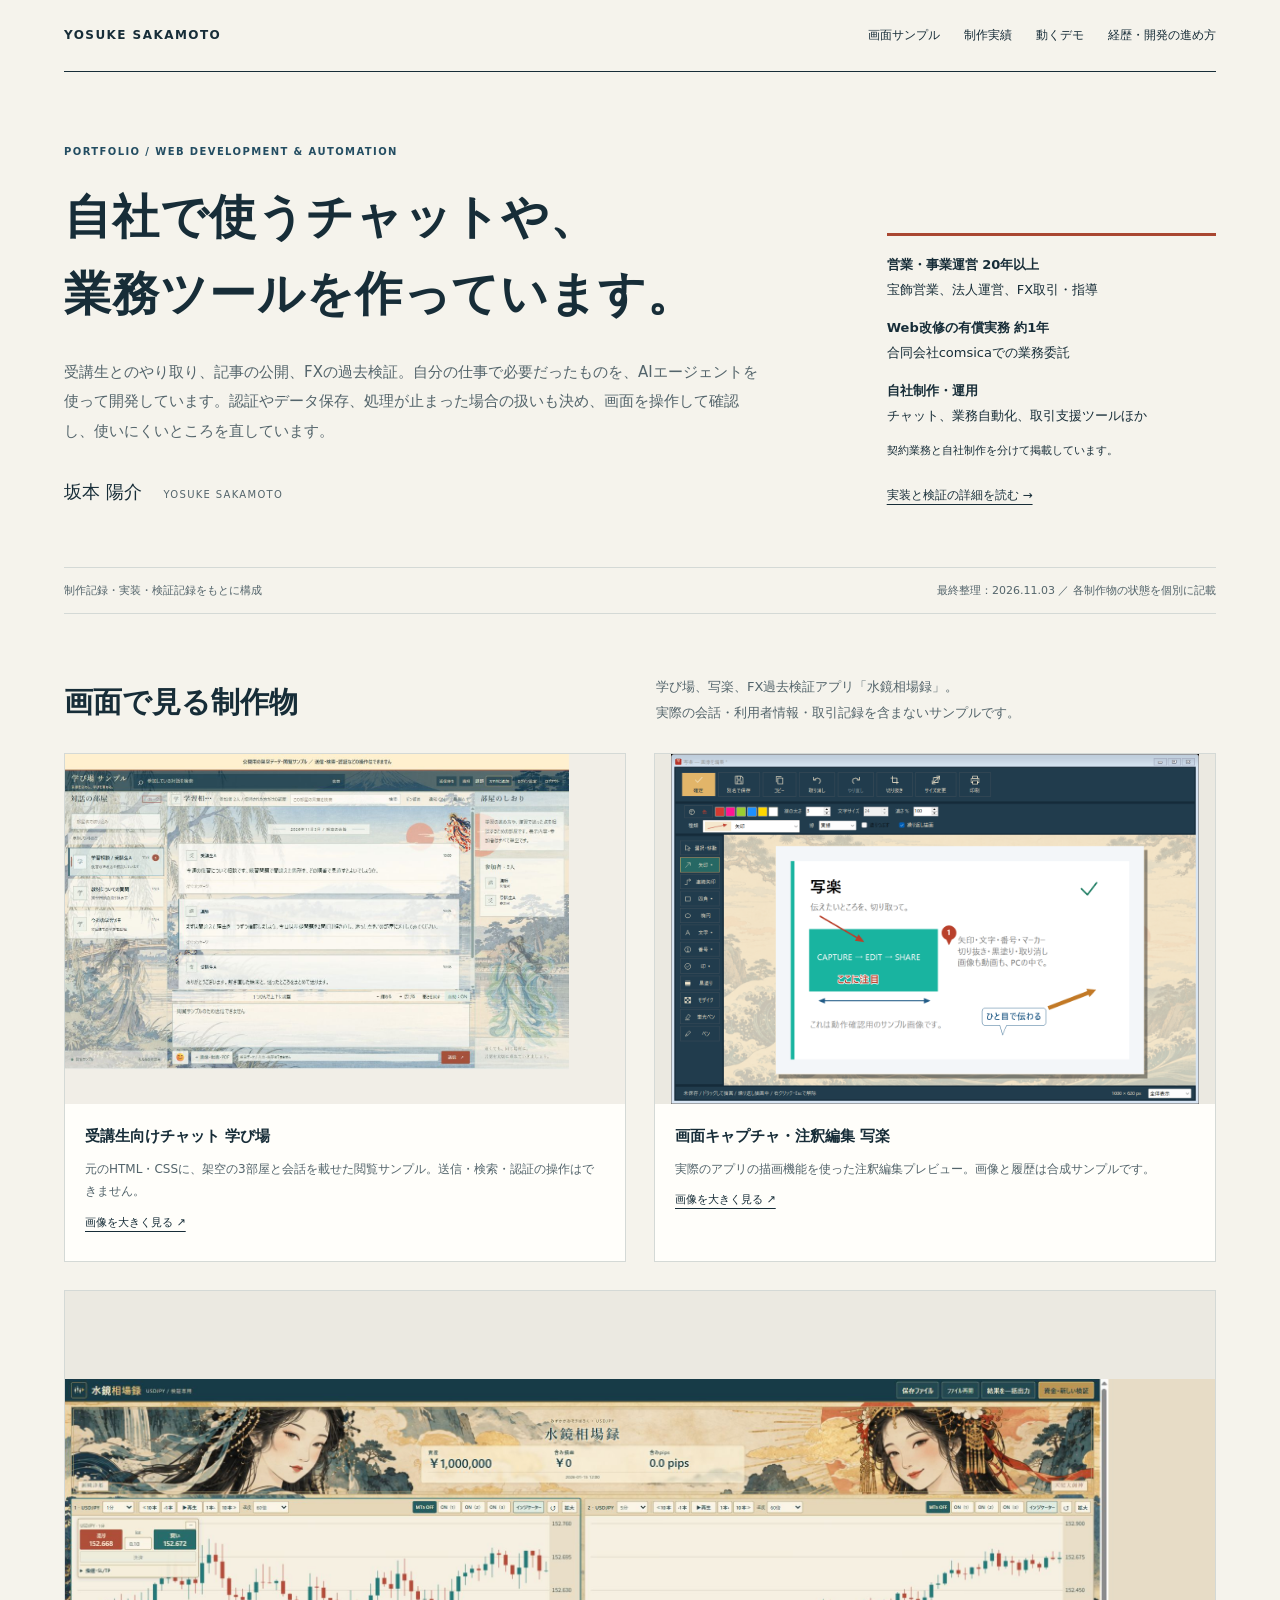
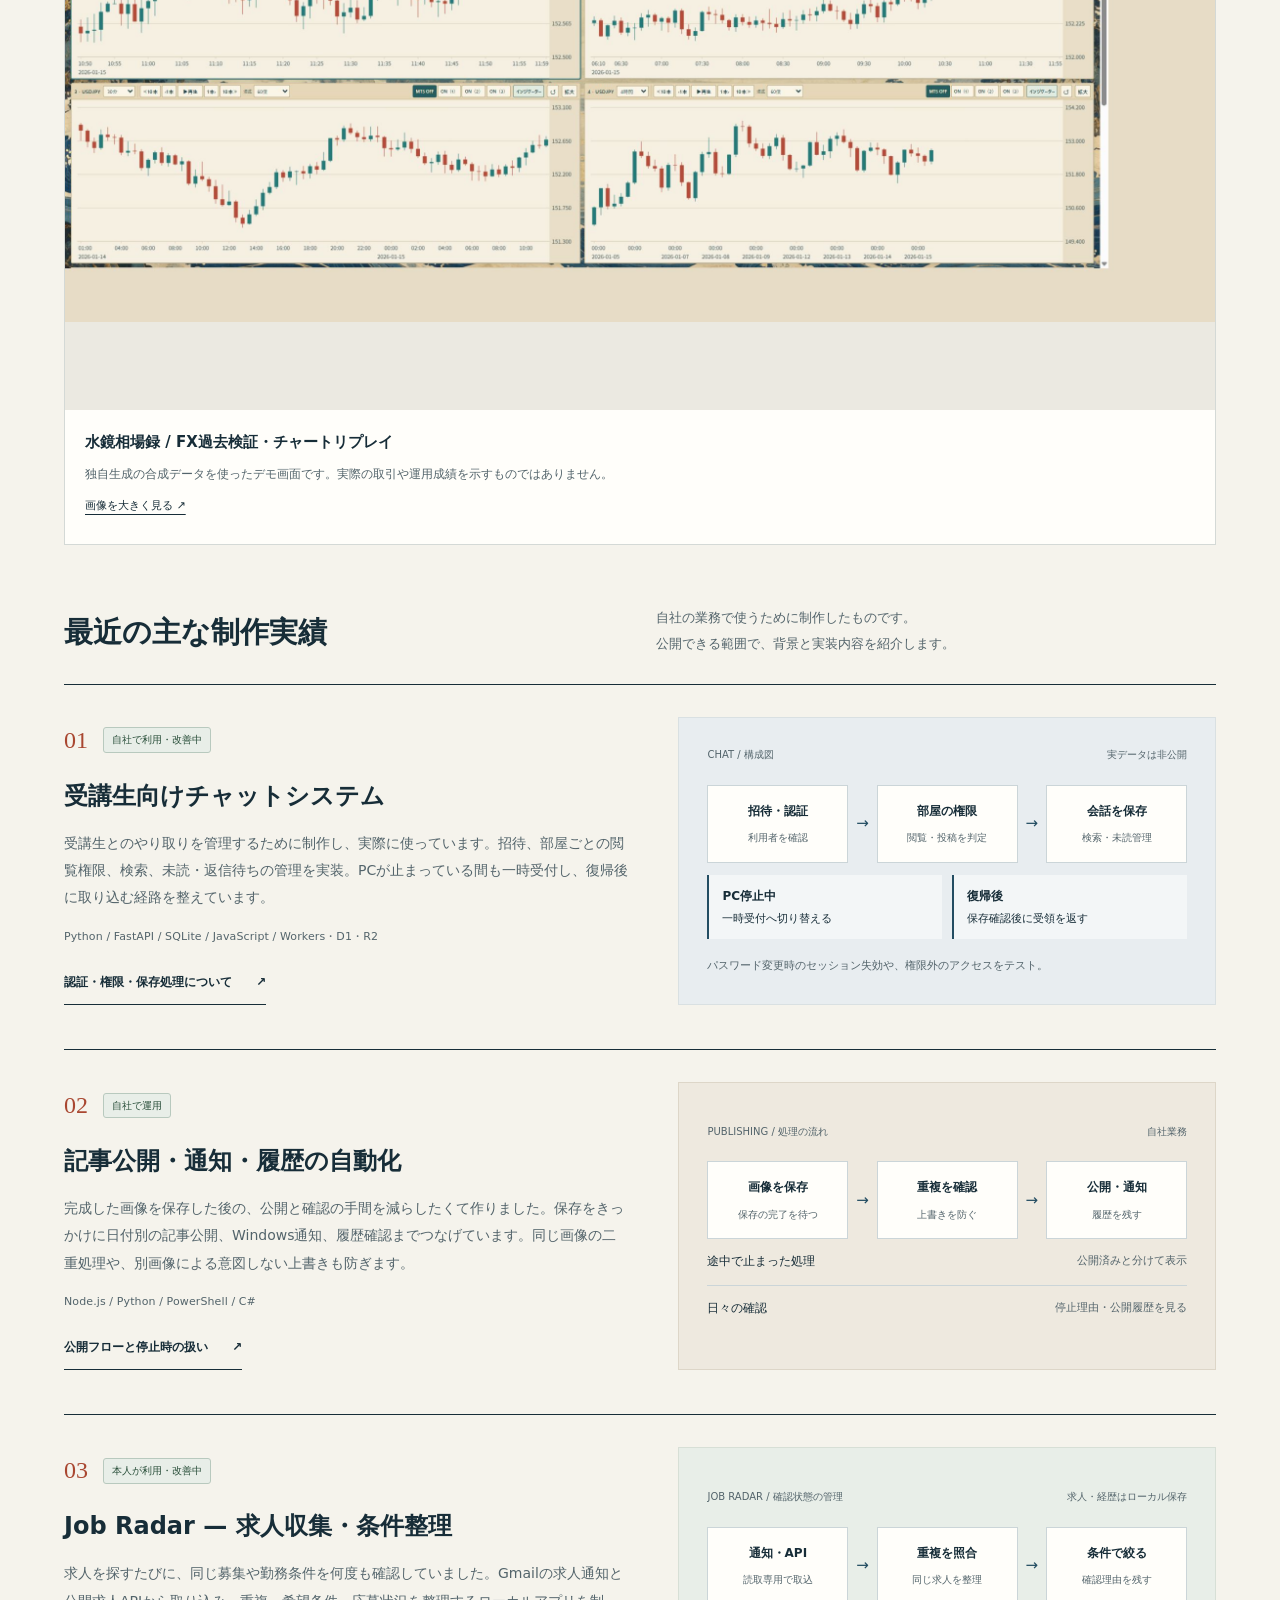
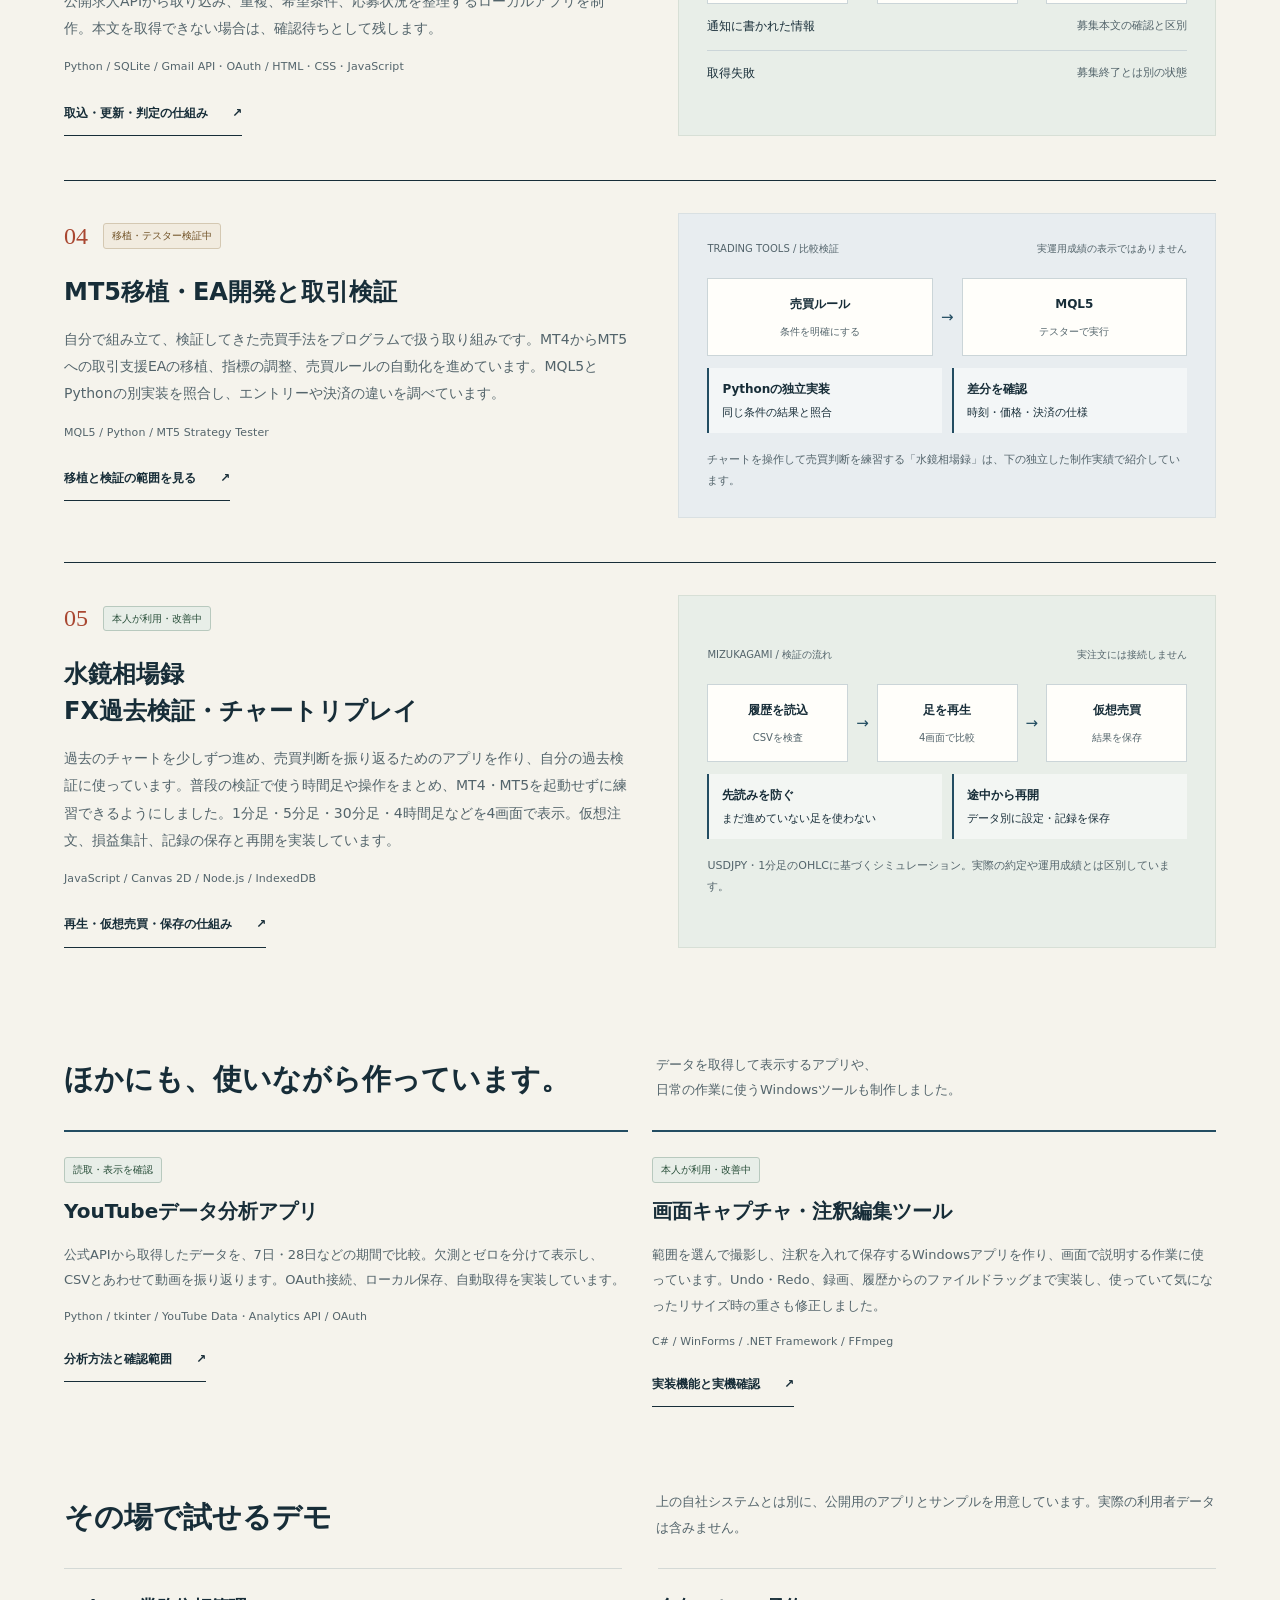
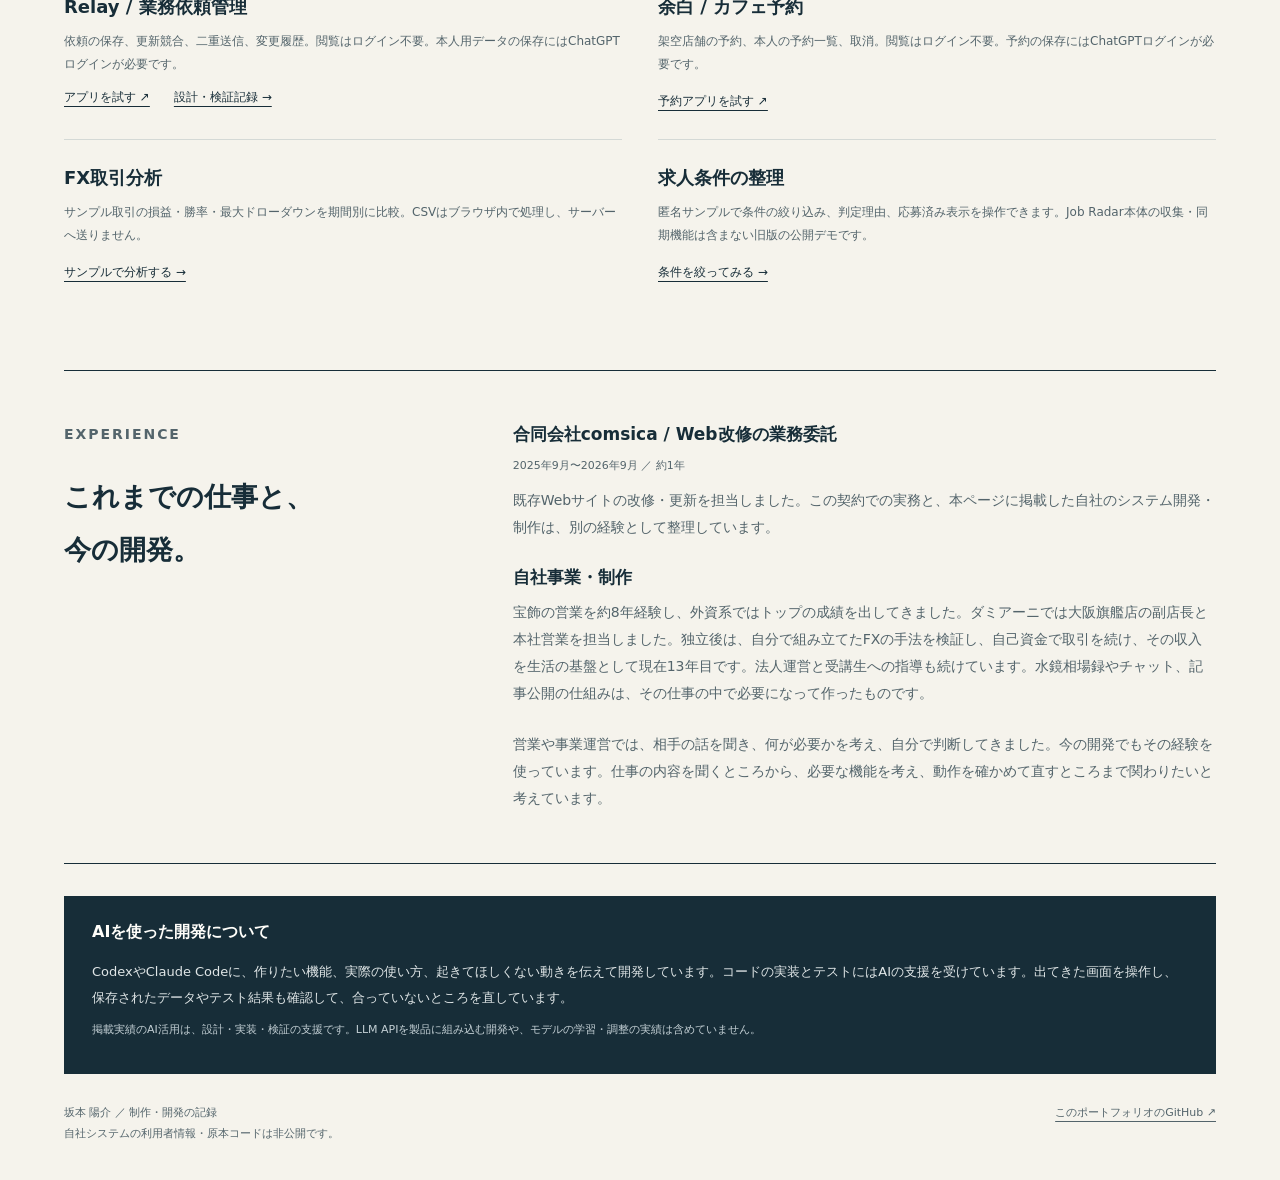
==== commit 903a3ae7: "Clarify replay chart timeframe examples" ====
--- a/index.html
+++ b/index.html
@@ -19,7 +19,7 @@
     <article class="work"><div class="work-copy"><div class="work-title"><span class="num">02</span><span class="status">自社で運用</span></div><h3>記事公開・通知・履歴の自動化</h3><p>完成した画像を保存した後の、公開と確認の手間を減らしたくて作りました。保存をきっかけに日付別の記事公開、Windows通知、履歴確認までつなげています。同じ画像の二重処理や、別画像による意図しない上書きも防ぎます。</p><p class="tech">Node.js / Python / PowerShell / C#</p><a class="text-link" href="./engineering/product-work/#automation">公開フローと停止時の扱い <span>↗</span></a></div><div class="diagram warm" role="img" aria-label="記事公開の構成図。保存完了を確認し、重複を検査してから公開・通知する。受付、処理中、停止、公開済みを区別する。"><p class="diagram-label"><span>PUBLISHING / 処理の流れ</span><span>自社業務</span></p><div class="flow"><div class="node">画像を保存<small>保存の完了を待つ</small></div><span class="arrow">→</span><div class="node">重複を確認<small>上書きを防ぐ</small></div><span class="arrow">→</span><div class="node">公開・通知<small>履歴を残す</small></div></div><div class="queue-row"><span>途中で止まった処理</span><span>公開済みと分けて表示</span></div><div class="queue-row"><span>日々の確認</span><span>停止理由・公開履歴を見る</span></div></div></article>
     <article class="work"><div class="work-copy"><div class="work-title"><span class="num">03</span><span class="status">本人が利用・改善中</span></div><h3>Job Radar — 求人収集・条件整理</h3><p>求人を探すたびに、同じ募集や勤務条件を何度も確認していました。Gmailの求人通知と公開求人APIから取り込み、重複、希望条件、応募状況を整理するローカルアプリを制作。本文を取得できない場合は、確認待ちとして残します。</p><p class="tech">Python / SQLite / Gmail API・OAuth / HTML・CSS・JavaScript</p><a class="text-link" href="./engineering/product-work/#radar">取込・更新・判定の仕組み <span>↗</span></a></div><div class="diagram green" role="img" aria-label="求人整理の構成図。通知と公開APIから取込、重複照合、条件ごとの整理を行う。本文未確認、取得失敗、募集終了を区別する。"><p class="diagram-label"><span>JOB RADAR / 確認状態の管理</span><span>求人・経歴はローカル保存</span></p><div class="flow"><div class="node">通知・API<small>読取専用で取込</small></div><span class="arrow">→</span><div class="node">重複を照合<small>同じ求人を整理</small></div><span class="arrow">→</span><div class="node">条件で絞る<small>確認理由を残す</small></div></div><div class="queue-row"><span>通知に書かれた情報</span><span>募集本文の確認と区別</span></div><div class="queue-row"><span>取得失敗</span><span>募集終了とは別の状態</span></div></div></article>
     <article class="work"><div class="work-copy"><div class="work-title"><span class="num">04</span><span class="status test">移植・テスター検証中</span></div><h3>MT5移植・EA開発と取引検証</h3><p>自分で組み立て、検証してきた売買手法をプログラムで扱う取り組みです。MT4からMT5への取引支援EAの移植、指標の調整、売買ルールの自動化を進めています。MQL5とPythonの別実装を照合し、エントリーや決済の違いを調べています。</p><p class="tech">MQL5 / Python / MT5 Strategy Tester</p><a class="text-link" href="./engineering/product-work/#trading">移植と検証の範囲を見る <span>↗</span></a></div><div class="diagram" role="img" aria-label="取引検証の構成図。同じ売買ルールをMQL5とPythonで実装し、時刻・価格・初期条件を揃えて結果を照合する。"><p class="diagram-label"><span>TRADING TOOLS / 比較検証</span><span>実運用成績の表示ではありません</span></p><div class="flow"><div class="node">売買ルール<small>条件を明確にする</small></div><span class="arrow">→</span><div class="node">MQL5<small>テスターで実行</small></div></div><div class="split"><div><strong>Pythonの独立実装</strong>同じ条件の結果と照合</div><div><strong>差分を確認</strong>時刻・価格・決済の仕様</div></div><p class="diagram-note">チャートを操作して売買判断を練習する「水鏡相場録」は、下の独立した制作実績で紹介しています。</p></div></article>
-    <article class="work"><div class="work-copy"><div class="work-title"><span class="num">05</span><span class="status">本人が利用・改善中</span></div><h3>水鏡相場録<br>FX過去検証・チャートリプレイ</h3><p>過去のチャートを少しずつ進め、売買判断を振り返るためのアプリを作り、自分の過去検証に使っています。普段の検証で使う時間足や操作をまとめ、MT4・MT5を起動せずに練習できるようにしました。4画面・9種類の時間足、仮想注文、損益集計、記録の保存と再開を実装しています。</p><p class="tech">JavaScript / Canvas 2D / Node.js / IndexedDB</p><a class="text-link" href="./engineering/product-work/#mizukagami">再生・仮想売買・保存の仕組み <span>↗</span></a></div><div class="diagram green" role="img" aria-label="水鏡相場録の構成図。CSVを取り込み、既知の足まででチャートを再生し、仮想注文と検証記録を保存する。"><p class="diagram-label"><span>MIZUKAGAMI / 検証の流れ</span><span>実注文には接続しません</span></p><div class="flow"><div class="node">履歴を読込<small>CSVを検査</small></div><span class="arrow">→</span><div class="node">足を再生<small>4画面で比較</small></div><span class="arrow">→</span><div class="node">仮想売買<small>結果を保存</small></div></div><div class="split"><div><strong>先読みを防ぐ</strong>まだ進めていない足を使わない</div><div><strong>途中から再開</strong>データ別に設定・記録を保存</div></div><p class="diagram-note">USDJPY・1分足のOHLCに基づくシミュレーション。実際の約定や運用成績とは区別しています。</p></div></article>
+    <article class="work"><div class="work-copy"><div class="work-title"><span class="num">05</span><span class="status">本人が利用・改善中</span></div><h3>水鏡相場録<br>FX過去検証・チャートリプレイ</h3><p>過去のチャートを少しずつ進め、売買判断を振り返るためのアプリを作り、自分の過去検証に使っています。普段の検証で使う時間足や操作をまとめ、MT4・MT5を起動せずに練習できるようにしました。1分足・5分足・30分足・4時間足などを4画面で表示。仮想注文、損益集計、記録の保存と再開を実装しています。</p><p class="tech">JavaScript / Canvas 2D / Node.js / IndexedDB</p><a class="text-link" href="./engineering/product-work/#mizukagami">再生・仮想売買・保存の仕組み <span>↗</span></a></div><div class="diagram green" role="img" aria-label="水鏡相場録の構成図。CSVを取り込み、既知の足まででチャートを再生し、仮想注文と検証記録を保存する。"><p class="diagram-label"><span>MIZUKAGAMI / 検証の流れ</span><span>実注文には接続しません</span></p><div class="flow"><div class="node">履歴を読込<small>CSVを検査</small></div><span class="arrow">→</span><div class="node">足を再生<small>4画面で比較</small></div><span class="arrow">→</span><div class="node">仮想売買<small>結果を保存</small></div></div><div class="split"><div><strong>先読みを防ぐ</strong>まだ進めていない足を使わない</div><div><strong>途中から再開</strong>データ別に設定・記録を保存</div></div><p class="diagram-note">USDJPY・1分足のOHLCに基づくシミュレーション。実際の約定や運用成績とは区別しています。</p></div></article>
   </section>
   <section class="section" aria-labelledby="recent-title"><div class="section-head"><h2 id="recent-title">ほかにも、使いながら作っています。</h2><p>データを取得して表示するアプリや、<br>日常の作業に使うWindowsツールも制作しました。</p></div><div class="more-grid"><article class="small-work"><span class="status">読取・表示を確認</span><h3>YouTubeデータ分析アプリ</h3><p>公式APIから取得したデータを、7日・28日などの期間で比較。欠測とゼロを分けて表示し、CSVとあわせて動画を振り返ります。OAuth接続、ローカル保存、自動取得を実装しています。</p><p class="tech">Python / tkinter / YouTube Data・Analytics API / OAuth</p><a class="text-link" href="./engineering/product-work/#analytics">分析方法と確認範囲 <span>↗</span></a></article><article class="small-work"><span class="status">本人が利用・改善中</span><h3>画面キャプチャ・注釈編集ツール</h3><p>範囲を選んで撮影し、注釈を入れて保存するWindowsアプリを作り、画面で説明する作業に使っています。Undo・Redo、録画、履歴からのファイルドラッグまで実装し、使っていて気になったリサイズ時の重さも修正しました。</p><p class="tech">C# / WinForms / .NET Framework / FFmpeg</p><a class="text-link" href="./engineering/product-work/#capture">実装機能と実機確認 <span>↗</span></a></article></div></section>
   <section id="demos" class="section" aria-labelledby="demos-title"><div class="section-head"><h2 id="demos-title">その場で試せるデモ</h2><p>上の自社システムとは別に、公開用のアプリとサンプルを用意しています。実際の利用者データは含みません。</p></div><div class="demos"><article class="demo"><h3>Relay / 業務依頼管理</h3><p>依頼の保存、更新競合、二重送信、変更履歴。閲覧はログイン不要。本人用データの保存にはChatGPTログインが必要です。</p><div class="links"><a href="https://sakamoto-relay-ops.sukekyu82.chatgpt.site/" target="_blank" rel="noreferrer">アプリを試す ↗</a><a href="./engineering/relay/">設計・検証記録 →</a></div></article><article class="demo"><h3>余白 / カフェ予約</h3><p>架空店舗の予約、本人の予約一覧、取消。閲覧はログイン不要。予約の保存にはChatGPTログインが必要です。</p><a href="https://yohaku-cafe-reservation.sukekyu82.chatgpt.site" target="_blank" rel="noreferrer">予約アプリを試す ↗</a></article><article class="demo"><h3>FX取引分析</h3><p>サンプル取引の損益・勝率・最大ドローダウンを期間別に比較。CSVはブラウザ内で処理し、サーバーへ送りません。</p><a href="./projects/fx-trade-analytics/">サンプルで分析する →</a></article><article class="demo"><h3>求人条件の整理</h3><p>匿名サンプルで条件の絞り込み、判定理由、応募済み表示を操作できます。Job Radar本体の収集・同期機能は含まない旧版の公開デモです。</p><a href="./projects/remote-job-triage-demo/">条件を絞ってみる →</a></article></div></section>
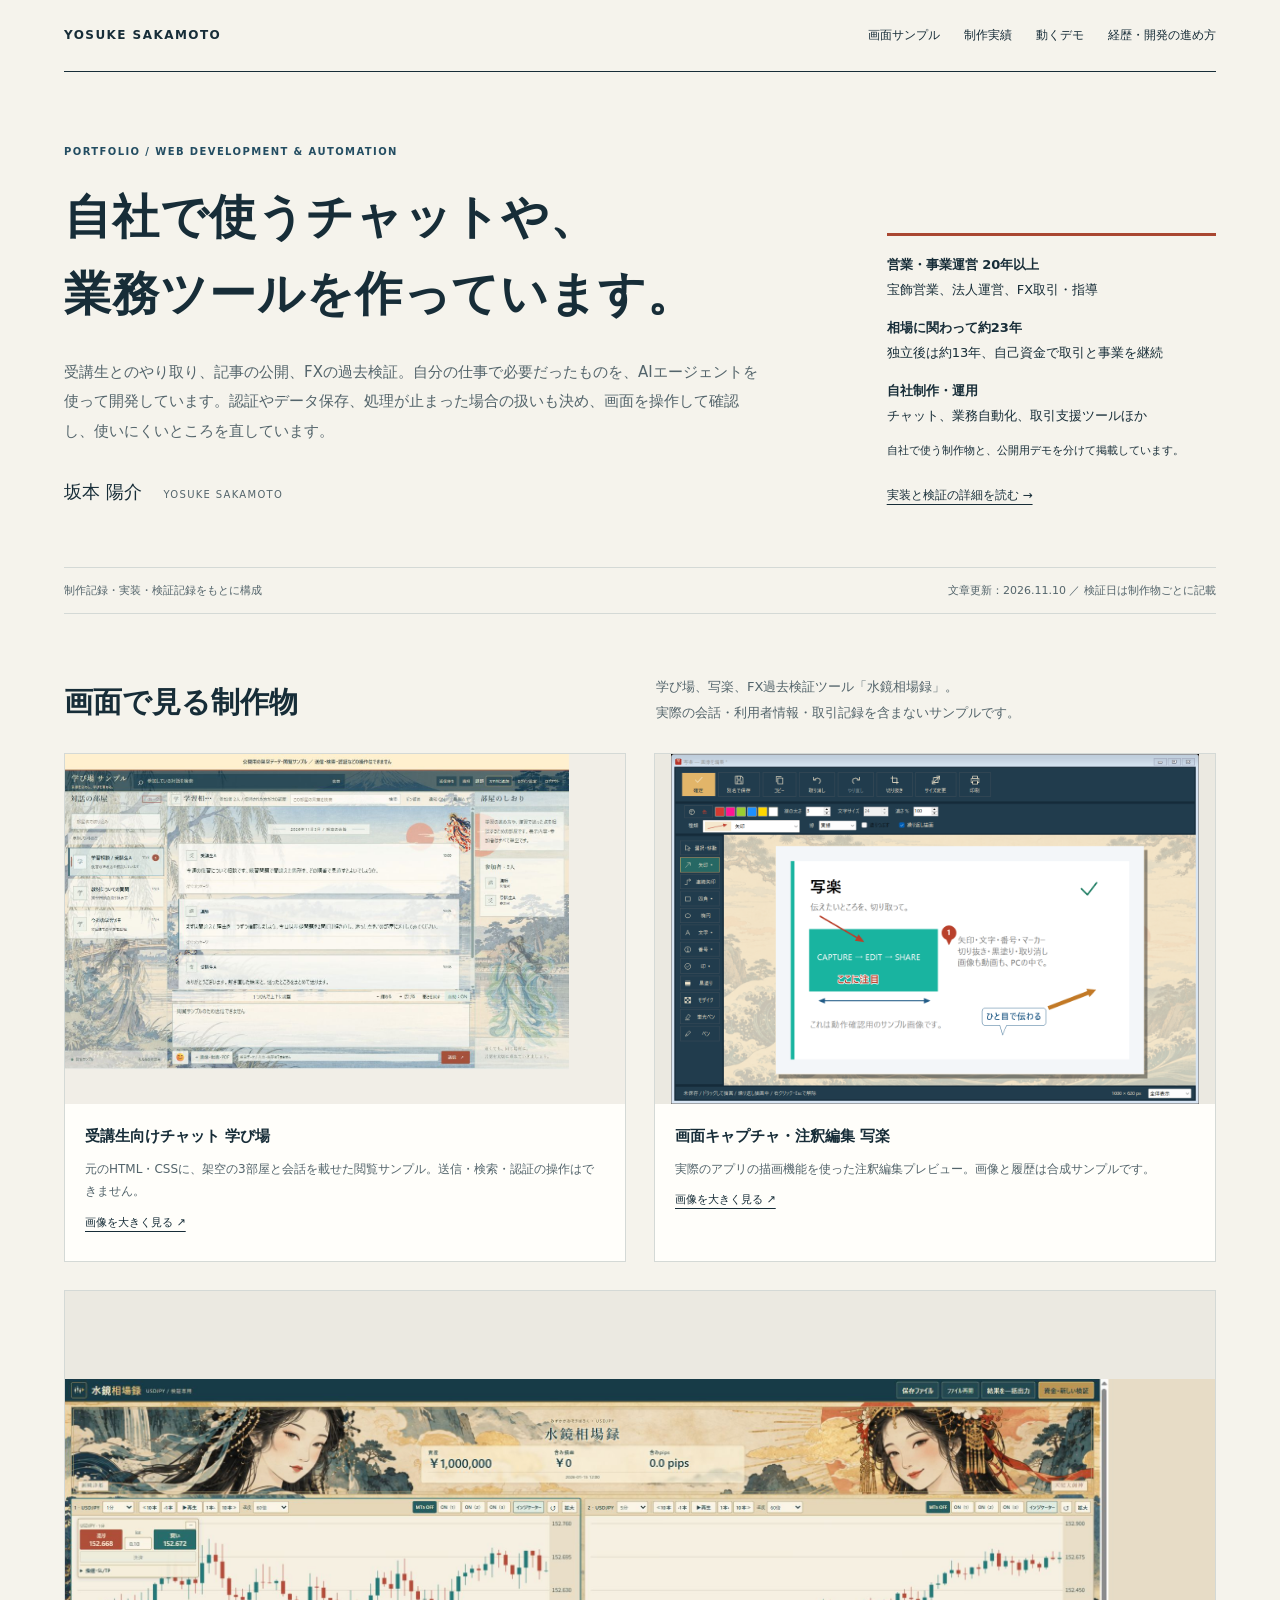
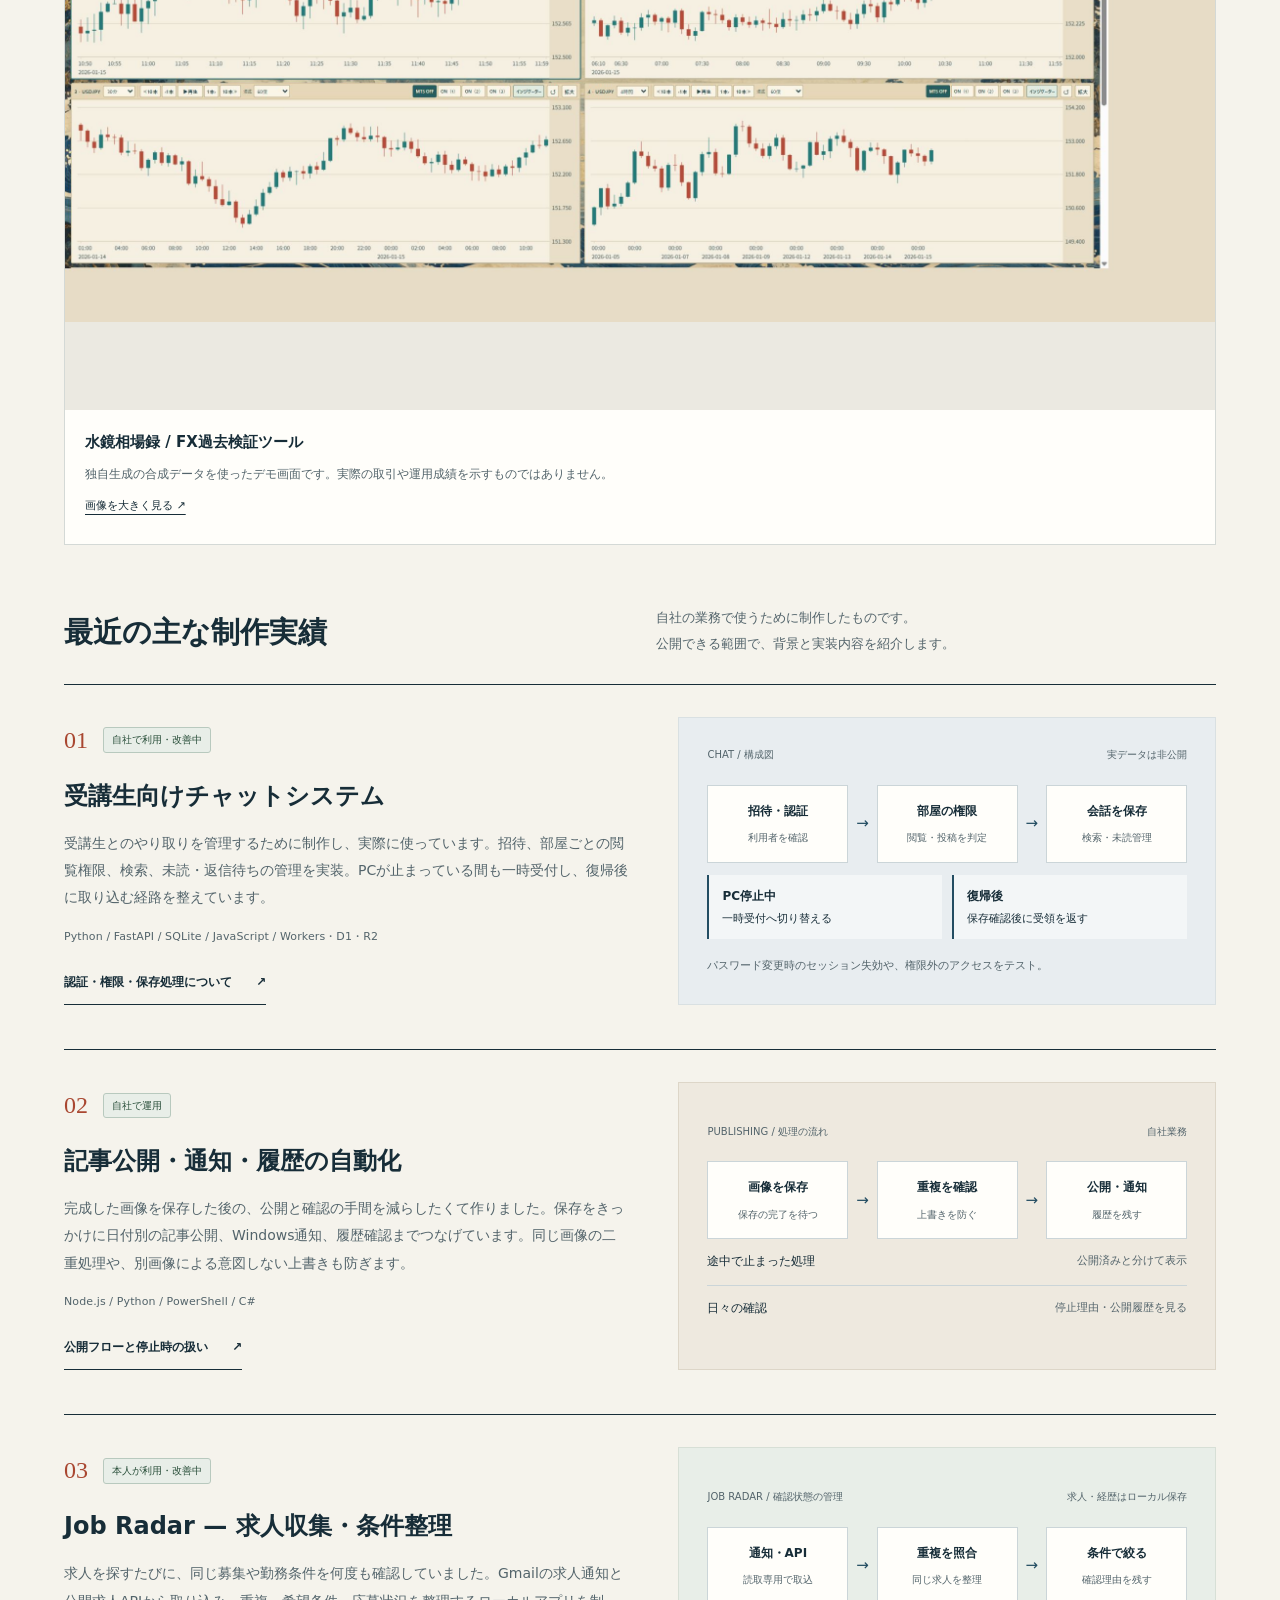
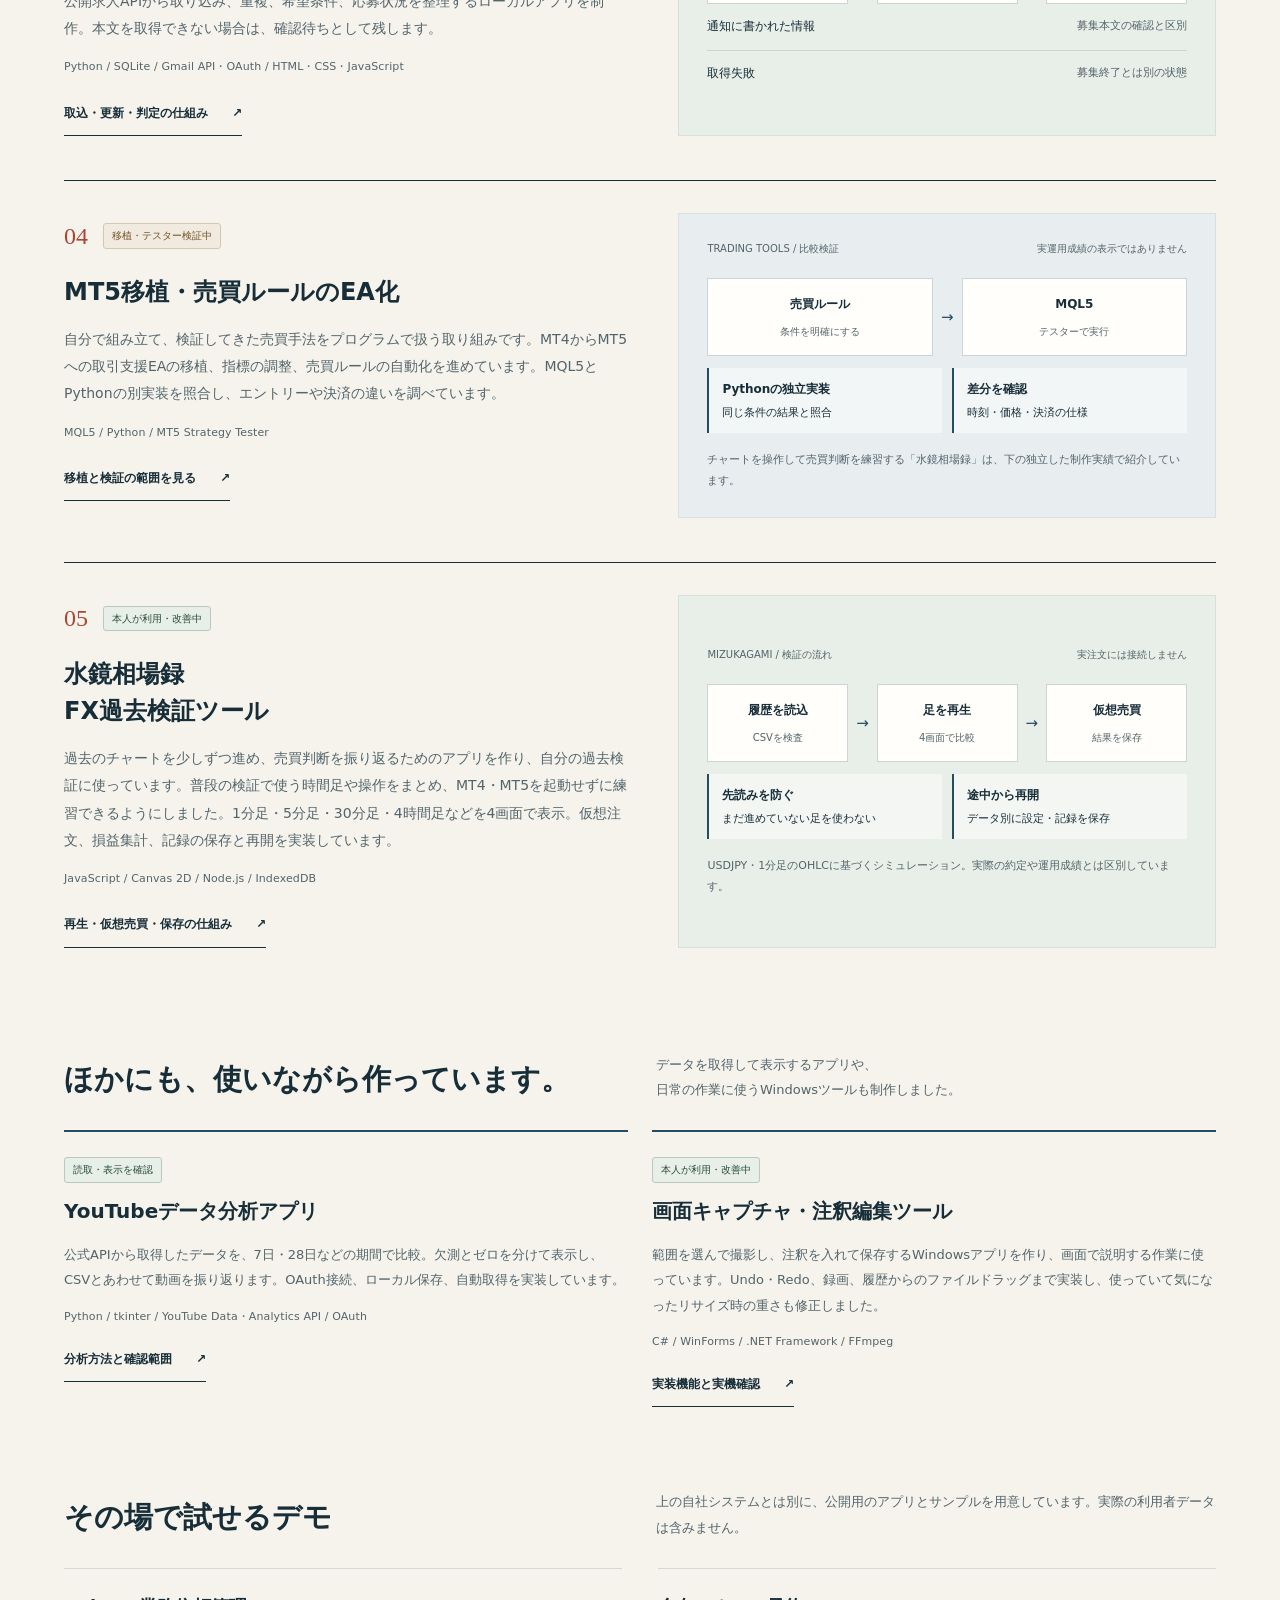
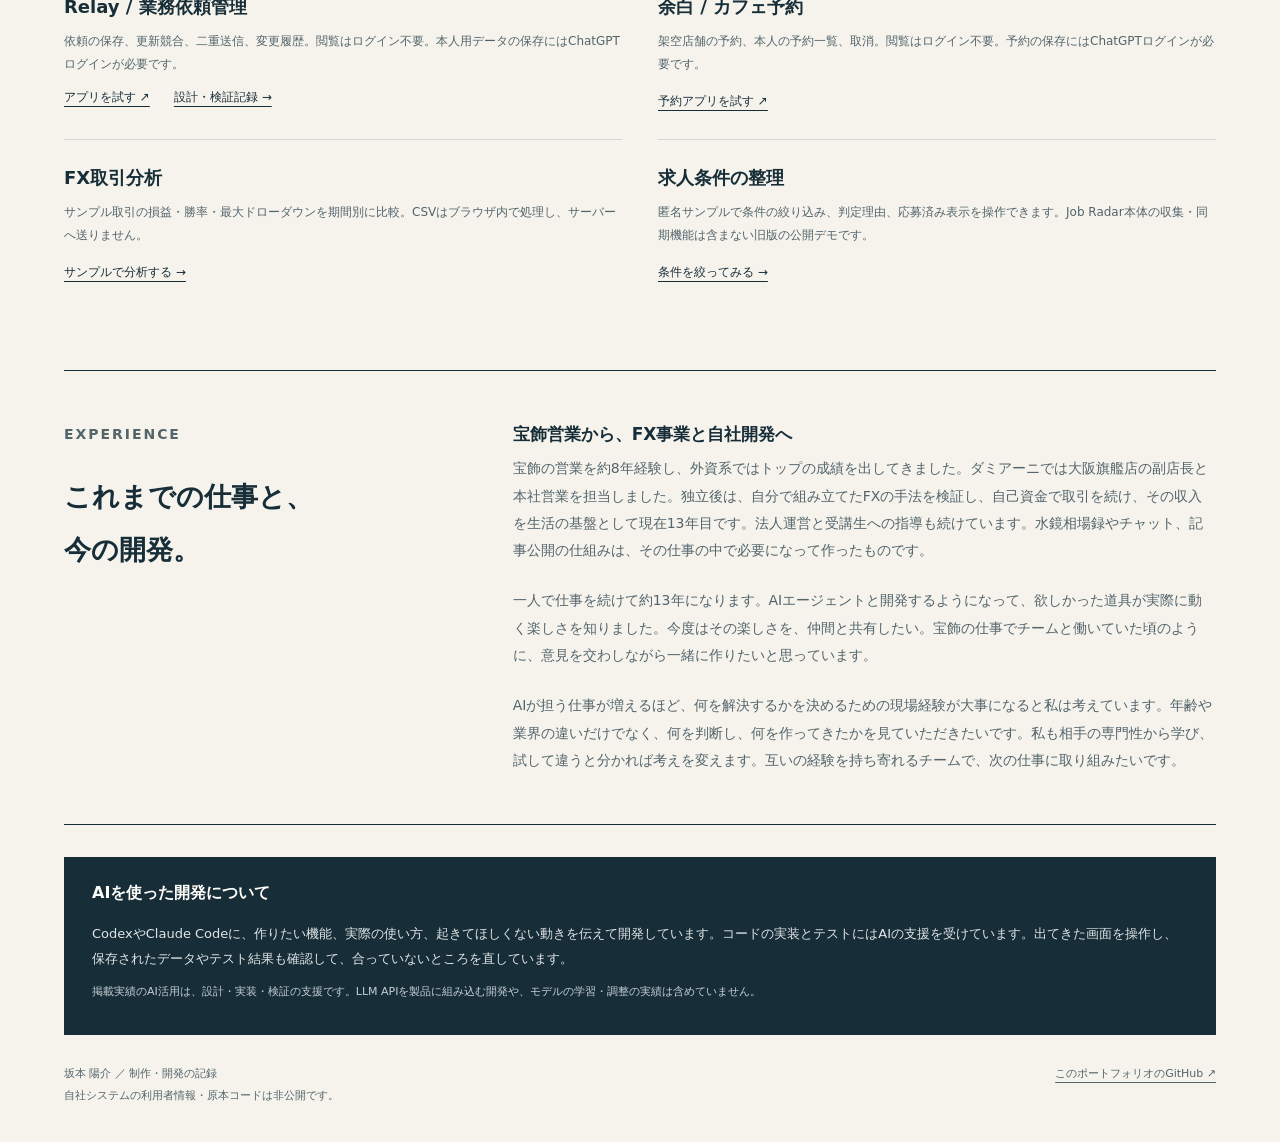
==== commit dd7c3f0d: "Correct career summary and align product terminology" ====
--- a/index.html
+++ b/index.html
@@ -2,7 +2,7 @@
 <html lang="ja">
 <head>
   <meta charset="utf-8"><meta name="viewport" content="width=device-width, initial-scale=1">
-  <meta name="description" content="坂本陽介の制作・開発記録。受講生向けチャット、業務自動化、Job Radar、水鏡相場録、MT5移植・EA開発。Web改修の有償実務と自社制作を分け、実装・検証の範囲を紹介します。">
+  <meta name="description" content="坂本陽介の制作・開発記録。受講生向けチャット、業務自動化、Job Radar、水鏡相場録、MT5移植・売買ルールのEA化。Web改修の有償実務と自社制作を分け、実装・検証の範囲を紹介します。">
   <meta name="portfolio-version" content="ai-product-in-use-20261104">
   <title>坂本陽介 | Web開発・業務自動化のポートフォリオ</title>
   <link rel="stylesheet" href="./assets/portfolio.css">
@@ -11,19 +11,19 @@
 <a class="skip" href="#main">本文へ移動</a>
 <header class="wrap header"><a class="brand" href="./">YOSUKE SAKAMOTO</a><nav class="nav" aria-label="メインナビゲーション"><a href="#screens">画面サンプル</a><a href="#works">制作実績</a><a href="#demos">動くデモ</a><a href="#career">経歴・開発の進め方</a></nav></header>
 <main id="main" class="wrap">
-  <section class="hero" aria-labelledby="title"><div><p class="eyebrow">PORTFOLIO / WEB DEVELOPMENT &amp; AUTOMATION</p><h1 id="title">自社で使うチャットや、<br>業務ツールを作っています。</h1><p class="lead">受講生とのやり取り、記事の公開、FXの過去検証。自分の仕事で必要だったものを、AIエージェントを使って開発しています。認証やデータ保存、処理が止まった場合の扱いも決め、画面を操作して確認し、使いにくいところを直しています。</p><p class="name">坂本 陽介 <span>YOSUKE SAKAMOTO</span></p></div><aside class="hero-aside"><p><strong>営業・事業運営 20年以上</strong><br>宝飾営業、法人運営、FX取引・指導</p><p><strong>Web改修の有償実務 約1年</strong><br>合同会社comsicaでの業務委託</p><p><strong>自社制作・運用</strong><br>チャット、業務自動化、取引支援ツールほか</p><p class="note">契約業務と自社制作を分けて掲載しています。</p><a href="./engineering/product-work/">実装と検証の詳細を読む →</a></aside></section>
-  <div class="strip"><span>制作記録・実装・検証記録をもとに構成</span><span>最終整理：2026.11.03 ／ 各制作物の状態を個別に記載</span></div>
-<section id="screens" class="section" aria-labelledby="screens-title"><div class="section-head"><h2 id="screens-title">画面で見る制作物</h2><p>学び場、写楽、FX過去検証アプリ「水鏡相場録」。<br>実際の会話・利用者情報・取引記録を含まないサンプルです。</p></div><div class="screen-grid"><figure class="screen-sample "><a href="./assets/chat-sample.jpg" target="_blank" rel="noreferrer" aria-label="受講生向けチャット 学び場の画像を大きく開く"><img src="./assets/chat-sample.jpg" width="1422" height="889" loading="lazy" decoding="async" alt="受講生向けチャット 学び場の公開用サンプル画面"></a><figcaption><strong>受講生向けチャット 学び場</strong><span>元のHTML・CSSに、架空の3部屋と会話を載せた閲覧サンプル。送信・検索・認証の操作はできません。</span><a href="./assets/chat-sample.jpg" target="_blank" rel="noreferrer">画像を大きく見る ↗</a></figcaption></figure><figure class="screen-sample "><a href="./assets/capture-sample.png" target="_blank" rel="noreferrer" aria-label="画面キャプチャ・注釈編集 写楽の画像を大きく開く"><img src="./assets/capture-sample.png" width="1280" height="850" loading="lazy" decoding="async" alt="画面キャプチャ・注釈編集 写楽の公開用サンプル画面"></a><figcaption><strong>画面キャプチャ・注釈編集 写楽</strong><span>実際のアプリの描画機能を使った注釈編集プレビュー。画像と履歴は合成サンプルです。</span><a href="./assets/capture-sample.png" target="_blank" rel="noreferrer">画像を大きく見る ↗</a></figcaption></figure><figure class="screen-sample screen-wide"><a href="./assets/mizukagami-sample.jpg" target="_blank" rel="noreferrer" aria-label="水鏡相場録の画像を大きく開く"><img src="./assets/mizukagami-sample.jpg" width="2352" height="1112" loading="lazy" decoding="async" alt="水鏡相場録の合成データによる4画面チャートリプレイ"></a><figcaption><strong>水鏡相場録 / FX過去検証・チャートリプレイ</strong><span>独自生成の合成データを使ったデモ画面です。実際の取引や運用成績を示すものではありません。</span><a href="./assets/mizukagami-sample.jpg" target="_blank" rel="noreferrer">画像を大きく見る ↗</a></figcaption></figure></div></section>
+  <section class="hero" aria-labelledby="title"><div><p class="eyebrow">PORTFOLIO / WEB DEVELOPMENT &amp; AUTOMATION</p><h1 id="title">自社で使うチャットや、<br>業務ツールを作っています。</h1><p class="lead">受講生とのやり取り、記事の公開、FXの過去検証。自分の仕事で必要だったものを、AIエージェントを使って開発しています。認証やデータ保存、処理が止まった場合の扱いも決め、画面を操作して確認し、使いにくいところを直しています。</p><p class="name">坂本 陽介 <span>YOSUKE SAKAMOTO</span></p></div><aside class="hero-aside"><p><strong>営業・事業運営 20年以上</strong><br>宝飾営業、法人運営、FX取引・指導</p><p><strong>相場に関わって約23年</strong><br>独立後は約13年、自己資金で取引と事業を継続</p><p><strong>自社制作・運用</strong><br>チャット、業務自動化、取引支援ツールほか</p><p class="note">自社で使う制作物と、公開用デモを分けて掲載しています。</p><a href="./engineering/product-work/">実装と検証の詳細を読む →</a></aside></section>
+  <div class="strip"><span>制作記録・実装・検証記録をもとに構成</span><span>文章更新：2026.11.10 ／ 検証日は制作物ごとに記載</span></div>
+<section id="screens" class="section" aria-labelledby="screens-title"><div class="section-head"><h2 id="screens-title">画面で見る制作物</h2><p>学び場、写楽、FX過去検証ツール「水鏡相場録」。<br>実際の会話・利用者情報・取引記録を含まないサンプルです。</p></div><div class="screen-grid"><figure class="screen-sample "><a href="./assets/chat-sample.jpg" target="_blank" rel="noreferrer" aria-label="受講生向けチャット 学び場の画像を大きく開く"><img src="./assets/chat-sample.jpg" width="1422" height="889" loading="lazy" decoding="async" alt="受講生向けチャット 学び場の公開用サンプル画面"></a><figcaption><strong>受講生向けチャット 学び場</strong><span>元のHTML・CSSに、架空の3部屋と会話を載せた閲覧サンプル。送信・検索・認証の操作はできません。</span><a href="./assets/chat-sample.jpg" target="_blank" rel="noreferrer">画像を大きく見る ↗</a></figcaption></figure><figure class="screen-sample "><a href="./assets/capture-sample.png" target="_blank" rel="noreferrer" aria-label="画面キャプチャ・注釈編集 写楽の画像を大きく開く"><img src="./assets/capture-sample.png" width="1280" height="850" loading="lazy" decoding="async" alt="画面キャプチャ・注釈編集 写楽の公開用サンプル画面"></a><figcaption><strong>画面キャプチャ・注釈編集 写楽</strong><span>実際のアプリの描画機能を使った注釈編集プレビュー。画像と履歴は合成サンプルです。</span><a href="./assets/capture-sample.png" target="_blank" rel="noreferrer">画像を大きく見る ↗</a></figcaption></figure><figure class="screen-sample screen-wide"><a href="./assets/mizukagami-sample.jpg" target="_blank" rel="noreferrer" aria-label="水鏡相場録の画像を大きく開く"><img src="./assets/mizukagami-sample.jpg" width="2352" height="1112" loading="lazy" decoding="async" alt="水鏡相場録の合成データによる4画面チャートリプレイ"></a><figcaption><strong>水鏡相場録 / FX過去検証ツール</strong><span>独自生成の合成データを使ったデモ画面です。実際の取引や運用成績を示すものではありません。</span><a href="./assets/mizukagami-sample.jpg" target="_blank" rel="noreferrer">画像を大きく見る ↗</a></figcaption></figure></div></section>
   <section id="works" class="section" aria-labelledby="works-title"><div class="section-head"><h2 id="works-title">最近の主な制作実績</h2><p>自社の業務で使うために制作したものです。<br>公開できる範囲で、背景と実装内容を紹介します。</p></div>
     <article class="work"><div class="work-copy"><div class="work-title"><span class="num">01</span><span class="status">自社で利用・改善中</span></div><h3>受講生向けチャットシステム</h3><p>受講生とのやり取りを管理するために制作し、実際に使っています。招待、部屋ごとの閲覧権限、検索、未読・返信待ちの管理を実装。PCが止まっている間も一時受付し、復帰後に取り込む経路を整えています。</p><p class="tech">Python / FastAPI / SQLite / JavaScript / Workers・D1・R2</p><a class="text-link" href="./engineering/product-work/#chat">認証・権限・保存処理について <span>↗</span></a></div><div class="diagram" role="img" aria-label="チャットの構成図。招待・認証を通して部屋ごとの閲覧権限を判定し、会話を保存する。PC停止中は一時受付し、復帰後に取り込む。"><p class="diagram-label"><span>CHAT / 構成図</span><span>実データは非公開</span></p><div class="flow"><div class="node">招待・認証<small>利用者を確認</small></div><span class="arrow">→</span><div class="node">部屋の権限<small>閲覧・投稿を判定</small></div><span class="arrow">→</span><div class="node">会話を保存<small>検索・未読管理</small></div></div><div class="split"><div><strong>PC停止中</strong>一時受付へ切り替える</div><div><strong>復帰後</strong>保存確認後に受領を返す</div></div><p class="diagram-note">パスワード変更時のセッション失効や、権限外のアクセスをテスト。</p></div></article>
     <article class="work"><div class="work-copy"><div class="work-title"><span class="num">02</span><span class="status">自社で運用</span></div><h3>記事公開・通知・履歴の自動化</h3><p>完成した画像を保存した後の、公開と確認の手間を減らしたくて作りました。保存をきっかけに日付別の記事公開、Windows通知、履歴確認までつなげています。同じ画像の二重処理や、別画像による意図しない上書きも防ぎます。</p><p class="tech">Node.js / Python / PowerShell / C#</p><a class="text-link" href="./engineering/product-work/#automation">公開フローと停止時の扱い <span>↗</span></a></div><div class="diagram warm" role="img" aria-label="記事公開の構成図。保存完了を確認し、重複を検査してから公開・通知する。受付、処理中、停止、公開済みを区別する。"><p class="diagram-label"><span>PUBLISHING / 処理の流れ</span><span>自社業務</span></p><div class="flow"><div class="node">画像を保存<small>保存の完了を待つ</small></div><span class="arrow">→</span><div class="node">重複を確認<small>上書きを防ぐ</small></div><span class="arrow">→</span><div class="node">公開・通知<small>履歴を残す</small></div></div><div class="queue-row"><span>途中で止まった処理</span><span>公開済みと分けて表示</span></div><div class="queue-row"><span>日々の確認</span><span>停止理由・公開履歴を見る</span></div></div></article>
     <article class="work"><div class="work-copy"><div class="work-title"><span class="num">03</span><span class="status">本人が利用・改善中</span></div><h3>Job Radar — 求人収集・条件整理</h3><p>求人を探すたびに、同じ募集や勤務条件を何度も確認していました。Gmailの求人通知と公開求人APIから取り込み、重複、希望条件、応募状況を整理するローカルアプリを制作。本文を取得できない場合は、確認待ちとして残します。</p><p class="tech">Python / SQLite / Gmail API・OAuth / HTML・CSS・JavaScript</p><a class="text-link" href="./engineering/product-work/#radar">取込・更新・判定の仕組み <span>↗</span></a></div><div class="diagram green" role="img" aria-label="求人整理の構成図。通知と公開APIから取込、重複照合、条件ごとの整理を行う。本文未確認、取得失敗、募集終了を区別する。"><p class="diagram-label"><span>JOB RADAR / 確認状態の管理</span><span>求人・経歴はローカル保存</span></p><div class="flow"><div class="node">通知・API<small>読取専用で取込</small></div><span class="arrow">→</span><div class="node">重複を照合<small>同じ求人を整理</small></div><span class="arrow">→</span><div class="node">条件で絞る<small>確認理由を残す</small></div></div><div class="queue-row"><span>通知に書かれた情報</span><span>募集本文の確認と区別</span></div><div class="queue-row"><span>取得失敗</span><span>募集終了とは別の状態</span></div></div></article>
-    <article class="work"><div class="work-copy"><div class="work-title"><span class="num">04</span><span class="status test">移植・テスター検証中</span></div><h3>MT5移植・EA開発と取引検証</h3><p>自分で組み立て、検証してきた売買手法をプログラムで扱う取り組みです。MT4からMT5への取引支援EAの移植、指標の調整、売買ルールの自動化を進めています。MQL5とPythonの別実装を照合し、エントリーや決済の違いを調べています。</p><p class="tech">MQL5 / Python / MT5 Strategy Tester</p><a class="text-link" href="./engineering/product-work/#trading">移植と検証の範囲を見る <span>↗</span></a></div><div class="diagram" role="img" aria-label="取引検証の構成図。同じ売買ルールをMQL5とPythonで実装し、時刻・価格・初期条件を揃えて結果を照合する。"><p class="diagram-label"><span>TRADING TOOLS / 比較検証</span><span>実運用成績の表示ではありません</span></p><div class="flow"><div class="node">売買ルール<small>条件を明確にする</small></div><span class="arrow">→</span><div class="node">MQL5<small>テスターで実行</small></div></div><div class="split"><div><strong>Pythonの独立実装</strong>同じ条件の結果と照合</div><div><strong>差分を確認</strong>時刻・価格・決済の仕様</div></div><p class="diagram-note">チャートを操作して売買判断を練習する「水鏡相場録」は、下の独立した制作実績で紹介しています。</p></div></article>
-    <article class="work"><div class="work-copy"><div class="work-title"><span class="num">05</span><span class="status">本人が利用・改善中</span></div><h3>水鏡相場録<br>FX過去検証・チャートリプレイ</h3><p>過去のチャートを少しずつ進め、売買判断を振り返るためのアプリを作り、自分の過去検証に使っています。普段の検証で使う時間足や操作をまとめ、MT4・MT5を起動せずに練習できるようにしました。1分足・5分足・30分足・4時間足などを4画面で表示。仮想注文、損益集計、記録の保存と再開を実装しています。</p><p class="tech">JavaScript / Canvas 2D / Node.js / IndexedDB</p><a class="text-link" href="./engineering/product-work/#mizukagami">再生・仮想売買・保存の仕組み <span>↗</span></a></div><div class="diagram green" role="img" aria-label="水鏡相場録の構成図。CSVを取り込み、既知の足まででチャートを再生し、仮想注文と検証記録を保存する。"><p class="diagram-label"><span>MIZUKAGAMI / 検証の流れ</span><span>実注文には接続しません</span></p><div class="flow"><div class="node">履歴を読込<small>CSVを検査</small></div><span class="arrow">→</span><div class="node">足を再生<small>4画面で比較</small></div><span class="arrow">→</span><div class="node">仮想売買<small>結果を保存</small></div></div><div class="split"><div><strong>先読みを防ぐ</strong>まだ進めていない足を使わない</div><div><strong>途中から再開</strong>データ別に設定・記録を保存</div></div><p class="diagram-note">USDJPY・1分足のOHLCに基づくシミュレーション。実際の約定や運用成績とは区別しています。</p></div></article>
+    <article class="work"><div class="work-copy"><div class="work-title"><span class="num">04</span><span class="status test">移植・テスター検証中</span></div><h3>MT5移植・売買ルールのEA化</h3><p>自分で組み立て、検証してきた売買手法をプログラムで扱う取り組みです。MT4からMT5への取引支援EAの移植、指標の調整、売買ルールの自動化を進めています。MQL5とPythonの別実装を照合し、エントリーや決済の違いを調べています。</p><p class="tech">MQL5 / Python / MT5 Strategy Tester</p><a class="text-link" href="./engineering/product-work/#trading">移植と検証の範囲を見る <span>↗</span></a></div><div class="diagram" role="img" aria-label="取引検証の構成図。同じ売買ルールをMQL5とPythonで実装し、時刻・価格・初期条件を揃えて結果を照合する。"><p class="diagram-label"><span>TRADING TOOLS / 比較検証</span><span>実運用成績の表示ではありません</span></p><div class="flow"><div class="node">売買ルール<small>条件を明確にする</small></div><span class="arrow">→</span><div class="node">MQL5<small>テスターで実行</small></div></div><div class="split"><div><strong>Pythonの独立実装</strong>同じ条件の結果と照合</div><div><strong>差分を確認</strong>時刻・価格・決済の仕様</div></div><p class="diagram-note">チャートを操作して売買判断を練習する「水鏡相場録」は、下の独立した制作実績で紹介しています。</p></div></article>
+    <article class="work"><div class="work-copy"><div class="work-title"><span class="num">05</span><span class="status">本人が利用・改善中</span></div><h3>水鏡相場録<br>FX過去検証ツール</h3><p>過去のチャートを少しずつ進め、売買判断を振り返るためのアプリを作り、自分の過去検証に使っています。普段の検証で使う時間足や操作をまとめ、MT4・MT5を起動せずに練習できるようにしました。1分足・5分足・30分足・4時間足などを4画面で表示。仮想注文、損益集計、記録の保存と再開を実装しています。</p><p class="tech">JavaScript / Canvas 2D / Node.js / IndexedDB</p><a class="text-link" href="./engineering/product-work/#mizukagami">再生・仮想売買・保存の仕組み <span>↗</span></a></div><div class="diagram green" role="img" aria-label="水鏡相場録の構成図。CSVを取り込み、既知の足まででチャートを再生し、仮想注文と検証記録を保存する。"><p class="diagram-label"><span>MIZUKAGAMI / 検証の流れ</span><span>実注文には接続しません</span></p><div class="flow"><div class="node">履歴を読込<small>CSVを検査</small></div><span class="arrow">→</span><div class="node">足を再生<small>4画面で比較</small></div><span class="arrow">→</span><div class="node">仮想売買<small>結果を保存</small></div></div><div class="split"><div><strong>先読みを防ぐ</strong>まだ進めていない足を使わない</div><div><strong>途中から再開</strong>データ別に設定・記録を保存</div></div><p class="diagram-note">USDJPY・1分足のOHLCに基づくシミュレーション。実際の約定や運用成績とは区別しています。</p></div></article>
   </section>
   <section class="section" aria-labelledby="recent-title"><div class="section-head"><h2 id="recent-title">ほかにも、使いながら作っています。</h2><p>データを取得して表示するアプリや、<br>日常の作業に使うWindowsツールも制作しました。</p></div><div class="more-grid"><article class="small-work"><span class="status">読取・表示を確認</span><h3>YouTubeデータ分析アプリ</h3><p>公式APIから取得したデータを、7日・28日などの期間で比較。欠測とゼロを分けて表示し、CSVとあわせて動画を振り返ります。OAuth接続、ローカル保存、自動取得を実装しています。</p><p class="tech">Python / tkinter / YouTube Data・Analytics API / OAuth</p><a class="text-link" href="./engineering/product-work/#analytics">分析方法と確認範囲 <span>↗</span></a></article><article class="small-work"><span class="status">本人が利用・改善中</span><h3>画面キャプチャ・注釈編集ツール</h3><p>範囲を選んで撮影し、注釈を入れて保存するWindowsアプリを作り、画面で説明する作業に使っています。Undo・Redo、録画、履歴からのファイルドラッグまで実装し、使っていて気になったリサイズ時の重さも修正しました。</p><p class="tech">C# / WinForms / .NET Framework / FFmpeg</p><a class="text-link" href="./engineering/product-work/#capture">実装機能と実機確認 <span>↗</span></a></article></div></section>
   <section id="demos" class="section" aria-labelledby="demos-title"><div class="section-head"><h2 id="demos-title">その場で試せるデモ</h2><p>上の自社システムとは別に、公開用のアプリとサンプルを用意しています。実際の利用者データは含みません。</p></div><div class="demos"><article class="demo"><h3>Relay / 業務依頼管理</h3><p>依頼の保存、更新競合、二重送信、変更履歴。閲覧はログイン不要。本人用データの保存にはChatGPTログインが必要です。</p><div class="links"><a href="https://sakamoto-relay-ops.sukekyu82.chatgpt.site/" target="_blank" rel="noreferrer">アプリを試す ↗</a><a href="./engineering/relay/">設計・検証記録 →</a></div></article><article class="demo"><h3>余白 / カフェ予約</h3><p>架空店舗の予約、本人の予約一覧、取消。閲覧はログイン不要。予約の保存にはChatGPTログインが必要です。</p><a href="https://yohaku-cafe-reservation.sukekyu82.chatgpt.site" target="_blank" rel="noreferrer">予約アプリを試す ↗</a></article><article class="demo"><h3>FX取引分析</h3><p>サンプル取引の損益・勝率・最大ドローダウンを期間別に比較。CSVはブラウザ内で処理し、サーバーへ送りません。</p><a href="./projects/fx-trade-analytics/">サンプルで分析する →</a></article><article class="demo"><h3>求人条件の整理</h3><p>匿名サンプルで条件の絞り込み、判定理由、応募済み表示を操作できます。Job Radar本体の収集・同期機能は含まない旧版の公開デモです。</p><a href="./projects/remote-job-triage-demo/">条件を絞ってみる →</a></article></div></section>
-  <section id="career" class="career" aria-labelledby="career-title"><div><p class="eyebrow">EXPERIENCE</p><h2 id="career-title">これまでの仕事と、<br>今の開発。</h2></div><div><h3>合同会社comsica / Web改修の業務委託</h3><span class="period">2025年9月〜2026年9月 ／ 約1年</span><p>既存Webサイトの改修・更新を担当しました。この契約での実務と、本ページに掲載した自社のシステム開発・制作は、別の経験として整理しています。</p><h3>自社事業・制作</h3><p>宝飾の営業を約8年経験し、外資系ではトップの成績を出してきました。ダミアーニでは大阪旗艦店の副店長と本社営業を担当しました。独立後は、自分で組み立てたFXの手法を検証し、自己資金で取引を続け、その収入を生活の基盤として現在13年目です。法人運営と受講生への指導も続けています。水鏡相場録やチャット、記事公開の仕組みは、その仕事の中で必要になって作ったものです。</p><p>営業や事業運営では、相手の話を聞き、何が必要かを考え、自分で判断してきました。今の開発でもその経験を使っています。仕事の内容を聞くところから、必要な機能を考え、動作を確かめて直すところまで関わりたいと考えています。</p></div></section>
+  <section id="career" class="career" aria-labelledby="career-title"><div><p class="eyebrow">EXPERIENCE</p><h2 id="career-title">これまでの仕事と、<br>今の開発。</h2></div><div><h3>宝飾営業から、FX事業と自社開発へ</h3><p>宝飾の営業を約8年経験し、外資系ではトップの成績を出してきました。ダミアーニでは大阪旗艦店の副店長と本社営業を担当しました。独立後は、自分で組み立てたFXの手法を検証し、自己資金で取引を続け、その収入を生活の基盤として現在13年目です。法人運営と受講生への指導も続けています。水鏡相場録やチャット、記事公開の仕組みは、その仕事の中で必要になって作ったものです。</p><p>一人で仕事を続けて約13年になります。AIエージェントと開発するようになって、欲しかった道具が実際に動く楽しさを知りました。今度はその楽しさを、仲間と共有したい。宝飾の仕事でチームと働いていた頃のように、意見を交わしながら一緒に作りたいと思っています。</p><p>AIが担う仕事が増えるほど、何を解決するかを決めるための現場経験が大事になると私は考えています。年齢や業界の違いだけでなく、何を判断し、何を作ってきたかを見ていただきたいです。私も相手の専門性から学び、試して違うと分かれば考えを変えます。互いの経験を持ち寄れるチームで、次の仕事に取り組みたいです。</p></div></section>
   <aside class="ai-note" aria-labelledby="ai-title"><h3 id="ai-title">AIを使った開発について</h3><p>CodexやClaude Codeに、作りたい機能、実際の使い方、起きてほしくない動きを伝えて開発しています。コードの実装とテストにはAIの支援を受けています。出てきた画面を操作し、保存されたデータやテスト結果も確認して、合っていないところを直しています。</p><p class="note">掲載実績のAI活用は、設計・実装・検証の支援です。LLM APIを製品に組み込む開発や、モデルの学習・調整の実績は含めていません。</p></aside>
 </main>
 <footer class="wrap footer"><p>坂本 陽介 ／ 制作・開発の記録<br>自社システムの利用者情報・原本コードは非公開です。</p><a href="https://github.com/yousukesakamoto007/yosuke-sakamoto-ai-portfolio" target="_blank" rel="noreferrer">このポートフォリオのGitHub ↗</a></footer>
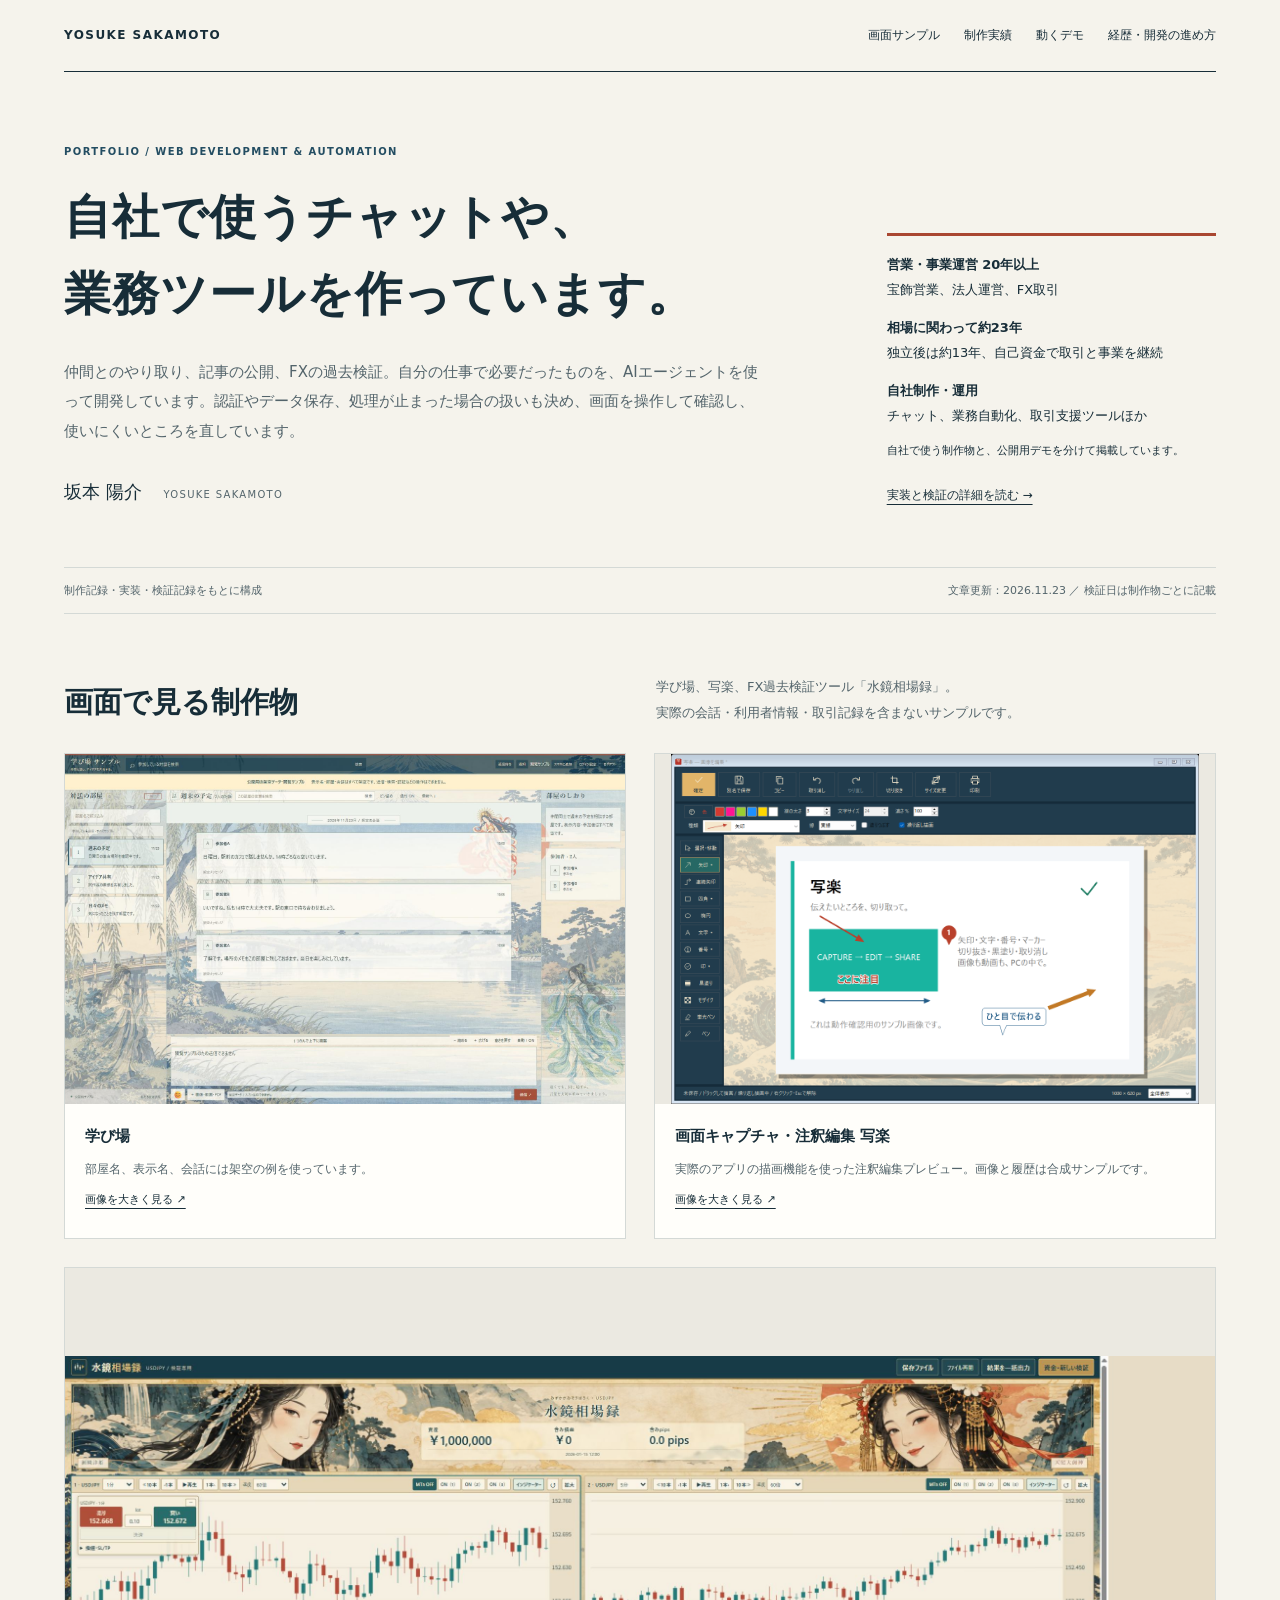
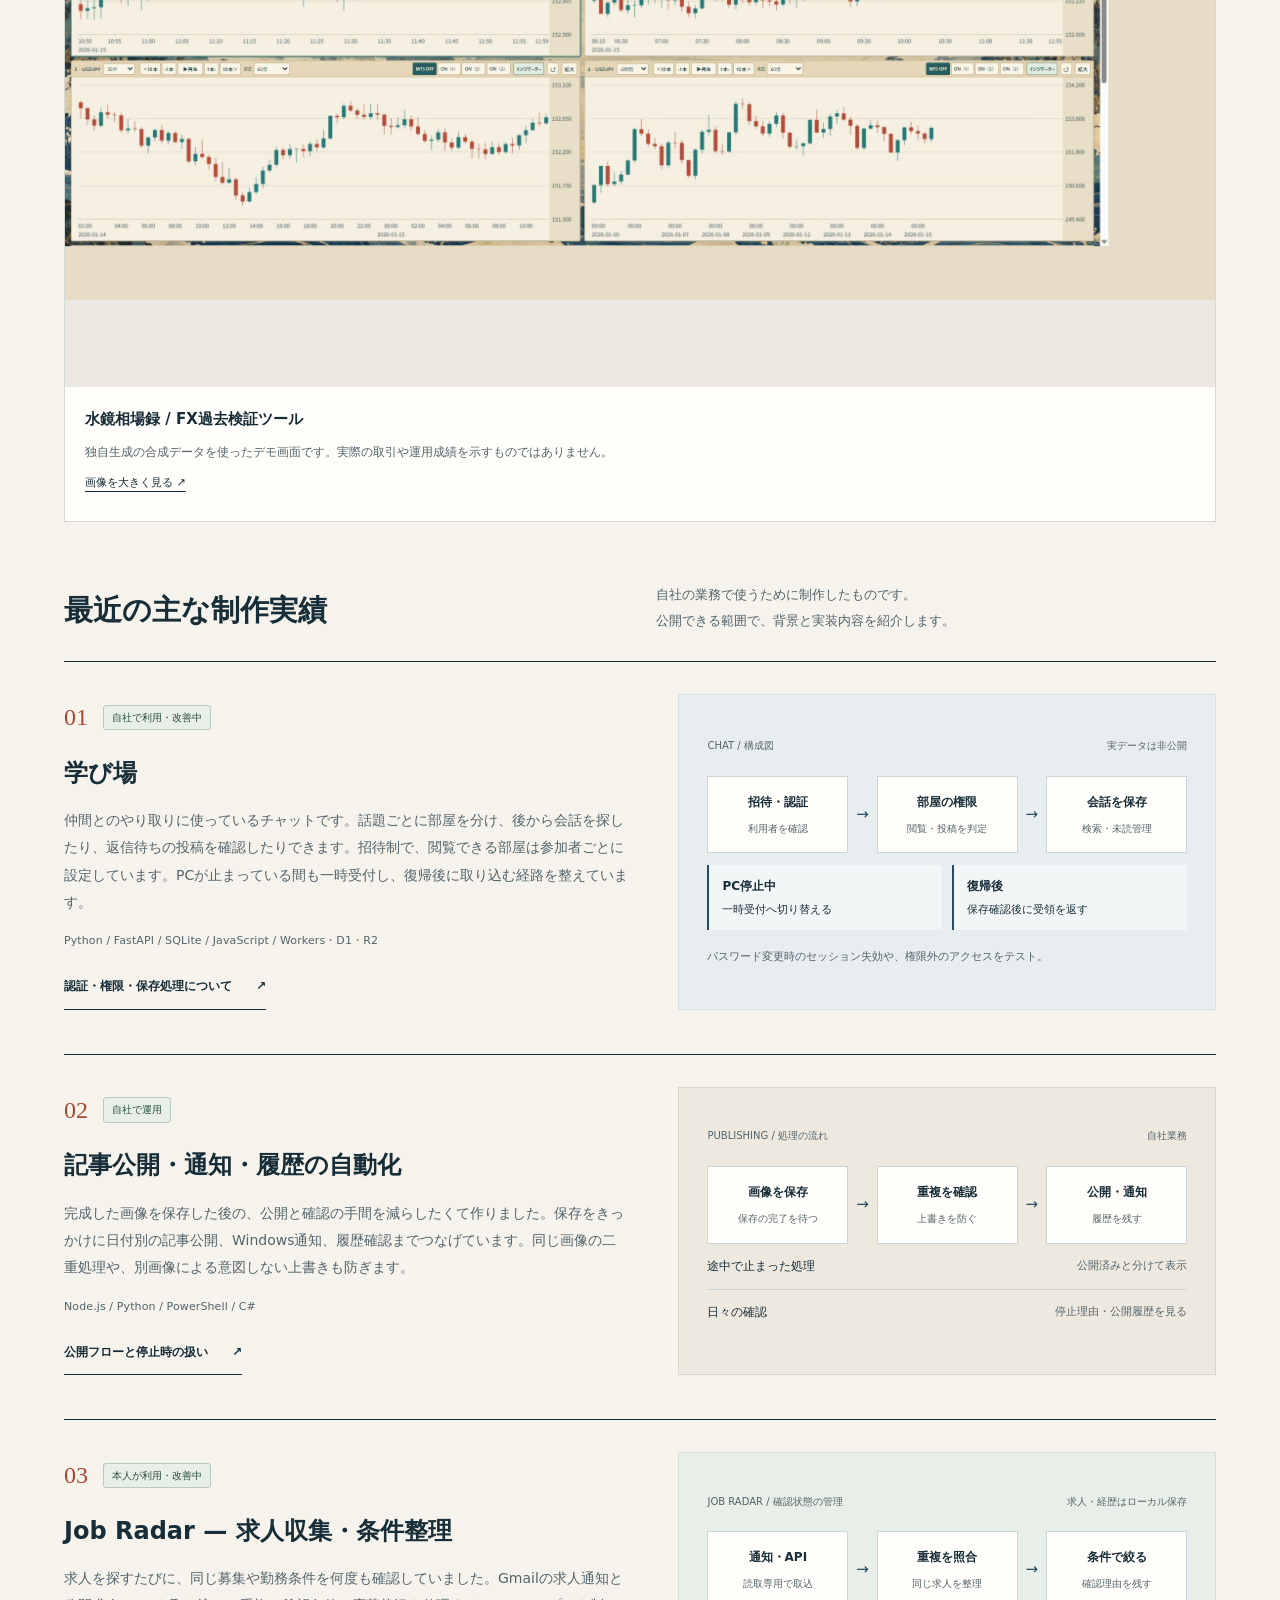
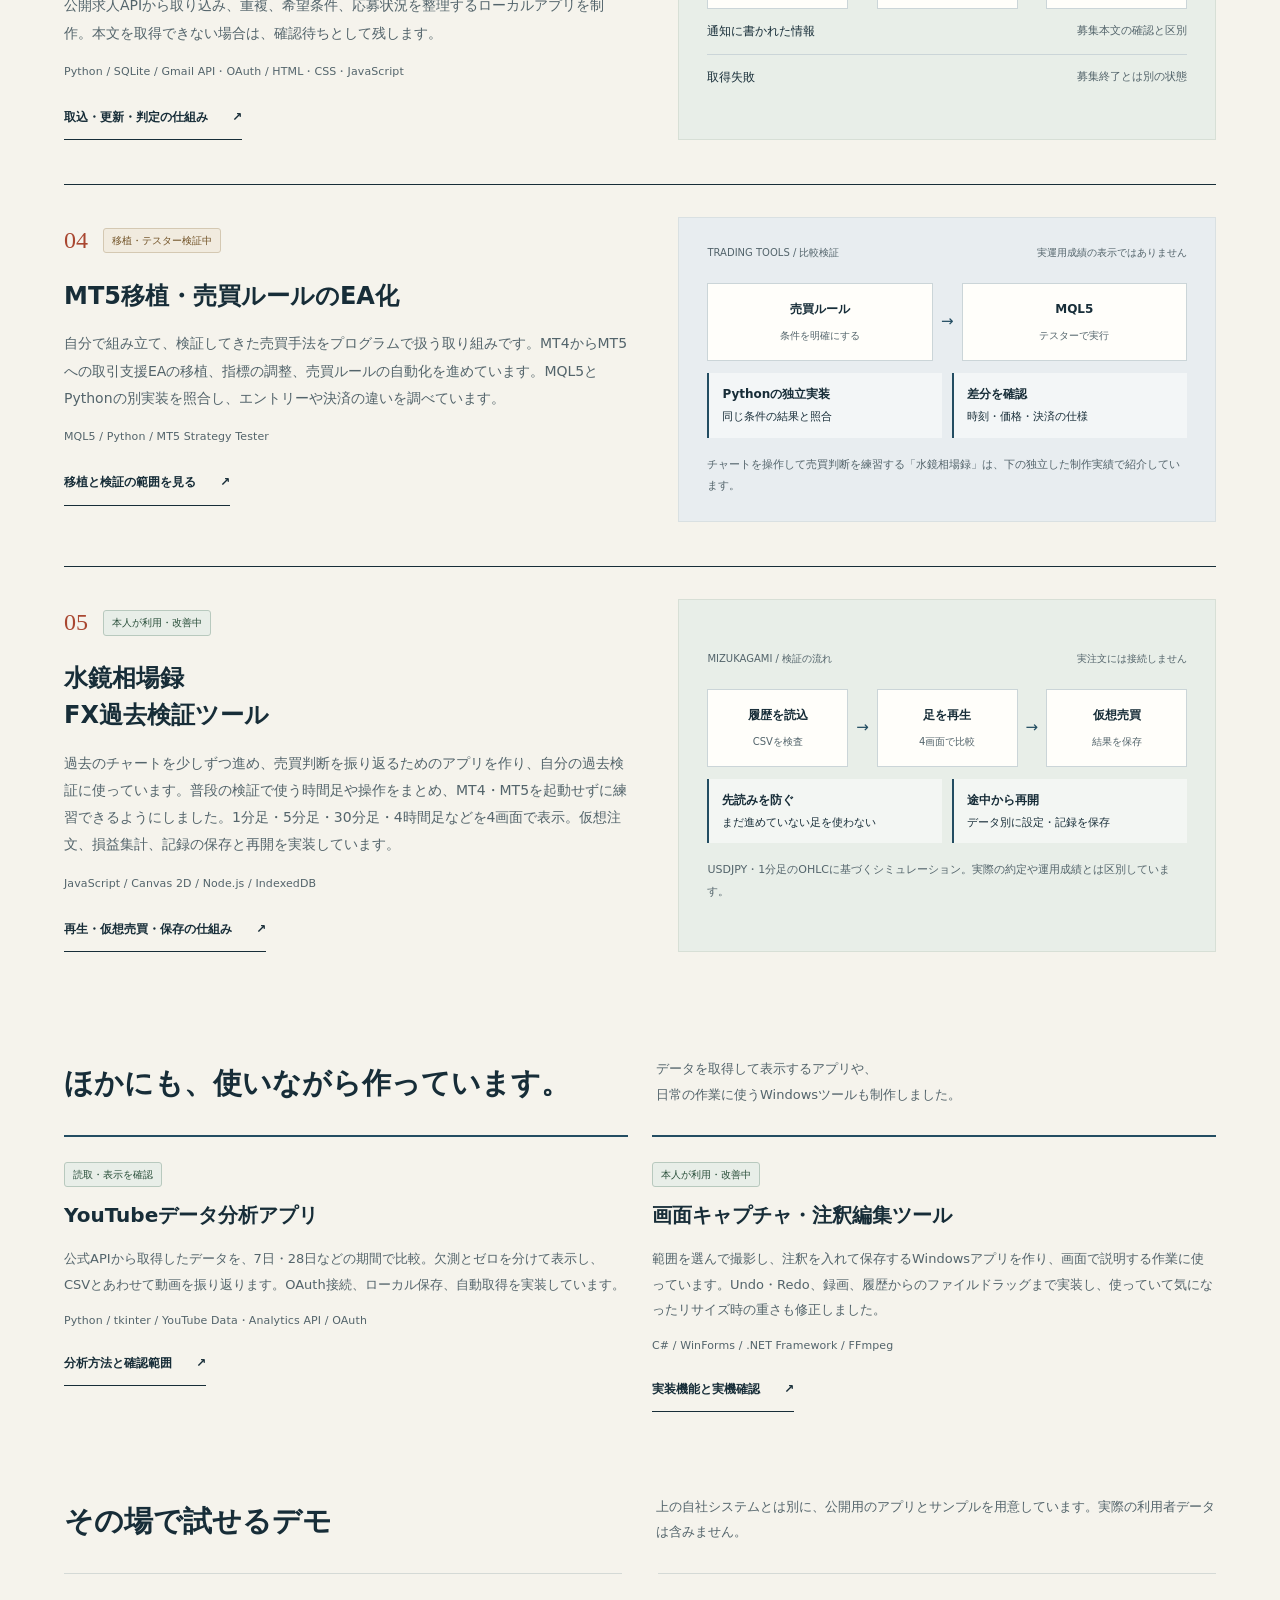
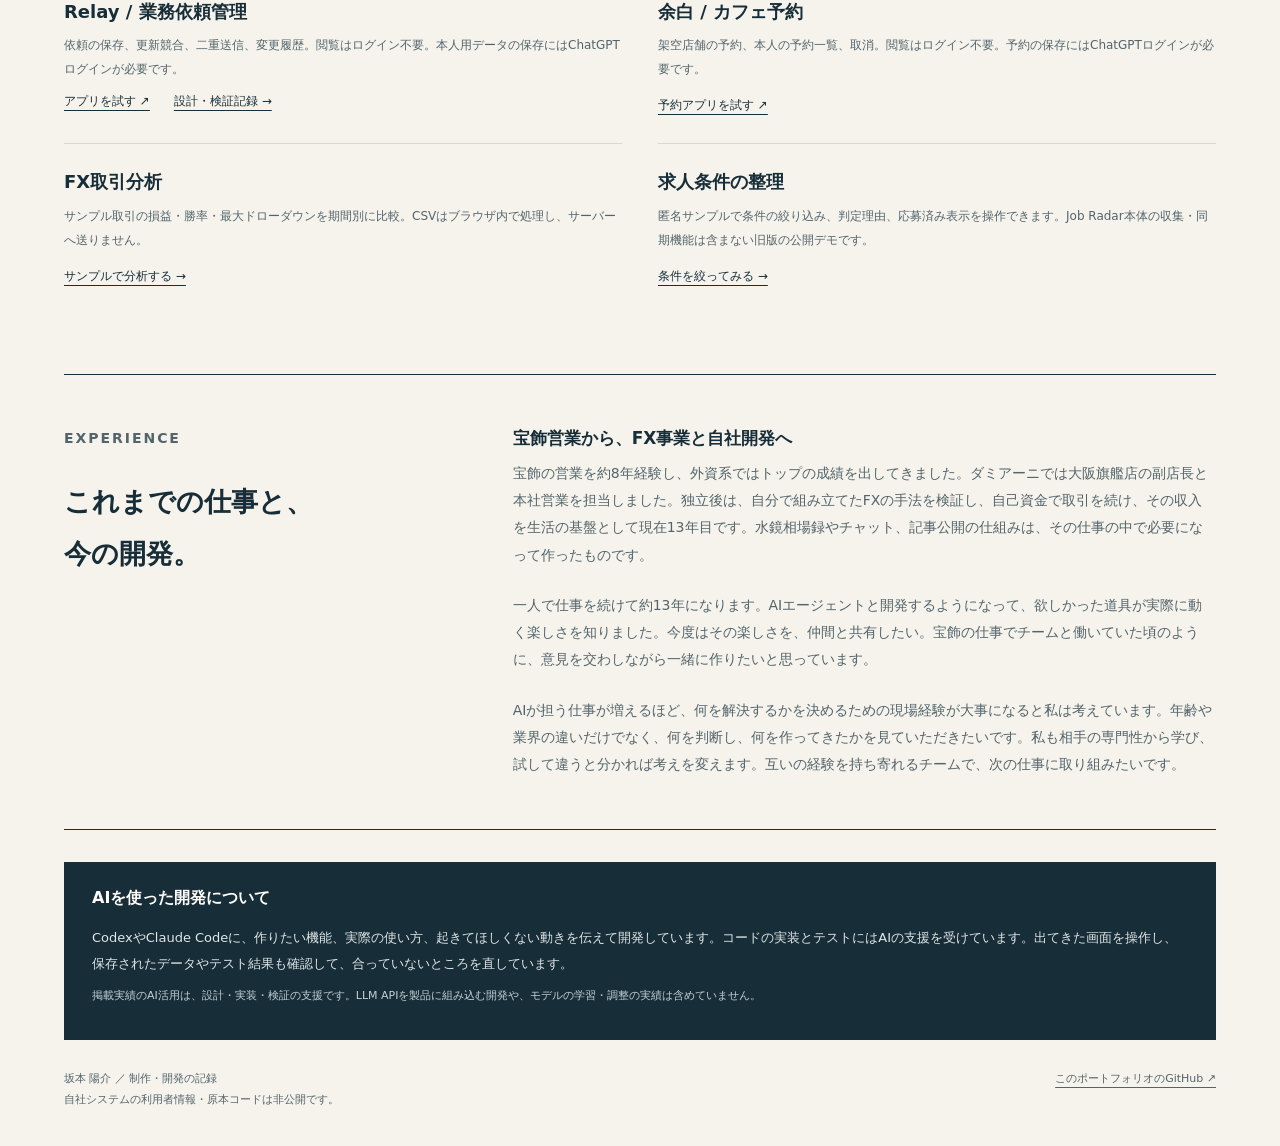
==== commit ebfae133: "Update Manabiba portfolio copy and peer chat sample" ====
--- a/index.html
+++ b/index.html
@@ -2,8 +2,8 @@
 <html lang="ja">
 <head>
   <meta charset="utf-8"><meta name="viewport" content="width=device-width, initial-scale=1">
-  <meta name="description" content="坂本陽介の制作・開発記録。受講生向けチャット、業務自動化、Job Radar、水鏡相場録、MT5移植・売買ルールのEA化。Web改修の有償実務と自社制作を分け、実装・検証の範囲を紹介します。">
-  <meta name="portfolio-version" content="ai-product-in-use-20261104">
+  <meta name="description" content="坂本陽介の制作・開発記録。仲間とのやり取りに使っているチャット「学び場」、業務自動化、Job Radar、水鏡相場録、MT5移植・売買ルールのEA化。実際の使い方と開発の記録を紹介します。">
+  <meta name="portfolio-version" content="portfolio-20261123">
   <title>坂本陽介 | Web開発・業務自動化のポートフォリオ</title>
   <link rel="stylesheet" href="./assets/portfolio.css">
 </head>
@@ -11,11 +11,11 @@
 <a class="skip" href="#main">本文へ移動</a>
 <header class="wrap header"><a class="brand" href="./">YOSUKE SAKAMOTO</a><nav class="nav" aria-label="メインナビゲーション"><a href="#screens">画面サンプル</a><a href="#works">制作実績</a><a href="#demos">動くデモ</a><a href="#career">経歴・開発の進め方</a></nav></header>
 <main id="main" class="wrap">
-  <section class="hero" aria-labelledby="title"><div><p class="eyebrow">PORTFOLIO / WEB DEVELOPMENT &amp; AUTOMATION</p><h1 id="title">自社で使うチャットや、<br>業務ツールを作っています。</h1><p class="lead">受講生とのやり取り、記事の公開、FXの過去検証。自分の仕事で必要だったものを、AIエージェントを使って開発しています。認証やデータ保存、処理が止まった場合の扱いも決め、画面を操作して確認し、使いにくいところを直しています。</p><p class="name">坂本 陽介 <span>YOSUKE SAKAMOTO</span></p></div><aside class="hero-aside"><p><strong>営業・事業運営 20年以上</strong><br>宝飾営業、法人運営、FX取引・指導</p><p><strong>相場に関わって約23年</strong><br>独立後は約13年、自己資金で取引と事業を継続</p><p><strong>自社制作・運用</strong><br>チャット、業務自動化、取引支援ツールほか</p><p class="note">自社で使う制作物と、公開用デモを分けて掲載しています。</p><a href="./engineering/product-work/">実装と検証の詳細を読む →</a></aside></section>
-  <div class="strip"><span>制作記録・実装・検証記録をもとに構成</span><span>文章更新：2026.11.10 ／ 検証日は制作物ごとに記載</span></div>
-<section id="screens" class="section" aria-labelledby="screens-title"><div class="section-head"><h2 id="screens-title">画面で見る制作物</h2><p>学び場、写楽、FX過去検証ツール「水鏡相場録」。<br>実際の会話・利用者情報・取引記録を含まないサンプルです。</p></div><div class="screen-grid"><figure class="screen-sample "><a href="./assets/chat-sample.jpg" target="_blank" rel="noreferrer" aria-label="受講生向けチャット 学び場の画像を大きく開く"><img src="./assets/chat-sample.jpg" width="1422" height="889" loading="lazy" decoding="async" alt="受講生向けチャット 学び場の公開用サンプル画面"></a><figcaption><strong>受講生向けチャット 学び場</strong><span>元のHTML・CSSに、架空の3部屋と会話を載せた閲覧サンプル。送信・検索・認証の操作はできません。</span><a href="./assets/chat-sample.jpg" target="_blank" rel="noreferrer">画像を大きく見る ↗</a></figcaption></figure><figure class="screen-sample "><a href="./assets/capture-sample.png" target="_blank" rel="noreferrer" aria-label="画面キャプチャ・注釈編集 写楽の画像を大きく開く"><img src="./assets/capture-sample.png" width="1280" height="850" loading="lazy" decoding="async" alt="画面キャプチャ・注釈編集 写楽の公開用サンプル画面"></a><figcaption><strong>画面キャプチャ・注釈編集 写楽</strong><span>実際のアプリの描画機能を使った注釈編集プレビュー。画像と履歴は合成サンプルです。</span><a href="./assets/capture-sample.png" target="_blank" rel="noreferrer">画像を大きく見る ↗</a></figcaption></figure><figure class="screen-sample screen-wide"><a href="./assets/mizukagami-sample.jpg" target="_blank" rel="noreferrer" aria-label="水鏡相場録の画像を大きく開く"><img src="./assets/mizukagami-sample.jpg" width="2352" height="1112" loading="lazy" decoding="async" alt="水鏡相場録の合成データによる4画面チャートリプレイ"></a><figcaption><strong>水鏡相場録 / FX過去検証ツール</strong><span>独自生成の合成データを使ったデモ画面です。実際の取引や運用成績を示すものではありません。</span><a href="./assets/mizukagami-sample.jpg" target="_blank" rel="noreferrer">画像を大きく見る ↗</a></figcaption></figure></div></section>
+  <section class="hero" aria-labelledby="title"><div><p class="eyebrow">PORTFOLIO / WEB DEVELOPMENT &amp; AUTOMATION</p><h1 id="title">自社で使うチャットや、<br>業務ツールを作っています。</h1><p class="lead">仲間とのやり取り、記事の公開、FXの過去検証。自分の仕事で必要だったものを、AIエージェントを使って開発しています。認証やデータ保存、処理が止まった場合の扱いも決め、画面を操作して確認し、使いにくいところを直しています。</p><p class="name">坂本 陽介 <span>YOSUKE SAKAMOTO</span></p></div><aside class="hero-aside"><p><strong>営業・事業運営 20年以上</strong><br>宝飾営業、法人運営、FX取引</p><p><strong>相場に関わって約23年</strong><br>独立後は約13年、自己資金で取引と事業を継続</p><p><strong>自社制作・運用</strong><br>チャット、業務自動化、取引支援ツールほか</p><p class="note">自社で使う制作物と、公開用デモを分けて掲載しています。</p><a href="./engineering/product-work/">実装と検証の詳細を読む →</a></aside></section>
+  <div class="strip"><span>制作記録・実装・検証記録をもとに構成</span><span>文章更新：2026.11.23 ／ 検証日は制作物ごとに記載</span></div>
+<section id="screens" class="section" aria-labelledby="screens-title"><div class="section-head"><h2 id="screens-title">画面で見る制作物</h2><p>学び場、写楽、FX過去検証ツール「水鏡相場録」。<br>実際の会話・利用者情報・取引記録を含まないサンプルです。</p></div><div class="screen-grid"><figure class="screen-sample "><a href="./assets/chat-sample.jpg?v=20261123" target="_blank" rel="noreferrer" aria-label="学び場のチャット画面を大きく開く"><img src="./assets/chat-sample.jpg?v=20261123" width="1600" height="1000" loading="lazy" decoding="async" alt="学び場の画面例。部屋の一覧と、仲間同士の会話が並ぶ画面"></a><figcaption><strong>学び場</strong><span>部屋名、表示名、会話には架空の例を使っています。</span><a href="./assets/chat-sample.jpg?v=20261123" target="_blank" rel="noreferrer">画像を大きく見る ↗</a></figcaption></figure><figure class="screen-sample "><a href="./assets/capture-sample.png" target="_blank" rel="noreferrer" aria-label="画面キャプチャ・注釈編集 写楽の画像を大きく開く"><img src="./assets/capture-sample.png" width="1280" height="850" loading="lazy" decoding="async" alt="画面キャプチャ・注釈編集 写楽の公開用サンプル画面"></a><figcaption><strong>画面キャプチャ・注釈編集 写楽</strong><span>実際のアプリの描画機能を使った注釈編集プレビュー。画像と履歴は合成サンプルです。</span><a href="./assets/capture-sample.png" target="_blank" rel="noreferrer">画像を大きく見る ↗</a></figcaption></figure><figure class="screen-sample screen-wide"><a href="./assets/mizukagami-sample.jpg" target="_blank" rel="noreferrer" aria-label="水鏡相場録の画像を大きく開く"><img src="./assets/mizukagami-sample.jpg" width="2352" height="1112" loading="lazy" decoding="async" alt="水鏡相場録の合成データによる4画面チャートリプレイ"></a><figcaption><strong>水鏡相場録 / FX過去検証ツール</strong><span>独自生成の合成データを使ったデモ画面です。実際の取引や運用成績を示すものではありません。</span><a href="./assets/mizukagami-sample.jpg" target="_blank" rel="noreferrer">画像を大きく見る ↗</a></figcaption></figure></div></section>
   <section id="works" class="section" aria-labelledby="works-title"><div class="section-head"><h2 id="works-title">最近の主な制作実績</h2><p>自社の業務で使うために制作したものです。<br>公開できる範囲で、背景と実装内容を紹介します。</p></div>
-    <article class="work"><div class="work-copy"><div class="work-title"><span class="num">01</span><span class="status">自社で利用・改善中</span></div><h3>受講生向けチャットシステム</h3><p>受講生とのやり取りを管理するために制作し、実際に使っています。招待、部屋ごとの閲覧権限、検索、未読・返信待ちの管理を実装。PCが止まっている間も一時受付し、復帰後に取り込む経路を整えています。</p><p class="tech">Python / FastAPI / SQLite / JavaScript / Workers・D1・R2</p><a class="text-link" href="./engineering/product-work/#chat">認証・権限・保存処理について <span>↗</span></a></div><div class="diagram" role="img" aria-label="チャットの構成図。招待・認証を通して部屋ごとの閲覧権限を判定し、会話を保存する。PC停止中は一時受付し、復帰後に取り込む。"><p class="diagram-label"><span>CHAT / 構成図</span><span>実データは非公開</span></p><div class="flow"><div class="node">招待・認証<small>利用者を確認</small></div><span class="arrow">→</span><div class="node">部屋の権限<small>閲覧・投稿を判定</small></div><span class="arrow">→</span><div class="node">会話を保存<small>検索・未読管理</small></div></div><div class="split"><div><strong>PC停止中</strong>一時受付へ切り替える</div><div><strong>復帰後</strong>保存確認後に受領を返す</div></div><p class="diagram-note">パスワード変更時のセッション失効や、権限外のアクセスをテスト。</p></div></article>
+    <article class="work"><div class="work-copy"><div class="work-title"><span class="num">01</span><span class="status">自社で利用・改善中</span></div><h3>学び場</h3><p>仲間とのやり取りに使っているチャットです。話題ごとに部屋を分け、後から会話を探したり、返信待ちの投稿を確認したりできます。招待制で、閲覧できる部屋は参加者ごとに設定しています。PCが止まっている間も一時受付し、復帰後に取り込む経路を整えています。</p><p class="tech">Python / FastAPI / SQLite / JavaScript / Workers・D1・R2</p><a class="text-link" href="./engineering/product-work/#chat">認証・権限・保存処理について <span>↗</span></a></div><div class="diagram" role="img" aria-label="チャットの構成図。招待・認証を通して部屋ごとの閲覧権限を判定し、会話を保存する。PC停止中は一時受付し、復帰後に取り込む。"><p class="diagram-label"><span>CHAT / 構成図</span><span>実データは非公開</span></p><div class="flow"><div class="node">招待・認証<small>利用者を確認</small></div><span class="arrow">→</span><div class="node">部屋の権限<small>閲覧・投稿を判定</small></div><span class="arrow">→</span><div class="node">会話を保存<small>検索・未読管理</small></div></div><div class="split"><div><strong>PC停止中</strong>一時受付へ切り替える</div><div><strong>復帰後</strong>保存確認後に受領を返す</div></div><p class="diagram-note">パスワード変更時のセッション失効や、権限外のアクセスをテスト。</p></div></article>
     <article class="work"><div class="work-copy"><div class="work-title"><span class="num">02</span><span class="status">自社で運用</span></div><h3>記事公開・通知・履歴の自動化</h3><p>完成した画像を保存した後の、公開と確認の手間を減らしたくて作りました。保存をきっかけに日付別の記事公開、Windows通知、履歴確認までつなげています。同じ画像の二重処理や、別画像による意図しない上書きも防ぎます。</p><p class="tech">Node.js / Python / PowerShell / C#</p><a class="text-link" href="./engineering/product-work/#automation">公開フローと停止時の扱い <span>↗</span></a></div><div class="diagram warm" role="img" aria-label="記事公開の構成図。保存完了を確認し、重複を検査してから公開・通知する。受付、処理中、停止、公開済みを区別する。"><p class="diagram-label"><span>PUBLISHING / 処理の流れ</span><span>自社業務</span></p><div class="flow"><div class="node">画像を保存<small>保存の完了を待つ</small></div><span class="arrow">→</span><div class="node">重複を確認<small>上書きを防ぐ</small></div><span class="arrow">→</span><div class="node">公開・通知<small>履歴を残す</small></div></div><div class="queue-row"><span>途中で止まった処理</span><span>公開済みと分けて表示</span></div><div class="queue-row"><span>日々の確認</span><span>停止理由・公開履歴を見る</span></div></div></article>
     <article class="work"><div class="work-copy"><div class="work-title"><span class="num">03</span><span class="status">本人が利用・改善中</span></div><h3>Job Radar — 求人収集・条件整理</h3><p>求人を探すたびに、同じ募集や勤務条件を何度も確認していました。Gmailの求人通知と公開求人APIから取り込み、重複、希望条件、応募状況を整理するローカルアプリを制作。本文を取得できない場合は、確認待ちとして残します。</p><p class="tech">Python / SQLite / Gmail API・OAuth / HTML・CSS・JavaScript</p><a class="text-link" href="./engineering/product-work/#radar">取込・更新・判定の仕組み <span>↗</span></a></div><div class="diagram green" role="img" aria-label="求人整理の構成図。通知と公開APIから取込、重複照合、条件ごとの整理を行う。本文未確認、取得失敗、募集終了を区別する。"><p class="diagram-label"><span>JOB RADAR / 確認状態の管理</span><span>求人・経歴はローカル保存</span></p><div class="flow"><div class="node">通知・API<small>読取専用で取込</small></div><span class="arrow">→</span><div class="node">重複を照合<small>同じ求人を整理</small></div><span class="arrow">→</span><div class="node">条件で絞る<small>確認理由を残す</small></div></div><div class="queue-row"><span>通知に書かれた情報</span><span>募集本文の確認と区別</span></div><div class="queue-row"><span>取得失敗</span><span>募集終了とは別の状態</span></div></div></article>
     <article class="work"><div class="work-copy"><div class="work-title"><span class="num">04</span><span class="status test">移植・テスター検証中</span></div><h3>MT5移植・売買ルールのEA化</h3><p>自分で組み立て、検証してきた売買手法をプログラムで扱う取り組みです。MT4からMT5への取引支援EAの移植、指標の調整、売買ルールの自動化を進めています。MQL5とPythonの別実装を照合し、エントリーや決済の違いを調べています。</p><p class="tech">MQL5 / Python / MT5 Strategy Tester</p><a class="text-link" href="./engineering/product-work/#trading">移植と検証の範囲を見る <span>↗</span></a></div><div class="diagram" role="img" aria-label="取引検証の構成図。同じ売買ルールをMQL5とPythonで実装し、時刻・価格・初期条件を揃えて結果を照合する。"><p class="diagram-label"><span>TRADING TOOLS / 比較検証</span><span>実運用成績の表示ではありません</span></p><div class="flow"><div class="node">売買ルール<small>条件を明確にする</small></div><span class="arrow">→</span><div class="node">MQL5<small>テスターで実行</small></div></div><div class="split"><div><strong>Pythonの独立実装</strong>同じ条件の結果と照合</div><div><strong>差分を確認</strong>時刻・価格・決済の仕様</div></div><p class="diagram-note">チャートを操作して売買判断を練習する「水鏡相場録」は、下の独立した制作実績で紹介しています。</p></div></article>
@@ -23,7 +23,7 @@
   </section>
   <section class="section" aria-labelledby="recent-title"><div class="section-head"><h2 id="recent-title">ほかにも、使いながら作っています。</h2><p>データを取得して表示するアプリや、<br>日常の作業に使うWindowsツールも制作しました。</p></div><div class="more-grid"><article class="small-work"><span class="status">読取・表示を確認</span><h3>YouTubeデータ分析アプリ</h3><p>公式APIから取得したデータを、7日・28日などの期間で比較。欠測とゼロを分けて表示し、CSVとあわせて動画を振り返ります。OAuth接続、ローカル保存、自動取得を実装しています。</p><p class="tech">Python / tkinter / YouTube Data・Analytics API / OAuth</p><a class="text-link" href="./engineering/product-work/#analytics">分析方法と確認範囲 <span>↗</span></a></article><article class="small-work"><span class="status">本人が利用・改善中</span><h3>画面キャプチャ・注釈編集ツール</h3><p>範囲を選んで撮影し、注釈を入れて保存するWindowsアプリを作り、画面で説明する作業に使っています。Undo・Redo、録画、履歴からのファイルドラッグまで実装し、使っていて気になったリサイズ時の重さも修正しました。</p><p class="tech">C# / WinForms / .NET Framework / FFmpeg</p><a class="text-link" href="./engineering/product-work/#capture">実装機能と実機確認 <span>↗</span></a></article></div></section>
   <section id="demos" class="section" aria-labelledby="demos-title"><div class="section-head"><h2 id="demos-title">その場で試せるデモ</h2><p>上の自社システムとは別に、公開用のアプリとサンプルを用意しています。実際の利用者データは含みません。</p></div><div class="demos"><article class="demo"><h3>Relay / 業務依頼管理</h3><p>依頼の保存、更新競合、二重送信、変更履歴。閲覧はログイン不要。本人用データの保存にはChatGPTログインが必要です。</p><div class="links"><a href="https://sakamoto-relay-ops.sukekyu82.chatgpt.site/" target="_blank" rel="noreferrer">アプリを試す ↗</a><a href="./engineering/relay/">設計・検証記録 →</a></div></article><article class="demo"><h3>余白 / カフェ予約</h3><p>架空店舗の予約、本人の予約一覧、取消。閲覧はログイン不要。予約の保存にはChatGPTログインが必要です。</p><a href="https://yohaku-cafe-reservation.sukekyu82.chatgpt.site" target="_blank" rel="noreferrer">予約アプリを試す ↗</a></article><article class="demo"><h3>FX取引分析</h3><p>サンプル取引の損益・勝率・最大ドローダウンを期間別に比較。CSVはブラウザ内で処理し、サーバーへ送りません。</p><a href="./projects/fx-trade-analytics/">サンプルで分析する →</a></article><article class="demo"><h3>求人条件の整理</h3><p>匿名サンプルで条件の絞り込み、判定理由、応募済み表示を操作できます。Job Radar本体の収集・同期機能は含まない旧版の公開デモです。</p><a href="./projects/remote-job-triage-demo/">条件を絞ってみる →</a></article></div></section>
-  <section id="career" class="career" aria-labelledby="career-title"><div><p class="eyebrow">EXPERIENCE</p><h2 id="career-title">これまでの仕事と、<br>今の開発。</h2></div><div><h3>宝飾営業から、FX事業と自社開発へ</h3><p>宝飾の営業を約8年経験し、外資系ではトップの成績を出してきました。ダミアーニでは大阪旗艦店の副店長と本社営業を担当しました。独立後は、自分で組み立てたFXの手法を検証し、自己資金で取引を続け、その収入を生活の基盤として現在13年目です。法人運営と受講生への指導も続けています。水鏡相場録やチャット、記事公開の仕組みは、その仕事の中で必要になって作ったものです。</p><p>一人で仕事を続けて約13年になります。AIエージェントと開発するようになって、欲しかった道具が実際に動く楽しさを知りました。今度はその楽しさを、仲間と共有したい。宝飾の仕事でチームと働いていた頃のように、意見を交わしながら一緒に作りたいと思っています。</p><p>AIが担う仕事が増えるほど、何を解決するかを決めるための現場経験が大事になると私は考えています。年齢や業界の違いだけでなく、何を判断し、何を作ってきたかを見ていただきたいです。私も相手の専門性から学び、試して違うと分かれば考えを変えます。互いの経験を持ち寄れるチームで、次の仕事に取り組みたいです。</p></div></section>
+  <section id="career" class="career" aria-labelledby="career-title"><div><p class="eyebrow">EXPERIENCE</p><h2 id="career-title">これまでの仕事と、<br>今の開発。</h2></div><div><h3>宝飾営業から、FX事業と自社開発へ</h3><p>宝飾の営業を約8年経験し、外資系ではトップの成績を出してきました。ダミアーニでは大阪旗艦店の副店長と本社営業を担当しました。独立後は、自分で組み立てたFXの手法を検証し、自己資金で取引を続け、その収入を生活の基盤として現在13年目です。水鏡相場録やチャット、記事公開の仕組みは、その仕事の中で必要になって作ったものです。</p><p>一人で仕事を続けて約13年になります。AIエージェントと開発するようになって、欲しかった道具が実際に動く楽しさを知りました。今度はその楽しさを、仲間と共有したい。宝飾の仕事でチームと働いていた頃のように、意見を交わしながら一緒に作りたいと思っています。</p><p>AIが担う仕事が増えるほど、何を解決するかを決めるための現場経験が大事になると私は考えています。年齢や業界の違いだけでなく、何を判断し、何を作ってきたかを見ていただきたいです。私も相手の専門性から学び、試して違うと分かれば考えを変えます。互いの経験を持ち寄れるチームで、次の仕事に取り組みたいです。</p></div></section>
   <aside class="ai-note" aria-labelledby="ai-title"><h3 id="ai-title">AIを使った開発について</h3><p>CodexやClaude Codeに、作りたい機能、実際の使い方、起きてほしくない動きを伝えて開発しています。コードの実装とテストにはAIの支援を受けています。出てきた画面を操作し、保存されたデータやテスト結果も確認して、合っていないところを直しています。</p><p class="note">掲載実績のAI活用は、設計・実装・検証の支援です。LLM APIを製品に組み込む開発や、モデルの学習・調整の実績は含めていません。</p></aside>
 </main>
 <footer class="wrap footer"><p>坂本 陽介 ／ 制作・開発の記録<br>自社システムの利用者情報・原本コードは非公開です。</p><a href="https://github.com/yousukesakamoto007/yosuke-sakamoto-ai-portfolio" target="_blank" rel="noreferrer">このポートフォリオのGitHub ↗</a></footer>
